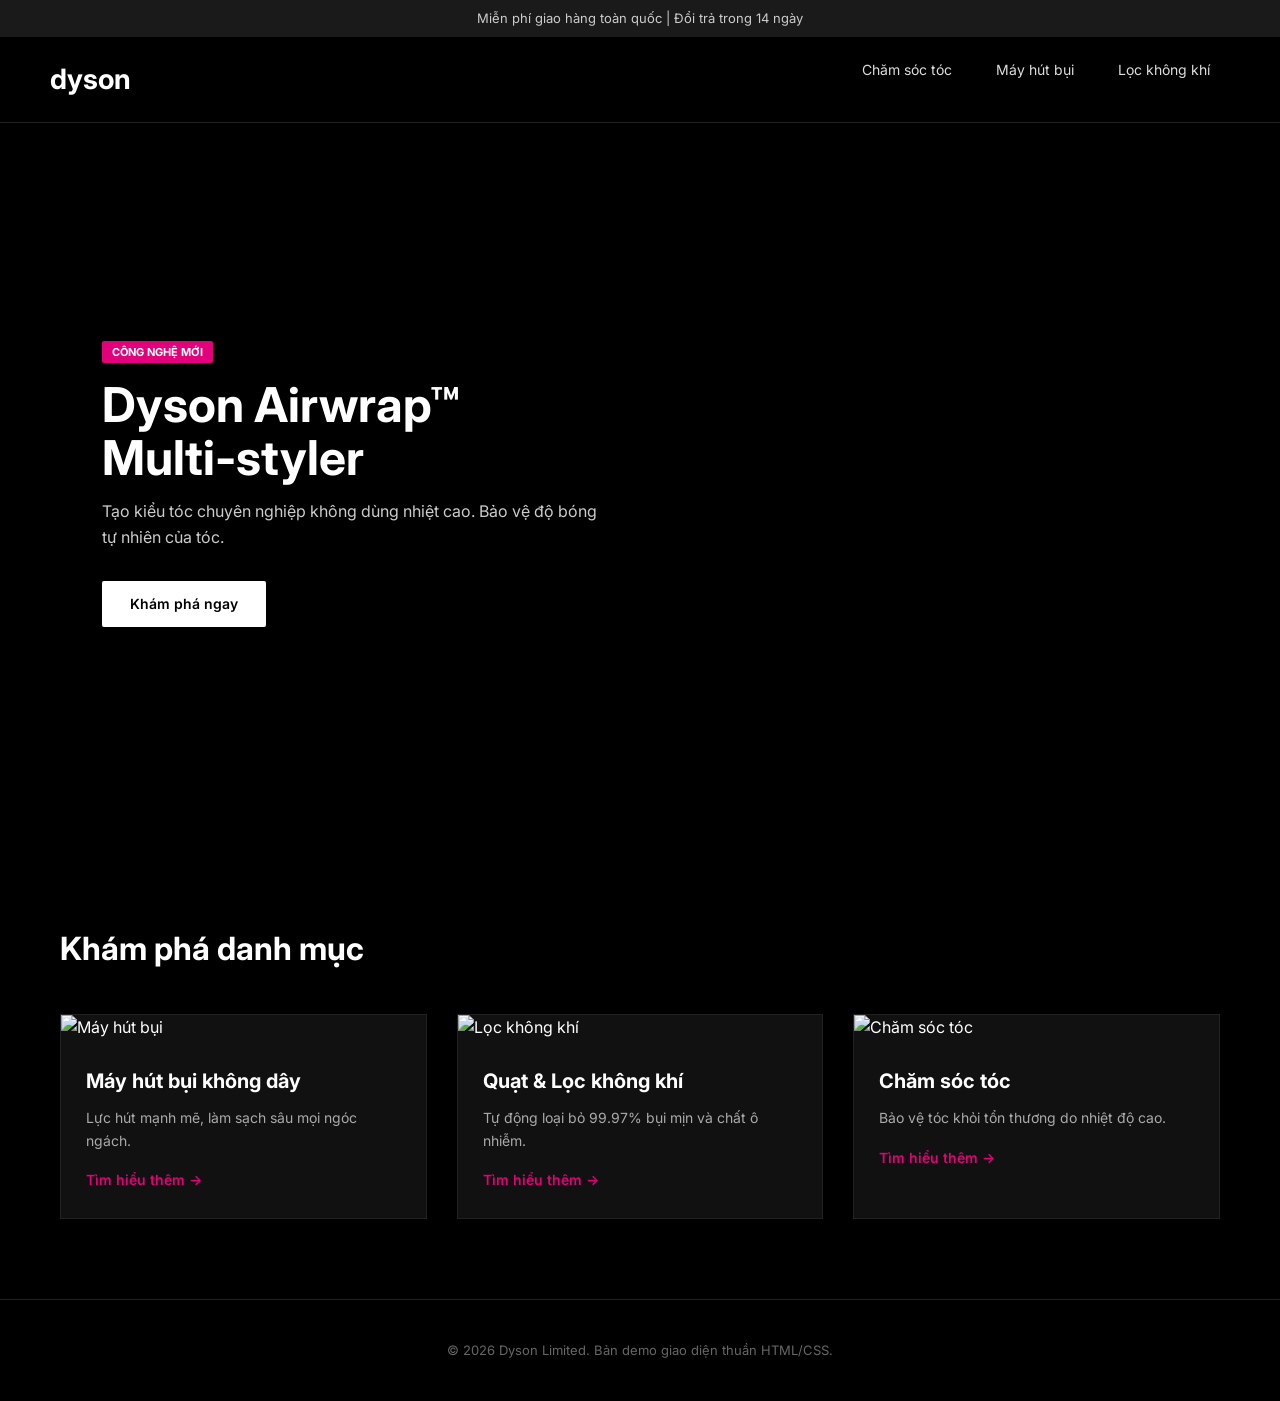
==== index.html @ 20fc4be4 "Rename gemini-code-1790301425891.html to index.html" ====
<!DOCTYPE html>
<html lang="vi">
<head>
    <meta charset="UTF-8">
    <meta name="viewport" content="width=device-width, initial-scale=1.0">
    <title>Công nghệ Dyson | Trang chủ</title>
    <link href="https://fonts.googleapis.com/css2?family=Inter:wght@300;400;600;700&display=swap" rel="stylesheet">
    
    <style>
        /* Toàn bộ mã CSS được nhúng trực tiếp vào đây để tránh lỗi */
        * { margin: 0; padding: 0; box-sizing: border-box; font-family: 'Inter', sans-serif; }
        body { background-color: #000000; color: #ffffff; line-height: 1.6; }
        
        .top-bar { background-color: #1a1a1a; color: #ccc; text-align: center; padding: 8px; font-size: 13px; }
        .navbar { display: flex; justify-content: space-between; padding: 20px 50px; background-color: #000; border-bottom: 1px solid #222; }
        .logo { font-size: 28px; font-weight: 700; color: #fff; }
        .nav-menu a { color: #ddd; text-decoration: none; margin: 0 20px; font-size: 14px; transition: 0.3s; }
        .nav-menu a:hover { color: #e3007b; }
        
        .hero { position: relative; height: 80vh; background: url('https://images.unsplash.com/photo-1522337360788-8b13dee7a37e?w=1600') center/cover; display: flex; align-items: center; padding: 0 8%; }
        .hero-overlay { position: absolute; inset: 0; background: linear-gradient(90deg, rgba(0,0,0,0.9) 0%, rgba(0,0,0,0.4) 50%, rgba(0,0,0,0) 100%); }
        .hero-content { position: relative; z-index: 2; max-width: 500px; }
        .tag { background: #e3007b; color: #fff; padding: 4px 10px; font-size: 11px; font-weight: 700; border-radius: 2px; }
        .hero h1 { font-size: 48px; margin: 15px 0; line-height: 1.1; }
        .hero p { color: #ccc; margin-bottom: 30px; }
        
        .btn { padding: 12px 28px; font-size: 14px; font-weight: 600; text-decoration: none; display: inline-block; margin-right: 15px; border-radius: 2px; }
        .btn-primary { background: #fff; color: #000; }
        .btn-primary:hover { background: #e3007b; color: #fff; }
        
        .container { max-width: 1200px; margin: 0 auto; padding: 80px 20px; }
        .grid-3 { display: grid; grid-template-columns: repeat(auto-fit, minmax(300px, 1fr)); gap: 30px; }
        .card { background: #111; border: 1px solid #222; transition: 0.3s; }
        .card:hover { transform: translateY(-5px); border-color: #444; }
        .card img { width: 100%; height: 250px; object-fit: cover; }
        .card-body { padding: 25px; }
        .card-body h3 { font-size: 20px; margin-bottom: 10px; }
        .card-body p { font-size: 14px; color: #aaa; margin-bottom: 15px; }
        .link-arrow { color: #e3007b; text-decoration: none; font-weight: 600; font-size: 14px; }
        
        footer { padding: 40px 0; text-align: center; border-top: 1px solid #222; font-size: 13px; color: #666; }
    </style>
</head>
<body>

    <div class="top-bar">Miễn phí giao hàng toàn quốc | Đổi trả trong 14 ngày</div>

    <header class="navbar">
        <div class="logo">dyson</div>
        <nav class="nav-menu">
            <a href="#">Chăm sóc tóc</a>
            <a href="#">Máy hút bụi</a>
            <a href="#">Lọc không khí</a>
        </nav>
    </header>

    <section class="hero">
        <div class="hero-overlay"></div>
        <div class="hero-content">
            <span class="tag">CÔNG NGHỆ MỚI</span>
            <h1>Dyson Airwrap™ Multi-styler</h1>
            <p>Tạo kiểu tóc chuyên nghiệp không dùng nhiệt cao. Bảo vệ độ bóng tự nhiên của tóc.</p>
            <a href="#" class="btn btn-primary">Khám phá ngay</a>
        </div>
    </section>

    <section class="container">
        <h2 style="font-size: 32px; margin-bottom: 40px;">Khám phá danh mục</h2>
        <div class="grid-3">
            <div class="card">
                <img src="https://images.unsplash.com/photo-1558317374-067fb5f30001?w=800" alt="Máy hút bụi">
                <div class="card-body">
                    <h3>Máy hút bụi không dây</h3>
                    <p>Lực hút mạnh mẽ, làm sạch sâu mọi ngóc ngách.</p>
                    <a href="#" class="link-arrow">Tìm hiểu thêm &rarr;</a>
                </div>
            </div>
            <div class="card">
                <img src="https://images.unsplash.com/photo-1616486338812-3dadae4b4ace?w=800" alt="Lọc không khí">
                <div class="card-body">
                    <h3>Quạt & Lọc không khí</h3>
                    <p>Tự động loại bỏ 99.97% bụi mịn và chất ô nhiễm.</p>
                    <a href="#" class="link-arrow">Tìm hiểu thêm &rarr;</a>
                </div>
            </div>
            <div class="card">
                <img src="https://images.unsplash.com/photo-1522337360788-8b13dee7a37e?w=800" alt="Chăm sóc tóc">
                <div class="card-body">
                    <h3>Chăm sóc tóc</h3>
                    <p>Bảo vệ tóc khỏi tổn thương do nhiệt độ cao.</p>
                    <a href="#" class="link-arrow">Tìm hiểu thêm &rarr;</a>
                </div>
            </div>
        </div>
    </section>

    <footer>
        <p>© 2026 Dyson Limited. Bản demo giao diện thuần HTML/CSS.</p>
    </footer>

</body>
</html>
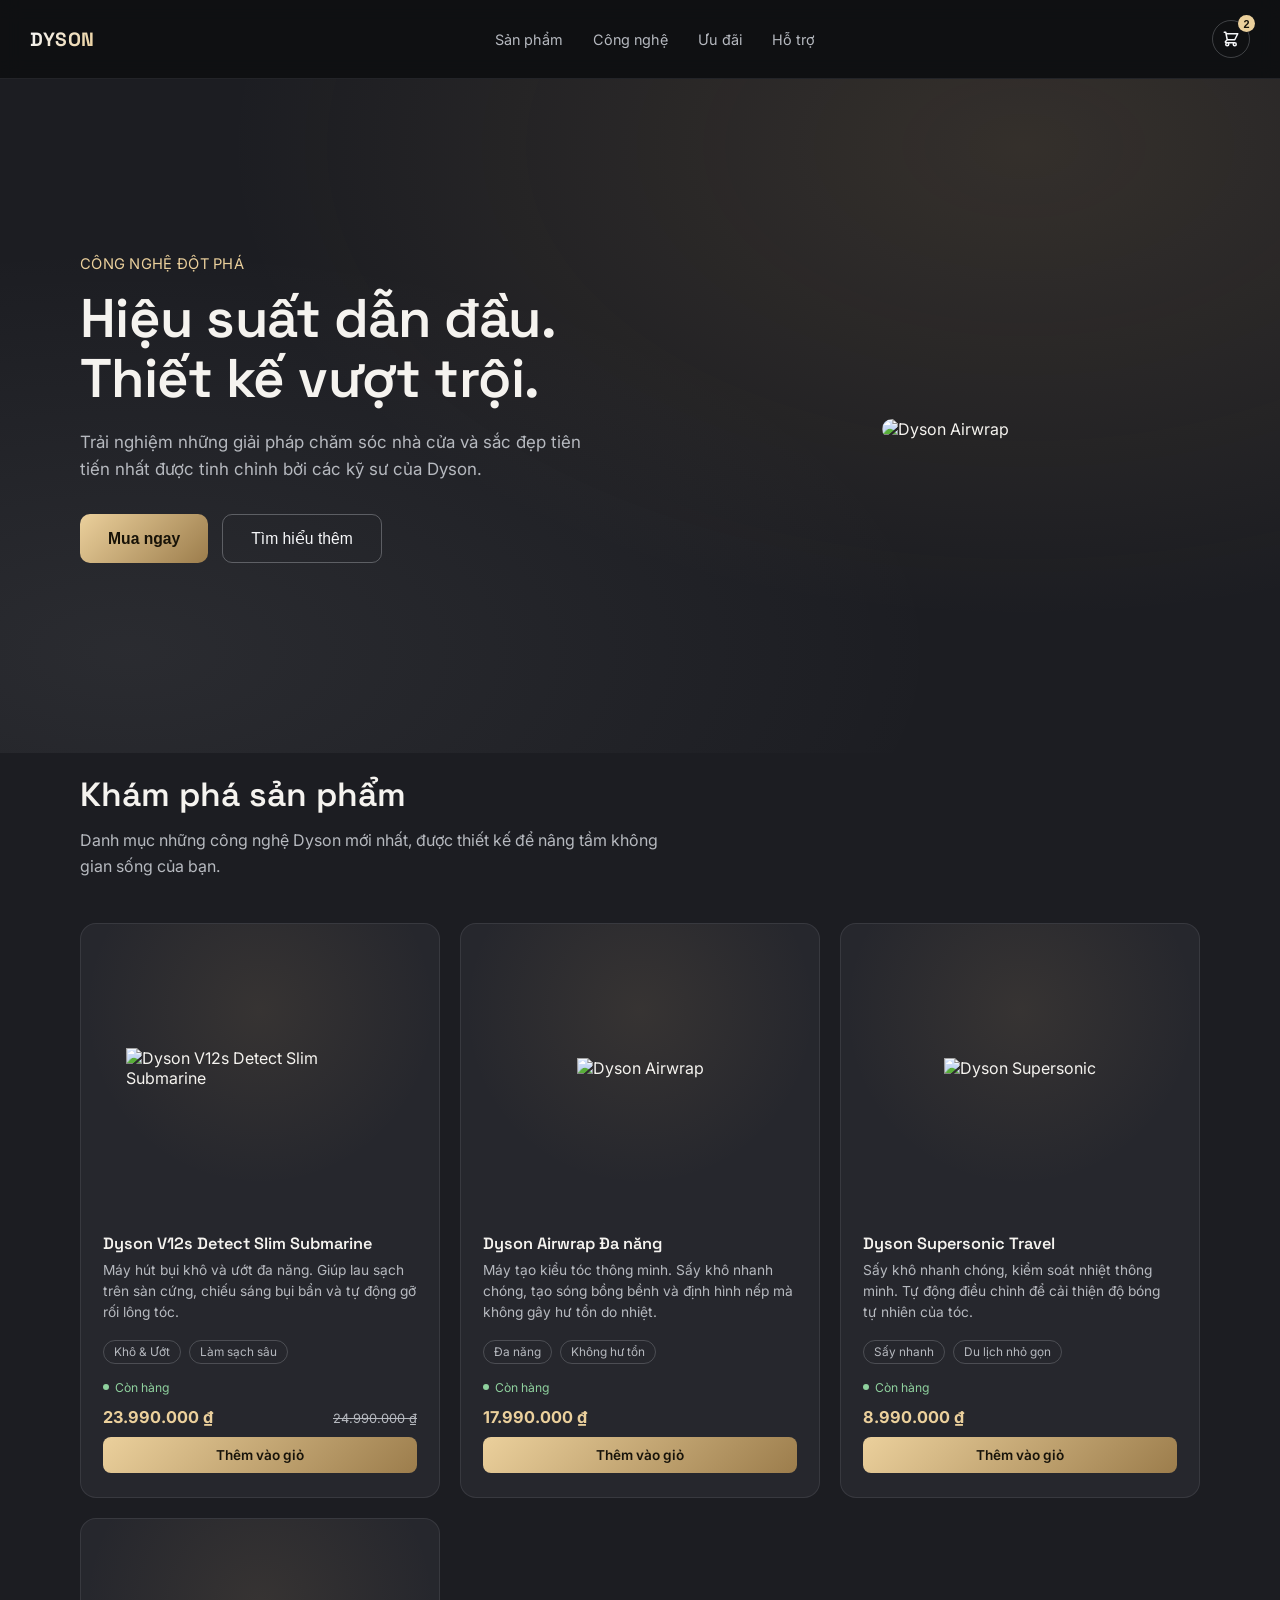
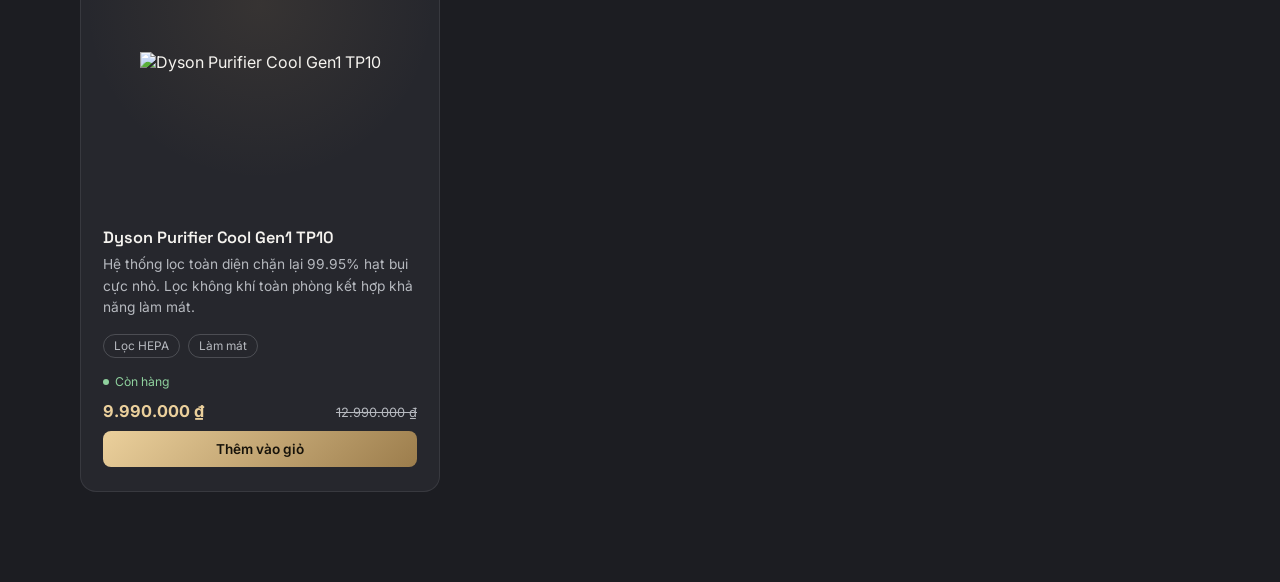
==== commit e24fd9b2: "Rename gemini-code-1790303389849.html to index.html" ====
--- a/index.html
+++ b/index.html
@@ -1,102 +1,255 @@
 <!DOCTYPE html>
 <html lang="vi">
 <head>
-    <meta charset="UTF-8">
-    <meta name="viewport" content="width=device-width, initial-scale=1.0">
-    <title>Công nghệ Dyson | Trang chủ</title>
-    <link href="https://fonts.googleapis.com/css2?family=Inter:wght@300;400;600;700&display=swap" rel="stylesheet">
-    
-    <style>
-        /* Toàn bộ mã CSS được nhúng trực tiếp vào đây để tránh lỗi */
-        * { margin: 0; padding: 0; box-sizing: border-box; font-family: 'Inter', sans-serif; }
-        body { background-color: #000000; color: #ffffff; line-height: 1.6; }
-        
-        .top-bar { background-color: #1a1a1a; color: #ccc; text-align: center; padding: 8px; font-size: 13px; }
-        .navbar { display: flex; justify-content: space-between; padding: 20px 50px; background-color: #000; border-bottom: 1px solid #222; }
-        .logo { font-size: 28px; font-weight: 700; color: #fff; }
-        .nav-menu a { color: #ddd; text-decoration: none; margin: 0 20px; font-size: 14px; transition: 0.3s; }
-        .nav-menu a:hover { color: #e3007b; }
-        
-        .hero { position: relative; height: 80vh; background: url('https://images.unsplash.com/photo-1522337360788-8b13dee7a37e?w=1600') center/cover; display: flex; align-items: center; padding: 0 8%; }
-        .hero-overlay { position: absolute; inset: 0; background: linear-gradient(90deg, rgba(0,0,0,0.9) 0%, rgba(0,0,0,0.4) 50%, rgba(0,0,0,0) 100%); }
-        .hero-content { position: relative; z-index: 2; max-width: 500px; }
-        .tag { background: #e3007b; color: #fff; padding: 4px 10px; font-size: 11px; font-weight: 700; border-radius: 2px; }
-        .hero h1 { font-size: 48px; margin: 15px 0; line-height: 1.1; }
-        .hero p { color: #ccc; margin-bottom: 30px; }
-        
-        .btn { padding: 12px 28px; font-size: 14px; font-weight: 600; text-decoration: none; display: inline-block; margin-right: 15px; border-radius: 2px; }
-        .btn-primary { background: #fff; color: #000; }
-        .btn-primary:hover { background: #e3007b; color: #fff; }
-        
-        .container { max-width: 1200px; margin: 0 auto; padding: 80px 20px; }
-        .grid-3 { display: grid; grid-template-columns: repeat(auto-fit, minmax(300px, 1fr)); gap: 30px; }
-        .card { background: #111; border: 1px solid #222; transition: 0.3s; }
-        .card:hover { transform: translateY(-5px); border-color: #444; }
-        .card img { width: 100%; height: 250px; object-fit: cover; }
-        .card-body { padding: 25px; }
-        .card-body h3 { font-size: 20px; margin-bottom: 10px; }
-        .card-body p { font-size: 14px; color: #aaa; margin-bottom: 15px; }
-        .link-arrow { color: #e3007b; text-decoration: none; font-weight: 600; font-size: 14px; }
-        
-        footer { padding: 40px 0; text-align: center; border-top: 1px solid #222; font-size: 13px; color: #666; }
-    </style>
+<meta charset="UTF-8">
+<meta name="viewport" content="width=device-width, initial-scale=1, viewport-fit=cover">
+<title>Dyson — Công nghệ tiên phong</title>
+<link rel="preconnect" href="https://fonts.googleapis.com">
+<link href="https://fonts.googleapis.com/css2?family=Space+Grotesk:wght@400;500;600;700&family=Inter:wght@400;500;600&display=swap" rel="stylesheet">
+<style>
+  :root {
+    --onyx: #1C1D22; --onyx-2: #26272D;
+    --ivory: #F1ECE1; --ivory-2: #E9E1CE;
+    --ink-on-ivory: #16150F;
+    --plat: #D9DCE1; --plat-hi: #F6F7F9; --plat-lo: #92969D;
+    --champ: #CDA872; --champ-hi: #EBD09C; --champ-lo: #9C7D4C;
+    --text: #F5F3EF; --text-dim: #B6B9BF;
+    box-sizing: border-box;
+    padding-top: env(safe-area-inset-top, 0px);
+    padding-bottom: env(safe-area-inset-bottom, 0px);
+  }
+  html { scroll-padding-top: env(safe-area-inset-top, 0px); }
+  * { box-sizing: border-box; }
+  body { margin: 0; background: var(--onyx); color: var(--text); font-family: 'Inter', sans-serif; -webkit-font-smoothing: antialiased; }
+  h1, h2, h3, .brand, .cat-name { font-family: 'Space Grotesk', sans-serif; }
+  .wrap { max-width: 1180px; margin: 0 auto; padding: 0 30px; }
+  img, svg { max-width: 100%; }
+
+  header { position: sticky; top: env(safe-area-inset-top,0px); display: flex; align-items: center; justify-content: space-between;
+    padding: 20px 30px; background: rgba(13,14,17,0.86); backdrop-filter: blur(10px);
+    border-bottom: 1px solid rgba(211,214,219,0.1); z-index: 10; }
+  .brand { font-size: 1.2rem; font-weight: 700; letter-spacing: 0.03em;
+    background: linear-gradient(120deg, var(--plat-hi), var(--champ-hi));
+    -webkit-background-clip: text; background-clip: text; color: transparent; }
+  header nav { display: flex; align-items: center; }
+  nav a { color: var(--text-dim); text-decoration: none; margin-left: 30px; font-size: 0.9rem; }
+  nav a:hover { color: var(--text); }
+  .cta-small { border: 1px solid var(--champ-lo); color: var(--champ-hi); padding: 8px 18px; border-radius: 999px; font-size: 0.86rem; }
+
+  /* HERO */
+  .hero { position: relative; padding: 96px 0 70px; overflow: hidden;
+    background: radial-gradient(ellipse at 80% 10%, rgba(200,161,101,0.14), transparent 55%),
+                radial-gradient(ellipse at 10% 85%, rgba(211,214,219,0.08), transparent 50%); }
+  .hero-grid { display: grid; grid-template-columns: 1.05fr 0.95fr; gap: 50px; align-items: center; }
+  .eyebrow-line { color: var(--champ-hi); font-size: 0.92rem; letter-spacing: 0.02em; margin-bottom: 16px; }
+  .hero h1 { font-size: clamp(2.3rem, 4.6vw, 3.4rem); line-height: 1.1; font-weight: 600; margin: 0 0 20px; letter-spacing: -0.01em; }
+  .hero p.sub { color: var(--text-dim); font-size: 1.06rem; line-height: 1.65; max-width: 46ch; margin: 0 0 30px; }
+  .hero-ctas { display: flex; gap: 14px; flex-wrap: wrap; margin-bottom: 40px; }
+  .btn-primary { background: linear-gradient(135deg, var(--champ-hi), var(--champ-lo)); color: #171207; font-weight: 600;
+    border: none; padding: 14px 28px; border-radius: 10px; font-size: 0.98rem; cursor: pointer; }
+  .btn-secondary { background: transparent; color: var(--plat-hi); border: 1px solid rgba(211,214,219,0.32);
+    padding: 14px 28px; border-radius: 10px; font-size: 0.98rem; cursor: pointer; }
+
+  .swirl-holder { position: relative; aspect-ratio: 1/1; display: flex; align-items: center; justify-content: center; }
+  .swirl-holder img { max-width: 90%; border-radius: 16px; object-fit: contain; }
+
+  /* PRODUCT GRID */
+  .products { padding: 20px 0 90px; }
+  .section-head { max-width: 58ch; margin-bottom: 44px; }
+  .section-head h2 { font-size: clamp(1.6rem, 3vw, 2.1rem); font-weight: 600; margin: 0 0 12px; }
+  .section-head p { color: var(--text-dim); margin: 0; line-height: 1.6; }
+  .product-grid { display: grid; grid-template-columns: repeat(3, 1fr); gap: 20px; }
+  .product-card { background: var(--onyx-2); border: 1px solid rgba(211,214,219,0.1); border-radius: 16px; overflow: hidden; }
+  
+  .product-visual { aspect-ratio: 5/4; display: flex; align-items: center; justify-content: center;
+    background: radial-gradient(circle at 50% 30%, rgba(200,161,101,0.10), transparent 65%); }
+  /* Tinh chỉnh cho hình ảnh sản phẩm vừa vặn với thẻ */
+  .product-visual img { max-width: 75%; max-height: 75%; object-fit: contain; }
+  
+  .product-body { padding: 22px 22px 24px; }
+  .product-body h3 { margin: 0 0 6px; font-size: 1.02rem; font-weight: 600; }
+  .product-body p { color: var(--text-dim); font-size: 0.86rem; line-height: 1.55; margin: 0 0 16px; }
+  .chip-row { display: flex; gap: 8px; flex-wrap: wrap; margin-bottom: 16px; }
+  .chip { font-size: 0.74rem; color: var(--text-dim); border: 1px solid rgba(211,214,219,0.22); border-radius: 999px; padding: 4px 10px; }
+  .stock { display: flex; align-items: center; gap: 6px; font-size: 0.76rem; color: #8FD19E; margin-bottom: 12px; }
+  .stock::before { content: ""; width: 6px; height: 6px; border-radius: 50%; background: #8FD19E; display: inline-block; }
+  .product-foot { display: flex; flex-direction: column; gap: 10px; }
+  .price-row { display: flex; justify-content: space-between; align-items: baseline; }
+  .price { color: var(--champ-hi); font-weight: 700; font-size: 1.02rem; }
+  .price-old { color: var(--text-dim); font-size: 0.8rem; text-decoration: line-through; margin-left: 8px; }
+  .btn-row { display: flex; gap: 8px; }
+  .buy-link { flex: 1; display: flex; align-items: center; justify-content: center; gap: 6px;
+    background: linear-gradient(135deg, var(--champ-hi), var(--champ-lo)); color: #17130A; font-weight: 600;
+    font-size: 0.85rem; text-decoration: none; border-radius: 8px; padding: 10px 12px; }
+
+  /* CART BUTTON IN HEADER */
+  .cart-btn { position: relative; display: flex; align-items: center; justify-content: center;
+    width: 38px; height: 38px; border-radius: 999px; border: 1px solid rgba(211,214,219,0.25);
+    background: transparent; cursor: pointer; margin-left: 26px; }
+  .cart-btn svg { width: 18px; height: 18px; color: var(--plat-hi); }
+  .cart-badge { position: absolute; top: -6px; right: -6px; background: var(--champ-hi); color: #17130A;
+    font-size: 0.68rem; font-weight: 700; min-width: 17px; height: 17px; border-radius: 999px;
+    display: flex; align-items: center; justify-content: center; padding: 0 3px; }
+
+  @media (max-width: 900px) {
+    .hero-grid { grid-template-columns: 1fr; }
+    .product-grid { grid-template-columns: 1fr 1fr; }
+    nav { display: none; }
+  }
+  @media (max-width: 560px) {
+    .product-grid { grid-template-columns: 1fr; }
+  }
+</style>
 </head>
 <body>
 
-    <div class="top-bar">Miễn phí giao hàng toàn quốc | Đổi trả trong 14 ngày</div>
-
-    <header class="navbar">
-        <div class="logo">dyson</div>
-        <nav class="nav-menu">
-            <a href="#">Chăm sóc tóc</a>
-            <a href="#">Máy hút bụi</a>
-            <a href="#">Lọc không khí</a>
-        </nav>
-    </header>
-
-    <section class="hero">
-        <div class="hero-overlay"></div>
-        <div class="hero-content">
-            <span class="tag">CÔNG NGHỆ MỚI</span>
-            <h1>Dyson Airwrap™ Multi-styler</h1>
-            <p>Tạo kiểu tóc chuyên nghiệp không dùng nhiệt cao. Bảo vệ độ bóng tự nhiên của tóc.</p>
-            <a href="#" class="btn btn-primary">Khám phá ngay</a>
-        </div>
-    </section>
-
-    <section class="container">
-        <h2 style="font-size: 32px; margin-bottom: 40px;">Khám phá danh mục</h2>
-        <div class="grid-3">
-            <div class="card">
-                <img src="https://images.unsplash.com/photo-1558317374-067fb5f30001?w=800" alt="Máy hút bụi">
-                <div class="card-body">
-                    <h3>Máy hút bụi không dây</h3>
-                    <p>Lực hút mạnh mẽ, làm sạch sâu mọi ngóc ngách.</p>
-                    <a href="#" class="link-arrow">Tìm hiểu thêm &rarr;</a>
-                </div>
-            </div>
-            <div class="card">
-                <img src="https://images.unsplash.com/photo-1616486338812-3dadae4b4ace?w=800" alt="Lọc không khí">
-                <div class="card-body">
-                    <h3>Quạt & Lọc không khí</h3>
-                    <p>Tự động loại bỏ 99.97% bụi mịn và chất ô nhiễm.</p>
-                    <a href="#" class="link-arrow">Tìm hiểu thêm &rarr;</a>
-                </div>
-            </div>
-            <div class="card">
-                <img src="https://images.unsplash.com/photo-1522337360788-8b13dee7a37e?w=800" alt="Chăm sóc tóc">
-                <div class="card-body">
-                    <h3>Chăm sóc tóc</h3>
-                    <p>Bảo vệ tóc khỏi tổn thương do nhiệt độ cao.</p>
-                    <a href="#" class="link-arrow">Tìm hiểu thêm &rarr;</a>
-                </div>
-            </div>
-        </div>
-    </section>
-
-    <footer>
-        <p>© 2026 Dyson Limited. Bản demo giao diện thuần HTML/CSS.</p>
-    </footer>
+<header>
+  <div class="brand">DYSON</div>
+  <nav>
+    <a href="#">Sản phẩm</a>
+    <a href="#">Công nghệ</a>
+    <a href="#">Ưu đãi</a>
+    <a href="#">Hỗ trợ</a>
+  </nav>
+  <button class="cart-btn" aria-label="Giỏ hàng">
+    <svg fill="none" stroke="currentColor" viewBox="0 0 24 24" xmlns="http://www.w3.org/2000/svg">
+      <path stroke-linecap="round" stroke-linejoin="round" stroke-width="2" d="M3 3h2l.4 2M7 13h10l4-8H5.4M7 13L5.4 5M7 13l-2.293 2.293c-.63.63-.184 1.707.707 1.707H17m0 0a2 2 0 100 4 2 2 0 000-4zm-8 2a2 2 0 11-4 0 2 2 0 014 0z"></path>
+    </svg>
+    <span class="cart-badge">2</span>
+  </button>
+</header>
+
+<main>
+  <!-- HERO SECTION -->
+  <section class="hero">
+    <div class="wrap hero-grid">
+      <div>
+        <div class="eyebrow-line">CÔNG NGHỆ ĐỘT PHÁ</div>
+        <h1>Hiệu suất dẫn đầu. Thiết kế vượt trội.</h1>
+        <p class="sub">Trải nghiệm những giải pháp chăm sóc nhà cửa và sắc đẹp tiên tiến nhất được tinh chỉnh bởi các kỹ sư của Dyson.</p>
+        <div class="hero-ctas">
+          <button class="btn-primary">Mua ngay</button>
+          <button class="btn-secondary">Tìm hiểu thêm</button>
+        </div>
+      </div>
+      <div class="swirl-holder">
+        <!-- Ảnh Hero Dyson Airwrap -->
+        <img src="https://encrypted-tbn3.gstatic.com/licensed-image?q=tbn:ANd9GcRyMGdHKJrbpp9yYdkRLKJi4FSrdKJnuwOhfGs-iwNlUW6bHsd4cxGhTRvFzuMp0IWp3F1pKkxDbMhXANo" alt="Dyson Airwrap">
+      </div>
+    </div>
+  </section>
+
+  <!-- PRODUCTS SECTION -->
+  <section class="products">
+    <div class="wrap">
+      <div class="section-head">
+        <h2>Khám phá sản phẩm</h2>
+        <p>Danh mục những công nghệ Dyson mới nhất, được thiết kế để nâng tầm không gian sống của bạn.</p>
+      </div>
+      <div class="product-grid">
+        
+        <!-- Sản phẩm 1: Máy hút bụi V12s -->
+        <div class="product-card">
+          <div class="product-visual">
+            <img src="https://dyson-h.assetsadobe2.com/is/image/content/dam/dyson/leap-petite-global/markets/vietnam/fc/V12sNickel-HEPA-PDP.png" alt="Dyson V12s Detect Slim Submarine">
+          </div>
+          <div class="product-body">
+            <h3>Dyson V12s Detect Slim Submarine</h3>
+            <p>Máy hút bụi khô và ướt đa năng. Giúp lau sạch trên sàn cứng, chiếu sáng bụi bẩn và tự động gỡ rối lông tóc.</p>
+            <div class="chip-row">
+              <span class="chip">Khô & Ướt</span>
+              <span class="chip">Làm sạch sâu</span>
+            </div>
+            <div class="stock">Còn hàng</div>
+            <div class="product-foot">
+              <div class="price-row">
+                <span class="price">23.990.000 ₫</span>
+                <span class="price-old">24.990.000 ₫</span>
+              </div>
+              <div class="btn-row">
+                <a href="#" class="buy-link">Thêm vào giỏ</a>
+              </div>
+            </div>
+          </div>
+        </div>
+
+        <!-- Sản phẩm 2: Máy tạo kiểu tóc Airwrap -->
+        <div class="product-card">
+          <div class="product-visual">
+            <img src="https://encrypted-tbn3.gstatic.com/licensed-image?q=tbn:ANd9GcRyMGdHKJrbpp9yYdkRLKJi4FSrdKJnuwOhfGs-iwNlUW6bHsd4cxGhTRvFzuMp0IWp3F1pKkxDbMhXANo" alt="Dyson Airwrap">
+          </div>
+          <div class="product-body">
+            <h3>Dyson Airwrap Đa năng</h3>
+            <p>Máy tạo kiểu tóc thông minh. Sấy khô nhanh chóng, tạo sóng bồng bềnh và định hình nếp mà không gây hư tổn do nhiệt.</p>
+            <div class="chip-row">
+              <span class="chip">Đa năng</span>
+              <span class="chip">Không hư tổn</span>
+            </div>
+            <div class="stock">Còn hàng</div>
+            <div class="product-foot">
+              <div class="price-row">
+                <span class="price">17.990.000 ₫</span>
+              </div>
+              <div class="btn-row">
+                <a href="#" class="buy-link">Thêm vào giỏ</a>
+              </div>
+            </div>
+          </div>
+        </div>
+
+        <!-- Sản phẩm 3: Máy sấy tóc Supersonic -->
+        <div class="product-card">
+          <div class="product-visual">
+            <img src="https://encrypted-tbn1.gstatic.com/licensed-image?q=tbn:ANd9GcQNQYGdne7Oj0gRAme8qRpM6i8D69DDrEYVwfXQGSpdmdShXUmH-HbTWpmUf0wd7rjnCELGgvLonlL4B9A" alt="Dyson Supersonic">
+          </div>
+          <div class="product-body">
+            <h3>Dyson Supersonic Travel</h3>
+            <p>Sấy khô nhanh chóng, kiểm soát nhiệt thông minh. Tự động điều chỉnh để cải thiện độ bóng tự nhiên của tóc.</p>
+            <div class="chip-row">
+              <span class="chip">Sấy nhanh</span>
+              <span class="chip">Du lịch nhỏ gọn</span>
+            </div>
+            <div class="stock">Còn hàng</div>
+            <div class="product-foot">
+              <div class="price-row">
+                <span class="price">8.990.000 ₫</span>
+              </div>
+              <div class="btn-row">
+                <a href="#" class="buy-link">Thêm vào giỏ</a>
+              </div>
+            </div>
+          </div>
+        </div>
+
+        <!-- Sản phẩm 4: Máy lọc không khí Purifier -->
+        <div class="product-card">
+          <div class="product-visual">
+            <img src="https://dyson-h.assetsadobe2.com/is/image/content/dam/dyson/leap-petite-global/dynamic-media/ec/438l/primary/TP_10_PDP.png?scl=1&fmt=png-alpha" alt="Dyson Purifier Cool Gen1 TP10">
+          </div>
+          <div class="product-body">
+            <h3>Dyson Purifier Cool Gen1 TP10</h3>
+            <p>Hệ thống lọc toàn diện chặn lại 99.95% hạt bụi cực nhỏ. Lọc không khí toàn phòng kết hợp khả năng làm mát.</p>
+            <div class="chip-row">
+              <span class="chip">Lọc HEPA</span>
+              <span class="chip">Làm mát</span>
+            </div>
+            <div class="stock">Còn hàng</div>
+            <div class="product-foot">
+              <div class="price-row">
+                <span class="price">9.990.000 ₫</span>
+                <span class="price-old">12.990.000 ₫</span>
+              </div>
+              <div class="btn-row">
+                <a href="#" class="buy-link">Thêm vào giỏ</a>
+              </div>
+            </div>
+          </div>
+        </div>
+
+      </div>
+    </div>
+  </section>
+</main>
 
 </body>
 </html>
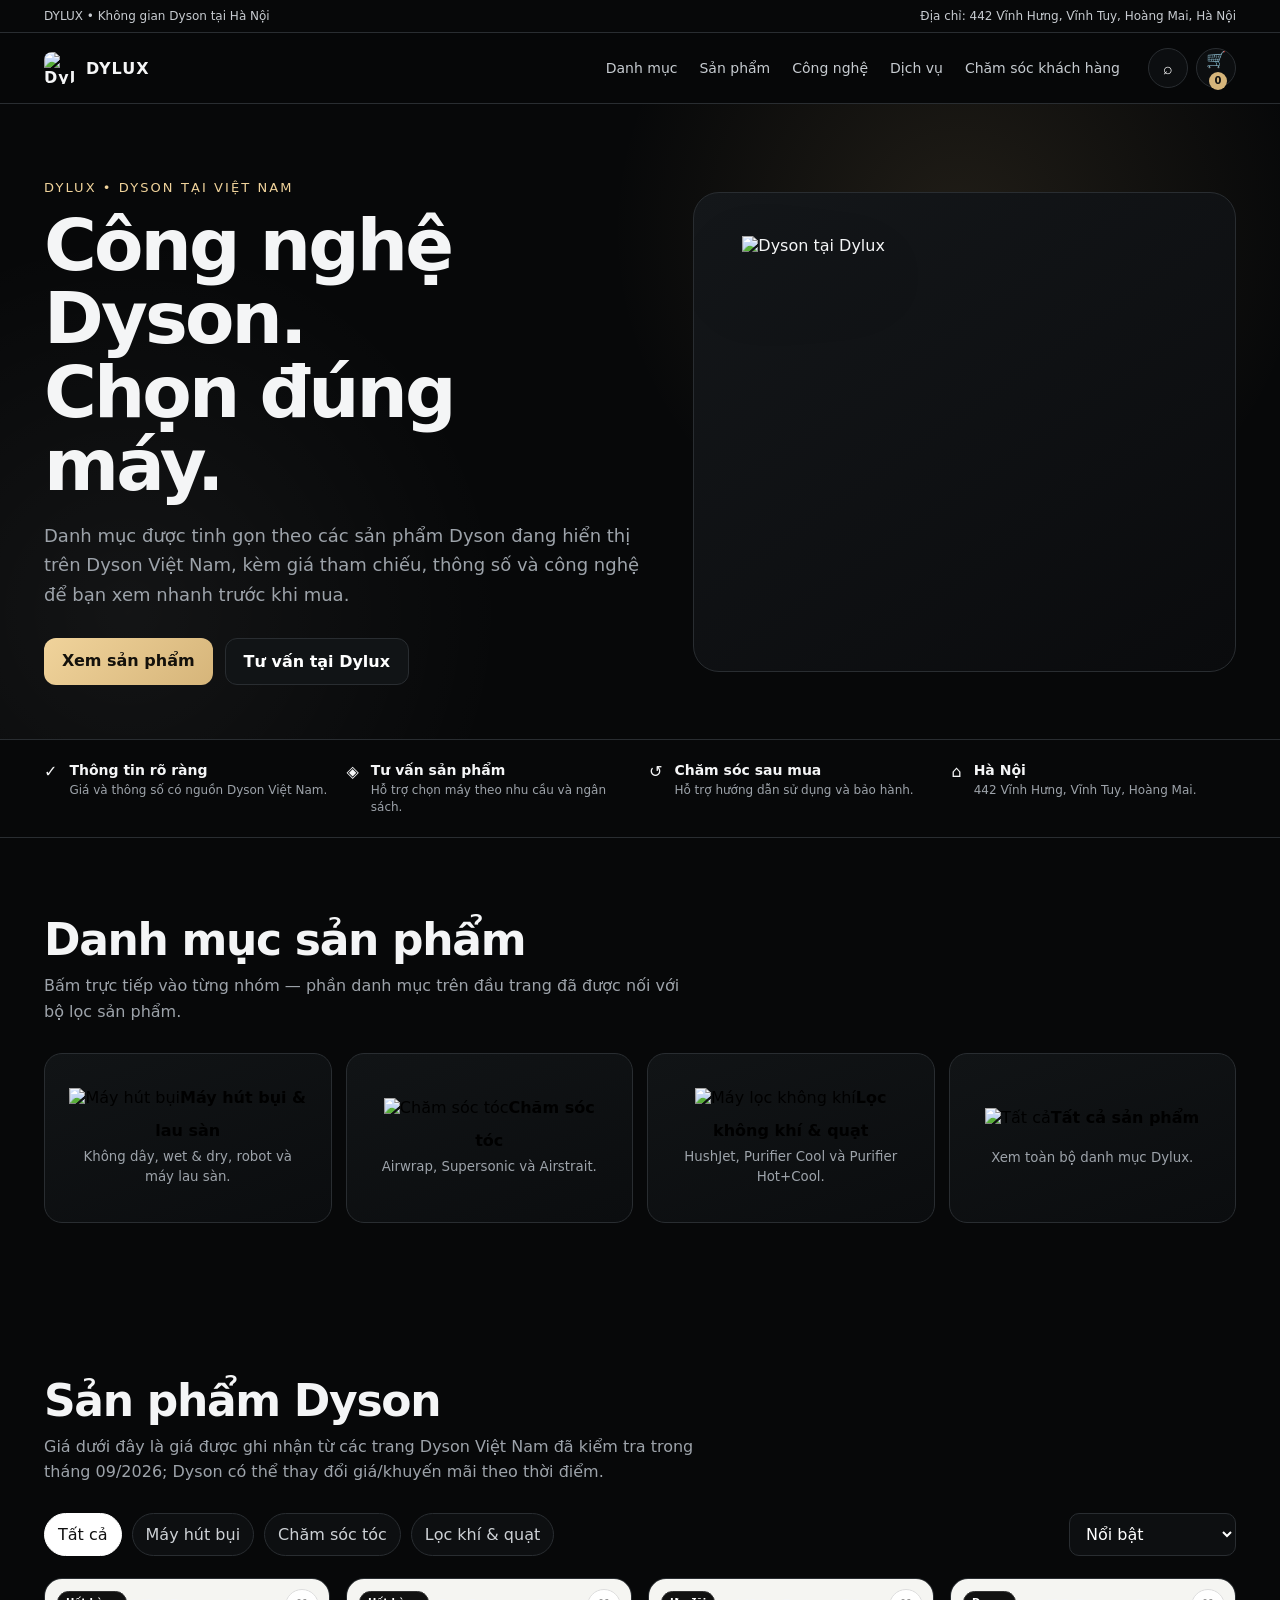
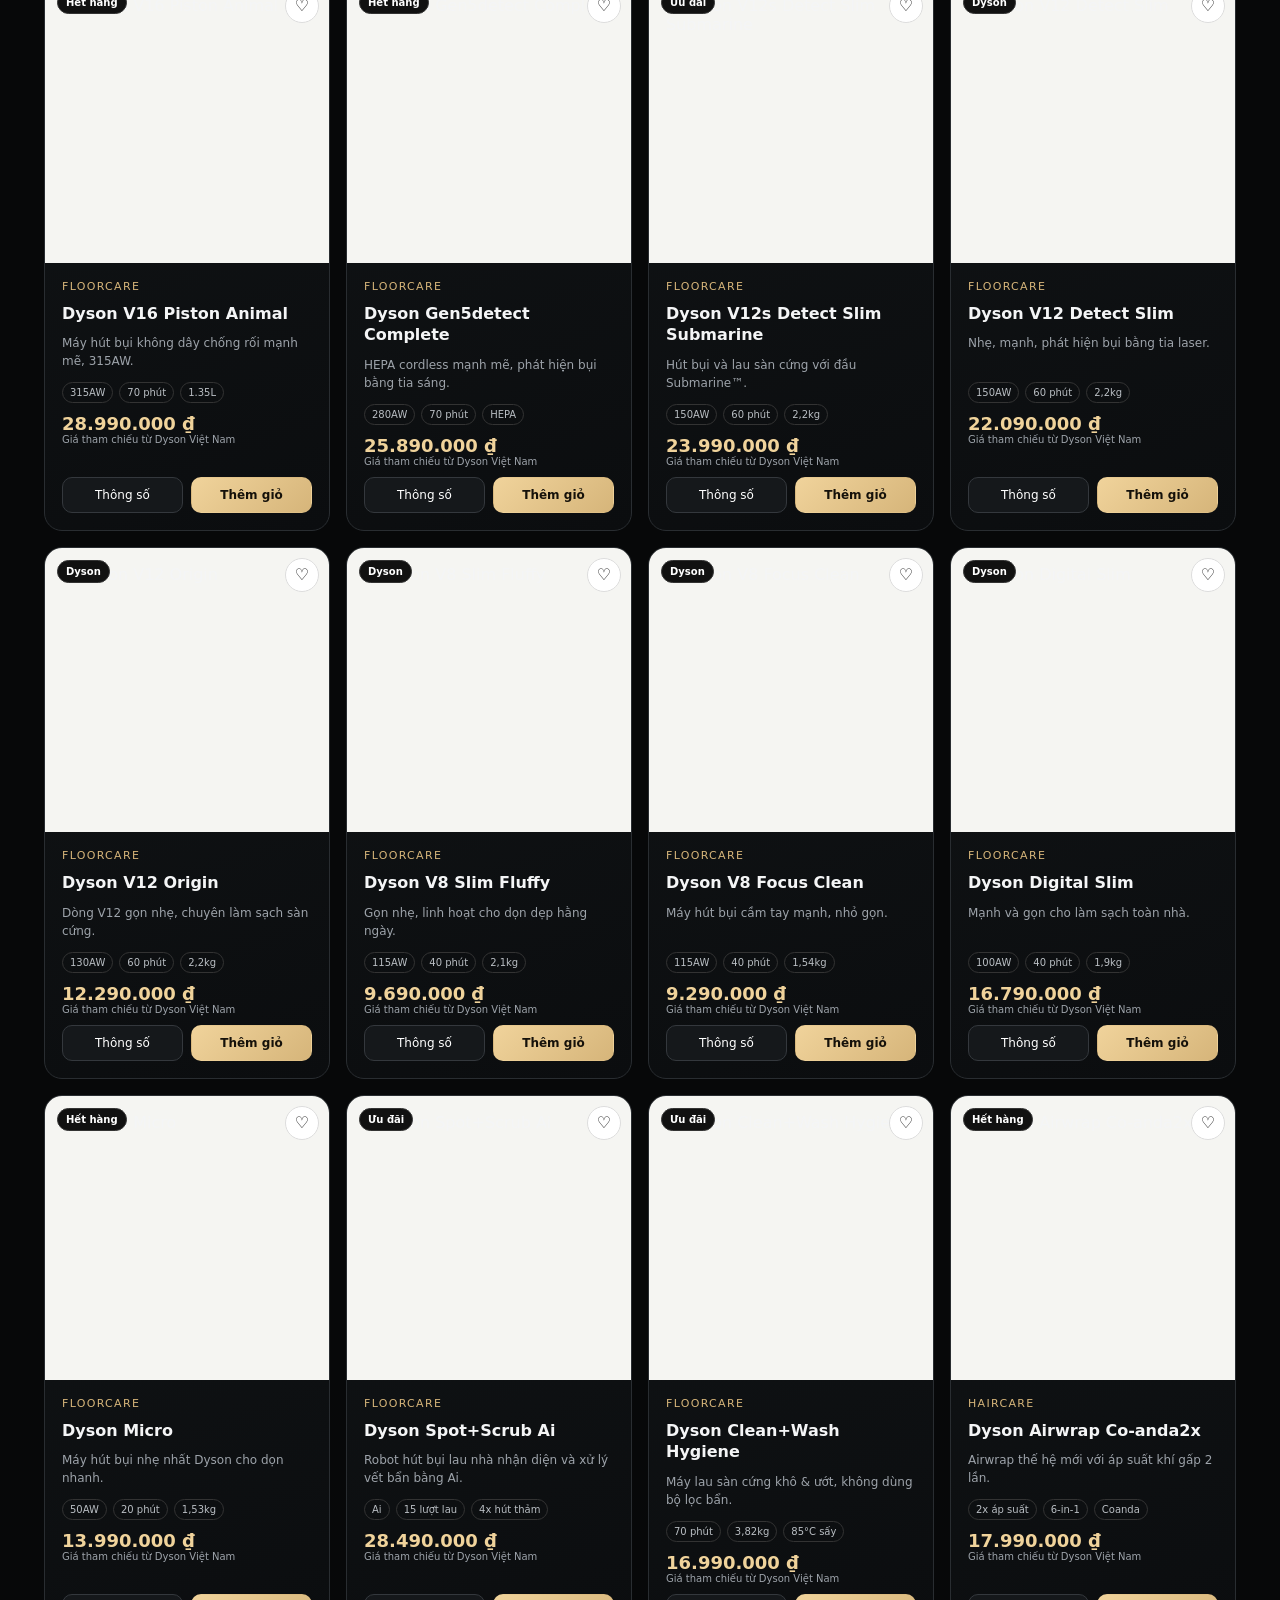
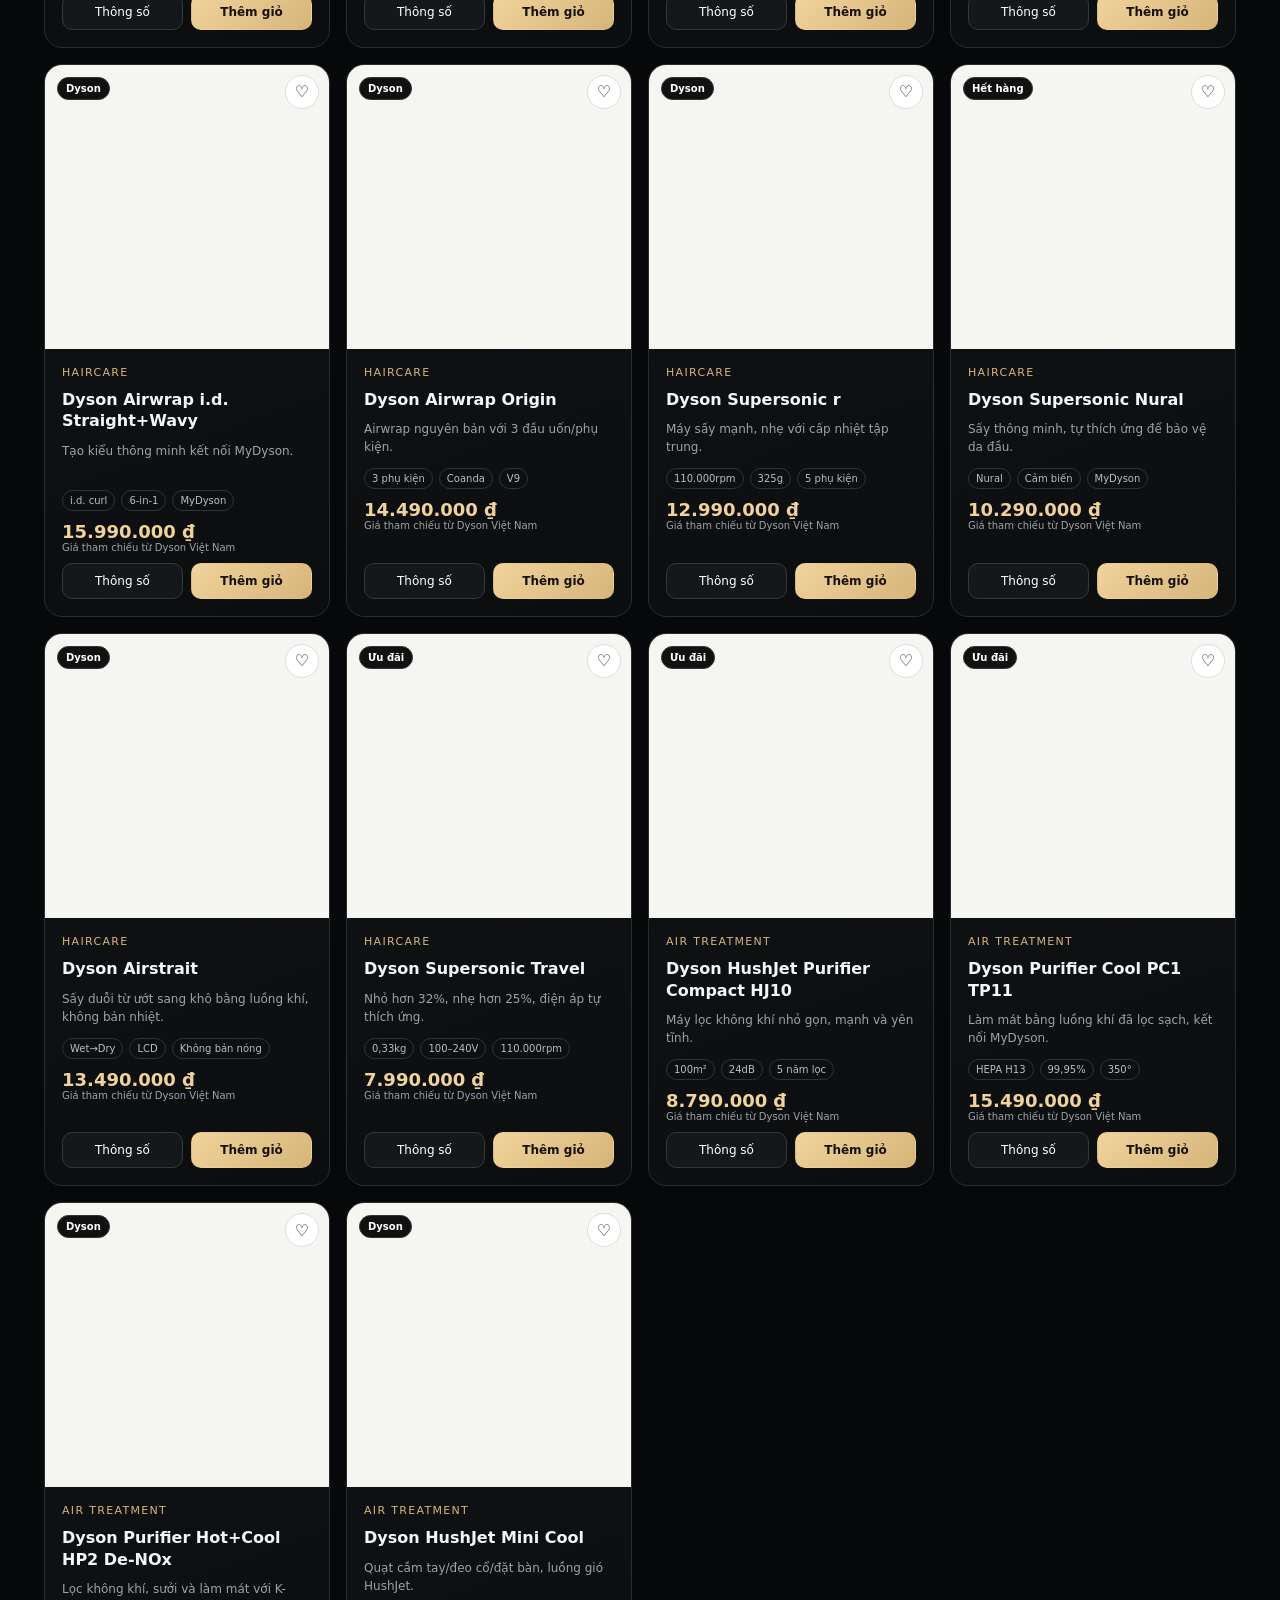
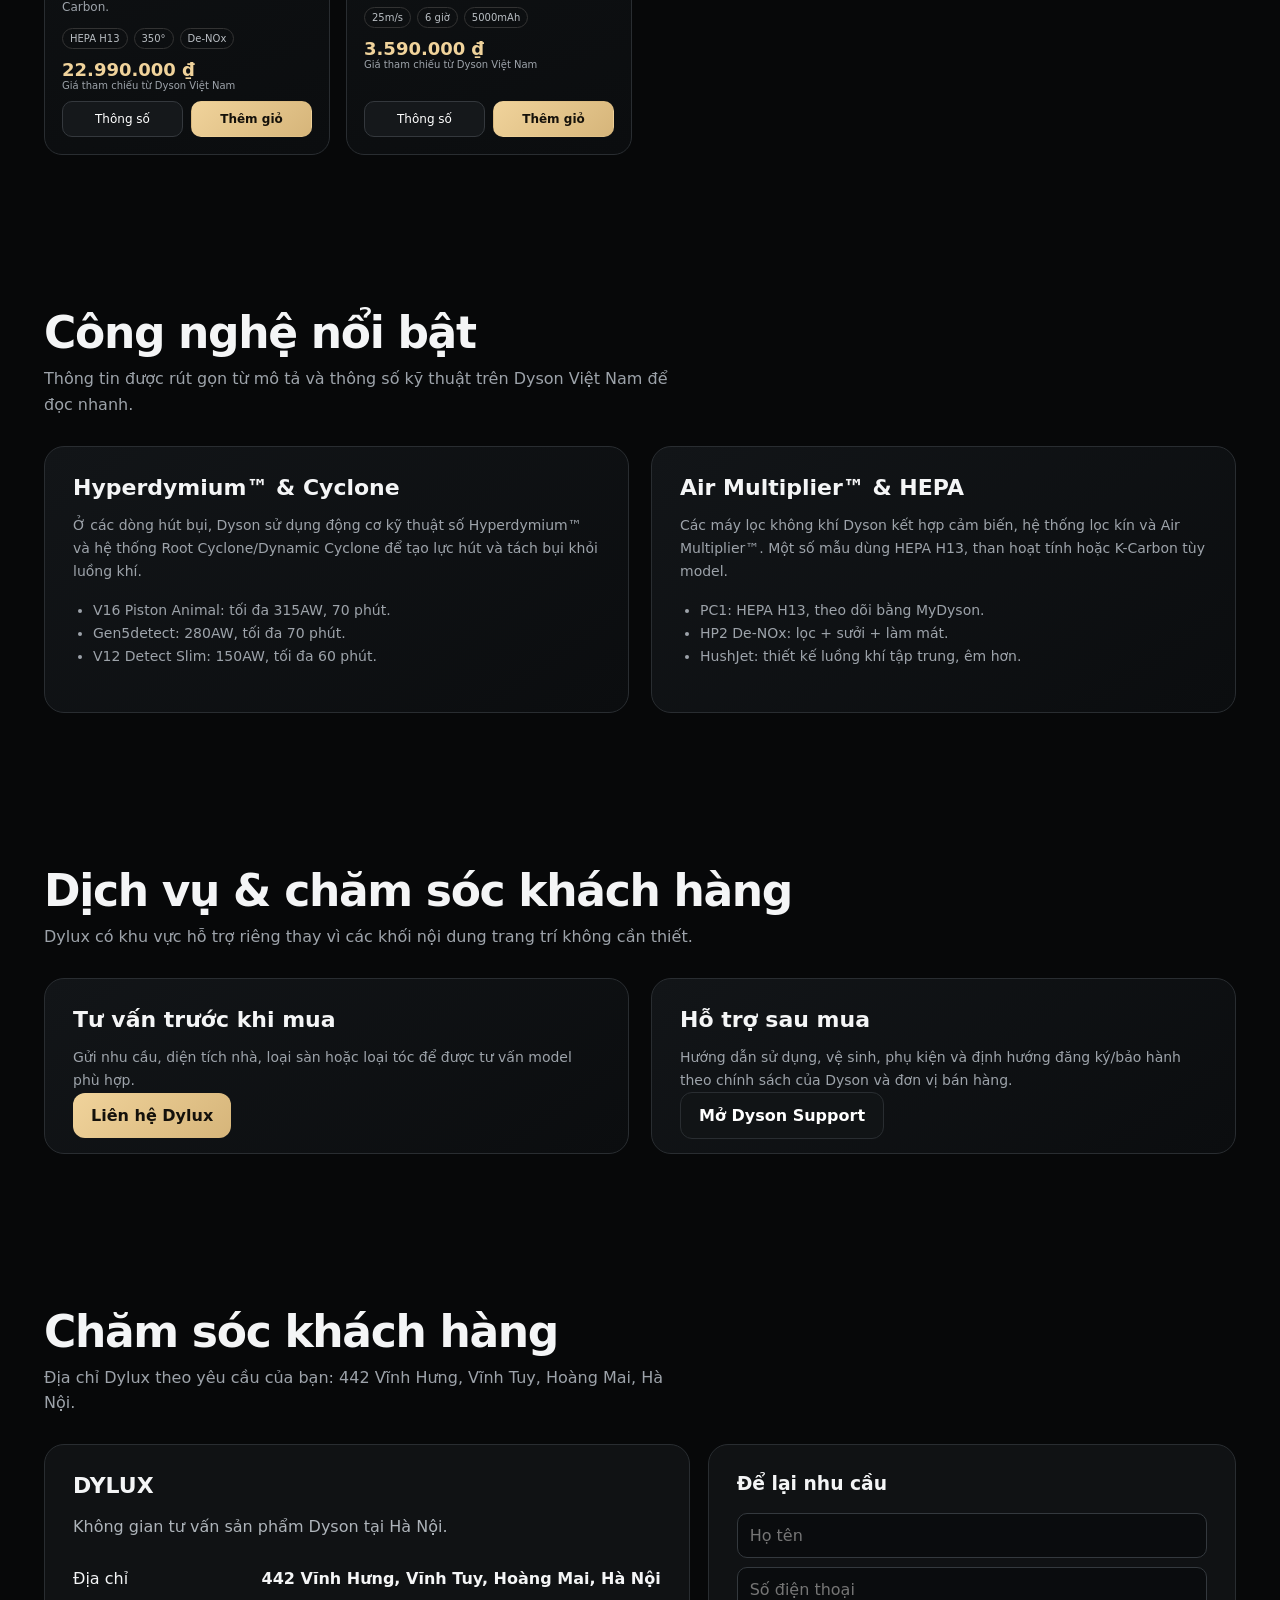
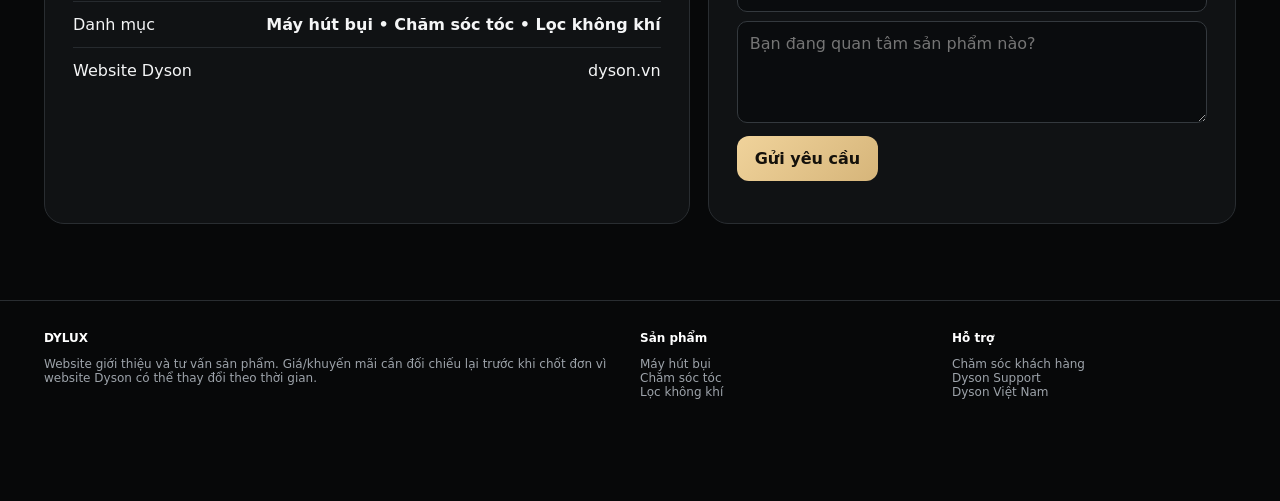
==== commit b0220325: "Add files via upload" ====
--- a/index.html
+++ b/index.html
@@ -1,255 +1,84 @@
-<!DOCTYPE html>
+<!doctype html>
 <html lang="vi">
 <head>
-<meta charset="UTF-8">
-<meta name="viewport" content="width=device-width, initial-scale=1, viewport-fit=cover">
-<title>Dyson — Công nghệ tiên phong</title>
-<link rel="preconnect" href="https://fonts.googleapis.com">
-<link href="https://fonts.googleapis.com/css2?family=Space+Grotesk:wght@400;500;600;700&family=Inter:wght@400;500;600&display=swap" rel="stylesheet">
+<meta charset="utf-8">
+<meta name="viewport" content="width=device-width,initial-scale=1">
+<title>DYLUX — Dyson tại Việt Nam</title>
+<meta name="description" content="DYLUX — không gian sản phẩm Dyson: máy hút bụi, chăm sóc tóc, máy lọc không khí và dịch vụ khách hàng tại Hà Nội.">
+<link rel="icon" href="assets/prompt/dylux-logo.png">
 <style>
-  :root {
-    --onyx: #1C1D22; --onyx-2: #26272D;
-    --ivory: #F1ECE1; --ivory-2: #E9E1CE;
-    --ink-on-ivory: #16150F;
-    --plat: #D9DCE1; --plat-hi: #F6F7F9; --plat-lo: #92969D;
-    --champ: #CDA872; --champ-hi: #EBD09C; --champ-lo: #9C7D4C;
-    --text: #F5F3EF; --text-dim: #B6B9BF;
-    box-sizing: border-box;
-    padding-top: env(safe-area-inset-top, 0px);
-    padding-bottom: env(safe-area-inset-bottom, 0px);
-  }
-  html { scroll-padding-top: env(safe-area-inset-top, 0px); }
-  * { box-sizing: border-box; }
-  body { margin: 0; background: var(--onyx); color: var(--text); font-family: 'Inter', sans-serif; -webkit-font-smoothing: antialiased; }
-  h1, h2, h3, .brand, .cat-name { font-family: 'Space Grotesk', sans-serif; }
-  .wrap { max-width: 1180px; margin: 0 auto; padding: 0 30px; }
-  img, svg { max-width: 100%; }
-
-  header { position: sticky; top: env(safe-area-inset-top,0px); display: flex; align-items: center; justify-content: space-between;
-    padding: 20px 30px; background: rgba(13,14,17,0.86); backdrop-filter: blur(10px);
-    border-bottom: 1px solid rgba(211,214,219,0.1); z-index: 10; }
-  .brand { font-size: 1.2rem; font-weight: 700; letter-spacing: 0.03em;
-    background: linear-gradient(120deg, var(--plat-hi), var(--champ-hi));
-    -webkit-background-clip: text; background-clip: text; color: transparent; }
-  header nav { display: flex; align-items: center; }
-  nav a { color: var(--text-dim); text-decoration: none; margin-left: 30px; font-size: 0.9rem; }
-  nav a:hover { color: var(--text); }
-  .cta-small { border: 1px solid var(--champ-lo); color: var(--champ-hi); padding: 8px 18px; border-radius: 999px; font-size: 0.86rem; }
-
-  /* HERO */
-  .hero { position: relative; padding: 96px 0 70px; overflow: hidden;
-    background: radial-gradient(ellipse at 80% 10%, rgba(200,161,101,0.14), transparent 55%),
-                radial-gradient(ellipse at 10% 85%, rgba(211,214,219,0.08), transparent 50%); }
-  .hero-grid { display: grid; grid-template-columns: 1.05fr 0.95fr; gap: 50px; align-items: center; }
-  .eyebrow-line { color: var(--champ-hi); font-size: 0.92rem; letter-spacing: 0.02em; margin-bottom: 16px; }
-  .hero h1 { font-size: clamp(2.3rem, 4.6vw, 3.4rem); line-height: 1.1; font-weight: 600; margin: 0 0 20px; letter-spacing: -0.01em; }
-  .hero p.sub { color: var(--text-dim); font-size: 1.06rem; line-height: 1.65; max-width: 46ch; margin: 0 0 30px; }
-  .hero-ctas { display: flex; gap: 14px; flex-wrap: wrap; margin-bottom: 40px; }
-  .btn-primary { background: linear-gradient(135deg, var(--champ-hi), var(--champ-lo)); color: #171207; font-weight: 600;
-    border: none; padding: 14px 28px; border-radius: 10px; font-size: 0.98rem; cursor: pointer; }
-  .btn-secondary { background: transparent; color: var(--plat-hi); border: 1px solid rgba(211,214,219,0.32);
-    padding: 14px 28px; border-radius: 10px; font-size: 0.98rem; cursor: pointer; }
-
-  .swirl-holder { position: relative; aspect-ratio: 1/1; display: flex; align-items: center; justify-content: center; }
-  .swirl-holder img { max-width: 90%; border-radius: 16px; object-fit: contain; }
-
-  /* PRODUCT GRID */
-  .products { padding: 20px 0 90px; }
-  .section-head { max-width: 58ch; margin-bottom: 44px; }
-  .section-head h2 { font-size: clamp(1.6rem, 3vw, 2.1rem); font-weight: 600; margin: 0 0 12px; }
-  .section-head p { color: var(--text-dim); margin: 0; line-height: 1.6; }
-  .product-grid { display: grid; grid-template-columns: repeat(3, 1fr); gap: 20px; }
-  .product-card { background: var(--onyx-2); border: 1px solid rgba(211,214,219,0.1); border-radius: 16px; overflow: hidden; }
-  
-  .product-visual { aspect-ratio: 5/4; display: flex; align-items: center; justify-content: center;
-    background: radial-gradient(circle at 50% 30%, rgba(200,161,101,0.10), transparent 65%); }
-  /* Tinh chỉnh cho hình ảnh sản phẩm vừa vặn với thẻ */
-  .product-visual img { max-width: 75%; max-height: 75%; object-fit: contain; }
-  
-  .product-body { padding: 22px 22px 24px; }
-  .product-body h3 { margin: 0 0 6px; font-size: 1.02rem; font-weight: 600; }
-  .product-body p { color: var(--text-dim); font-size: 0.86rem; line-height: 1.55; margin: 0 0 16px; }
-  .chip-row { display: flex; gap: 8px; flex-wrap: wrap; margin-bottom: 16px; }
-  .chip { font-size: 0.74rem; color: var(--text-dim); border: 1px solid rgba(211,214,219,0.22); border-radius: 999px; padding: 4px 10px; }
-  .stock { display: flex; align-items: center; gap: 6px; font-size: 0.76rem; color: #8FD19E; margin-bottom: 12px; }
-  .stock::before { content: ""; width: 6px; height: 6px; border-radius: 50%; background: #8FD19E; display: inline-block; }
-  .product-foot { display: flex; flex-direction: column; gap: 10px; }
-  .price-row { display: flex; justify-content: space-between; align-items: baseline; }
-  .price { color: var(--champ-hi); font-weight: 700; font-size: 1.02rem; }
-  .price-old { color: var(--text-dim); font-size: 0.8rem; text-decoration: line-through; margin-left: 8px; }
-  .btn-row { display: flex; gap: 8px; }
-  .buy-link { flex: 1; display: flex; align-items: center; justify-content: center; gap: 6px;
-    background: linear-gradient(135deg, var(--champ-hi), var(--champ-lo)); color: #17130A; font-weight: 600;
-    font-size: 0.85rem; text-decoration: none; border-radius: 8px; padding: 10px 12px; }
-
-  /* CART BUTTON IN HEADER */
-  .cart-btn { position: relative; display: flex; align-items: center; justify-content: center;
-    width: 38px; height: 38px; border-radius: 999px; border: 1px solid rgba(211,214,219,0.25);
-    background: transparent; cursor: pointer; margin-left: 26px; }
-  .cart-btn svg { width: 18px; height: 18px; color: var(--plat-hi); }
-  .cart-badge { position: absolute; top: -6px; right: -6px; background: var(--champ-hi); color: #17130A;
-    font-size: 0.68rem; font-weight: 700; min-width: 17px; height: 17px; border-radius: 999px;
-    display: flex; align-items: center; justify-content: center; padding: 0 3px; }
-
-  @media (max-width: 900px) {
-    .hero-grid { grid-template-columns: 1fr; }
-    .product-grid { grid-template-columns: 1fr 1fr; }
-    nav { display: none; }
-  }
-  @media (max-width: 560px) {
-    .product-grid { grid-template-columns: 1fr; }
-  }
+:root{--bg:#070809;--panel:#101214;--panel2:#15181b;--line:#292d31;--text:#f4f5f6;--muted:#9da3aa;--accent:#d6b57a;--accent2:#f0d39b;--ok:#74d99b;--max:1240px}
+*{box-sizing:border-box}html{scroll-behavior:smooth;scroll-padding-top:86px}body{margin:0;background:var(--bg);color:var(--text);font-family:Inter,system-ui,-apple-system,BlinkMacSystemFont,"Segoe UI",sans-serif;-webkit-font-smoothing:antialiased}a{color:inherit;text-decoration:none}button,input,select,textarea{font:inherit}button{cursor:pointer}.wrap{max-width:var(--max);margin:auto;padding:0 24px}.top{font-size:12px;color:#c7cbd0;border-bottom:1px solid var(--line);padding:9px 0}.top .wrap{display:flex;justify-content:space-between;gap:12px}.header{position:sticky;top:0;z-index:30;background:rgba(7,8,9,.92);backdrop-filter:blur(16px);border-bottom:1px solid var(--line)}.nav{height:70px;display:flex;align-items:center;gap:28px}.brand{display:flex;align-items:center;gap:10px;font-weight:800;letter-spacing:.06em}.brand img{width:32px;height:32px;object-fit:contain;border-radius:8px}.menu{display:flex;gap:22px;align-items:center;margin-left:auto}.menu a{font-size:14px;color:#c6cbd0}.menu a:hover{color:#fff}.nav-actions{display:flex;gap:8px}.icon-btn{width:40px;height:40px;border:1px solid var(--line);border-radius:50%;background:#0c0e10;color:#fff}.cart-count{display:inline-grid;place-items:center;min-width:18px;height:18px;padding:0 5px;border-radius:999px;background:var(--accent);color:#111;font-size:10px;font-weight:800;margin-left:4px}.hero{padding:76px 0 54px;background:radial-gradient(circle at 75% 20%,rgba(214,181,122,.12),transparent 32%),radial-gradient(circle at 10% 80%,rgba(255,255,255,.05),transparent 30%)}.hero-grid{display:grid;grid-template-columns:1.05fr .95fr;gap:48px;align-items:center}.eyebrow{color:var(--accent2);font-size:13px;text-transform:uppercase;letter-spacing:.16em}.hero h1{font-size:clamp(40px,6vw,72px);line-height:1.02;margin:14px 0 18px;letter-spacing:-.04em}.hero p{max-width:650px;color:var(--muted);font-size:18px;line-height:1.65;margin:0 0 28px}.hero-actions{display:flex;gap:12px;flex-wrap:wrap}.btn{border:0;border-radius:12px;padding:13px 18px;font-weight:700}.primary{background:linear-gradient(135deg,var(--accent2),var(--accent));color:#14110b}.secondary{background:#111416;border:1px solid var(--line);color:#fff}.hero-img{min-height:480px;border:1px solid var(--line);border-radius:26px;background:linear-gradient(145deg,#14171a,#0a0b0d);display:grid;place-items:center;overflow:hidden}.hero-img img{width:82%;height:82%;object-fit:contain;filter:drop-shadow(0 30px 35px rgba(0,0,0,.45))}.trust{border-block:1px solid var(--line);padding:22px 0}.trust-grid{display:grid;grid-template-columns:repeat(4,1fr);gap:18px}.trust-item{display:flex;gap:12px;align-items:flex-start}.trust-item b{display:block;font-size:14px}.trust-item span{display:block;color:var(--muted);font-size:12px;margin-top:4px;line-height:1.4}.section{padding:76px 0}.section-head{display:flex;justify-content:space-between;gap:24px;align-items:end;margin-bottom:28px}.section h2{font-size:clamp(30px,4vw,44px);margin:0 0 8px;letter-spacing:-.03em}.section-head p{margin:0;color:var(--muted);max-width:650px;line-height:1.6}.cats{display:grid;grid-template-columns:repeat(4,1fr);gap:14px}.cat{border:1px solid var(--line);background:linear-gradient(160deg,#111416,#0b0d0f);border-radius:18px;padding:22px;min-height:170px;transition:.2s}.cat:hover{transform:translateY(-3px);border-color:#41464b}.cat img{height:68px;width:100%;object-fit:contain;margin-bottom:14px}.cat strong{font-size:16px}.cat small{display:block;color:var(--muted);line-height:1.5;margin-top:7px}.catalog-toolbar{display:flex;gap:10px;flex-wrap:wrap;margin-bottom:22px}.filter{border:1px solid var(--line);background:#0d0f11;color:#cdd1d5;padding:9px 13px;border-radius:999px}.filter.active,.filter:hover{background:#fff;color:#111;border-color:#fff}.select{border:1px solid var(--line);background:#0d0f11;color:#fff;border-radius:10px;padding:10px 12px;margin-left:auto}.product-grid{display:grid;grid-template-columns:repeat(4,1fr);gap:16px}.card{background:linear-gradient(160deg,#111416,#0b0d0f);border:1px solid var(--line);border-radius:18px;overflow:hidden;transition:.2s;display:flex;flex-direction:column}.card:hover{transform:translateY(-3px);border-color:#454a50}.card-media{position:relative;aspect-ratio:1/1;background:#f5f5f2;display:grid;place-items:center;overflow:hidden}.card-media img{width:88%;height:88%;object-fit:contain;transition:.25s}.card:hover .card-media img{transform:scale(1.035)}.badge{position:absolute;left:12px;top:12px;background:#111;color:#fff;border:1px solid #333;padding:5px 8px;border-radius:999px;font-size:10px;font-weight:700}.fav{position:absolute;right:10px;top:10px;border:1px solid #ddd;background:#fff;color:#111;width:34px;height:34px;border-radius:50%}.body{padding:17px;display:flex;flex-direction:column;gap:10px;flex:1}.catline{color:var(--accent);font-size:11px;text-transform:uppercase;letter-spacing:.12em}.card h3{font-size:16px;line-height:1.35;margin:0}.desc{font-size:12px;color:var(--muted);line-height:1.5;min-height:38px}.chips{display:flex;flex-wrap:wrap;gap:6px}.chip{font-size:10px;border:1px solid #333;color:#b9bec3;border-radius:999px;padding:4px 7px}.price{font-size:18px;font-weight:800;color:var(--accent2)}.price-note{font-size:10px;color:var(--muted)}.card-actions{display:grid;grid-template-columns:1fr 1fr;gap:8px;margin-top:auto}.card-actions button,.card-actions a{padding:10px 8px;border-radius:10px;border:1px solid #34383d;background:#15181b;color:#fff;font-size:12px;text-align:center}.card-actions .buy{background:linear-gradient(135deg,var(--accent2),var(--accent));color:#15110a;border-color:transparent;font-weight:800}.feature{display:grid;grid-template-columns:1fr 1fr;gap:22px}.feature-box{border:1px solid var(--line);border-radius:20px;background:linear-gradient(145deg,#121518,#0b0d0f);padding:28px}.feature-box h3{font-size:22px;margin:0 0 10px}.feature-box p,.feature-box li{color:var(--muted);line-height:1.65;font-size:14px}.feature-box ul{padding-left:20px}.address{display:grid;grid-template-columns:1.1fr .9fr;gap:18px}.contact-card{border:1px solid var(--line);border-radius:20px;padding:28px;background:#101214}.contact-card .big{font-size:22px;font-weight:800}.contact-row{display:flex;justify-content:space-between;gap:20px;padding:13px 0;border-bottom:1px solid #262a2e}.contact-row:last-child{border-bottom:0}.footer{border-top:1px solid var(--line);padding:30px 0 90px;color:var(--muted);font-size:12px}.footer-grid{display:grid;grid-template-columns:2fr 1fr 1fr;gap:28px}.footer strong{color:#fff}.mobilebar{display:none}.modal{position:fixed;inset:0;background:rgba(0,0,0,.72);z-index:100;display:none;align-items:center;justify-content:center;padding:20px}.modal.open{display:flex}.modal-box{width:min(980px,100%);max-height:90vh;overflow:auto;background:#101214;border:1px solid #363b40;border-radius:20px;box-shadow:0 30px 80px rgba(0,0,0,.55)}.modal-head{display:flex;justify-content:space-between;align-items:center;padding:18px 20px;border-bottom:1px solid var(--line);position:sticky;top:0;background:#101214;z-index:2}.close{border:1px solid #363b40;background:#15181b;color:#fff;border-radius:50%;width:34px;height:34px}.detail{display:grid;grid-template-columns:.9fr 1.1fr;gap:24px;padding:24px}.detail-img{background:#f5f5f2;border-radius:16px;display:grid;place-items:center;min-height:420px}.detail-img img{width:90%;height:90%;object-fit:contain}.detail h2{font-size:32px;margin:0 0 10px}.detail .lead{color:#b8bdc3;line-height:1.6}.specs{display:grid;grid-template-columns:1fr 1fr;gap:10px;margin:18px 0}.spec{border:1px solid #30353a;border-radius:12px;padding:12px}.spec b{display:block;font-size:11px;color:#8f969d;text-transform:uppercase}.spec span{display:block;margin-top:4px;font-size:14px}.tech{border-top:1px solid var(--line);padding-top:18px}.tech h4{margin:0 0 8px}.tech p{color:#b8bdc3;line-height:1.6;font-size:13px}.search-box{padding:18px 20px;border-bottom:1px solid var(--line)}.search-box input{width:100%;background:#0a0c0e;border:1px solid #34393e;color:#fff;border-radius:12px;padding:13px}.search-results{padding:18px 20px;display:grid;gap:8px}.search-result{display:flex;align-items:center;gap:12px;padding:10px;border:1px solid #292e33;border-radius:12px}.search-result img{width:54px;height:54px;object-fit:contain;background:#f5f5f2;border-radius:8px}.cart{position:fixed;right:0;top:0;height:100%;width:min(420px,100%);background:#101214;border-left:1px solid #383d42;z-index:90;transform:translateX(105%);transition:.25s;display:flex;flex-direction:column}.cart.open{transform:none}.cart-head,.cart-foot{padding:18px;border-bottom:1px solid var(--line)}.cart-foot{border-top:1px solid var(--line);border-bottom:0;margin-top:auto}.cart-items{padding:14px;overflow:auto}.cart-item{display:grid;grid-template-columns:70px 1fr auto;gap:10px;padding:12px 0;border-bottom:1px solid #25292d}.cart-item img{width:70px;height:70px;background:#f5f5f2;border-radius:10px;object-fit:contain}.qty{display:flex;align-items:center;gap:8px;margin-top:7px}.qty button{width:24px;height:24px;border:1px solid #333;background:#16191c;color:#fff;border-radius:6px}.empty{color:var(--muted);padding:30px 10px;text-align:center}.notice{font-size:11px;color:#858c93;line-height:1.5;margin-top:14px}.hide{display:none!important}@media(max-width:1000px){.menu{gap:12px}.menu a:nth-child(n+4){display:none}.product-grid{grid-template-columns:repeat(3,1fr)}.cats{grid-template-columns:repeat(2,1fr)}.trust-grid{grid-template-columns:repeat(2,1fr)}.hero-grid,.feature,.address{grid-template-columns:1fr}.hero-img{min-height:360px}}@media(max-width:700px){.wrap{padding:0 16px}.top .wrap{display:block}.top .wrap span:last-child{display:none}.nav{height:62px}.menu{display:none}.nav-actions{margin-left:auto}.hero{padding:45px 0}.hero h1{font-size:42px}.hero p{font-size:16px}.product-grid{grid-template-columns:1fr 1fr;gap:12px}.card-body{}.card-media{aspect-ratio:1/1}.card h3{font-size:14px}.desc{min-height:auto}.card-actions{grid-template-columns:1fr}.select{margin-left:0}.section{padding:54px 0}.section-head{display:block}.section-head p{margin-top:8px}.detail{grid-template-columns:1fr;padding:16px}.detail-img{min-height:280px}.detail h2{font-size:25px}.footer-grid{grid-template-columns:1fr}.mobilebar{display:flex;position:fixed;bottom:0;left:0;right:0;height:64px;background:rgba(10,11,12,.96);border-top:1px solid #30343a;z-index:40;justify-content:space-around;align-items:center}.mobilebar a,.mobilebar button{background:none;border:0;color:#c7ccd1;font-size:11px}.mobilebar span{display:block;font-size:18px;margin-bottom:2px}.cart{width:100%}}@media(max-width:460px){.product-grid{grid-template-columns:1fr}.cats{grid-template-columns:1fr}.trust-grid{grid-template-columns:1fr}.hero-img{min-height:280px}}
 </style>
 </head>
 <body>
-
-<header>
-  <div class="brand">DYSON</div>
-  <nav>
-    <a href="#">Sản phẩm</a>
-    <a href="#">Công nghệ</a>
-    <a href="#">Ưu đãi</a>
-    <a href="#">Hỗ trợ</a>
-  </nav>
-  <button class="cart-btn" aria-label="Giỏ hàng">
-    <svg fill="none" stroke="currentColor" viewBox="0 0 24 24" xmlns="http://www.w3.org/2000/svg">
-      <path stroke-linecap="round" stroke-linejoin="round" stroke-width="2" d="M3 3h2l.4 2M7 13h10l4-8H5.4M7 13L5.4 5M7 13l-2.293 2.293c-.63.63-.184 1.707.707 1.707H17m0 0a2 2 0 100 4 2 2 0 000-4zm-8 2a2 2 0 11-4 0 2 2 0 014 0z"></path>
-    </svg>
-    <span class="cart-badge">2</span>
-  </button>
-</header>
-
-<main>
-  <!-- HERO SECTION -->
-  <section class="hero">
-    <div class="wrap hero-grid">
-      <div>
-        <div class="eyebrow-line">CÔNG NGHỆ ĐỘT PHÁ</div>
-        <h1>Hiệu suất dẫn đầu. Thiết kế vượt trội.</h1>
-        <p class="sub">Trải nghiệm những giải pháp chăm sóc nhà cửa và sắc đẹp tiên tiến nhất được tinh chỉnh bởi các kỹ sư của Dyson.</p>
-        <div class="hero-ctas">
-          <button class="btn-primary">Mua ngay</button>
-          <button class="btn-secondary">Tìm hiểu thêm</button>
-        </div>
-      </div>
-      <div class="swirl-holder">
-        <!-- Ảnh Hero Dyson Airwrap -->
-        <img src="https://encrypted-tbn3.gstatic.com/licensed-image?q=tbn:ANd9GcRyMGdHKJrbpp9yYdkRLKJi4FSrdKJnuwOhfGs-iwNlUW6bHsd4cxGhTRvFzuMp0IWp3F1pKkxDbMhXANo" alt="Dyson Airwrap">
-      </div>
-    </div>
-  </section>
-
-  <!-- PRODUCTS SECTION -->
-  <section class="products">
-    <div class="wrap">
-      <div class="section-head">
-        <h2>Khám phá sản phẩm</h2>
-        <p>Danh mục những công nghệ Dyson mới nhất, được thiết kế để nâng tầm không gian sống của bạn.</p>
-      </div>
-      <div class="product-grid">
-        
-        <!-- Sản phẩm 1: Máy hút bụi V12s -->
-        <div class="product-card">
-          <div class="product-visual">
-            <img src="https://dyson-h.assetsadobe2.com/is/image/content/dam/dyson/leap-petite-global/markets/vietnam/fc/V12sNickel-HEPA-PDP.png" alt="Dyson V12s Detect Slim Submarine">
-          </div>
-          <div class="product-body">
-            <h3>Dyson V12s Detect Slim Submarine</h3>
-            <p>Máy hút bụi khô và ướt đa năng. Giúp lau sạch trên sàn cứng, chiếu sáng bụi bẩn và tự động gỡ rối lông tóc.</p>
-            <div class="chip-row">
-              <span class="chip">Khô & Ướt</span>
-              <span class="chip">Làm sạch sâu</span>
-            </div>
-            <div class="stock">Còn hàng</div>
-            <div class="product-foot">
-              <div class="price-row">
-                <span class="price">23.990.000 ₫</span>
-                <span class="price-old">24.990.000 ₫</span>
-              </div>
-              <div class="btn-row">
-                <a href="#" class="buy-link">Thêm vào giỏ</a>
-              </div>
-            </div>
-          </div>
-        </div>
-
-        <!-- Sản phẩm 2: Máy tạo kiểu tóc Airwrap -->
-        <div class="product-card">
-          <div class="product-visual">
-            <img src="https://encrypted-tbn3.gstatic.com/licensed-image?q=tbn:ANd9GcRyMGdHKJrbpp9yYdkRLKJi4FSrdKJnuwOhfGs-iwNlUW6bHsd4cxGhTRvFzuMp0IWp3F1pKkxDbMhXANo" alt="Dyson Airwrap">
-          </div>
-          <div class="product-body">
-            <h3>Dyson Airwrap Đa năng</h3>
-            <p>Máy tạo kiểu tóc thông minh. Sấy khô nhanh chóng, tạo sóng bồng bềnh và định hình nếp mà không gây hư tổn do nhiệt.</p>
-            <div class="chip-row">
-              <span class="chip">Đa năng</span>
-              <span class="chip">Không hư tổn</span>
-            </div>
-            <div class="stock">Còn hàng</div>
-            <div class="product-foot">
-              <div class="price-row">
-                <span class="price">17.990.000 ₫</span>
-              </div>
-              <div class="btn-row">
-                <a href="#" class="buy-link">Thêm vào giỏ</a>
-              </div>
-            </div>
-          </div>
-        </div>
-
-        <!-- Sản phẩm 3: Máy sấy tóc Supersonic -->
-        <div class="product-card">
-          <div class="product-visual">
-            <img src="https://encrypted-tbn1.gstatic.com/licensed-image?q=tbn:ANd9GcQNQYGdne7Oj0gRAme8qRpM6i8D69DDrEYVwfXQGSpdmdShXUmH-HbTWpmUf0wd7rjnCELGgvLonlL4B9A" alt="Dyson Supersonic">
-          </div>
-          <div class="product-body">
-            <h3>Dyson Supersonic Travel</h3>
-            <p>Sấy khô nhanh chóng, kiểm soát nhiệt thông minh. Tự động điều chỉnh để cải thiện độ bóng tự nhiên của tóc.</p>
-            <div class="chip-row">
-              <span class="chip">Sấy nhanh</span>
-              <span class="chip">Du lịch nhỏ gọn</span>
-            </div>
-            <div class="stock">Còn hàng</div>
-            <div class="product-foot">
-              <div class="price-row">
-                <span class="price">8.990.000 ₫</span>
-              </div>
-              <div class="btn-row">
-                <a href="#" class="buy-link">Thêm vào giỏ</a>
-              </div>
-            </div>
-          </div>
-        </div>
-
-        <!-- Sản phẩm 4: Máy lọc không khí Purifier -->
-        <div class="product-card">
-          <div class="product-visual">
-            <img src="https://dyson-h.assetsadobe2.com/is/image/content/dam/dyson/leap-petite-global/dynamic-media/ec/438l/primary/TP_10_PDP.png?scl=1&fmt=png-alpha" alt="Dyson Purifier Cool Gen1 TP10">
-          </div>
-          <div class="product-body">
-            <h3>Dyson Purifier Cool Gen1 TP10</h3>
-            <p>Hệ thống lọc toàn diện chặn lại 99.95% hạt bụi cực nhỏ. Lọc không khí toàn phòng kết hợp khả năng làm mát.</p>
-            <div class="chip-row">
-              <span class="chip">Lọc HEPA</span>
-              <span class="chip">Làm mát</span>
-            </div>
-            <div class="stock">Còn hàng</div>
-            <div class="product-foot">
-              <div class="price-row">
-                <span class="price">9.990.000 ₫</span>
-                <span class="price-old">12.990.000 ₫</span>
-              </div>
-              <div class="btn-row">
-                <a href="#" class="buy-link">Thêm vào giỏ</a>
-              </div>
-            </div>
-          </div>
-        </div>
-
-      </div>
-    </div>
-  </section>
+<div class="top"><div class="wrap"><span>DYLUX • Không gian Dyson tại Hà Nội</span><span>Địa chỉ: 442 Vĩnh Hưng, Vĩnh Tuy, Hoàng Mai, Hà Nội</span></div></div>
+<header class="header"><div class="wrap nav"><a class="brand" href="#top"><img src="assets/prompt/dylux-logo.png" alt="Dylux">DYLUX</a><nav class="menu"><a href="#danh-muc">Danh mục</a><a href="#san-pham">Sản phẩm</a><a href="#cong-nghe">Công nghệ</a><a href="#dich-vu">Dịch vụ</a><a href="#lien-he">Chăm sóc khách hàng</a></nav><div class="nav-actions"><button class="icon-btn" id="searchBtn" aria-label="Tìm kiếm">⌕</button><button class="icon-btn" id="cartBtn" aria-label="Giỏ hàng">🛒<span class="cart-count" id="cartCount">0</span></button></div></div></header>
+<main id="top">
+<section class="hero"><div class="wrap hero-grid"><div><div class="eyebrow">DYLUX • Dyson tại Việt Nam</div><h1>Công nghệ Dyson.<br>Chọn đúng máy.</h1><p>Danh mục được tinh gọn theo các sản phẩm Dyson đang hiển thị trên Dyson Việt Nam, kèm giá tham chiếu, thông số và công nghệ để bạn xem nhanh trước khi mua.</p><div class="hero-actions"><a class="btn primary" href="#san-pham">Xem sản phẩm</a><a class="btn secondary" href="#lien-he">Tư vấn tại Dylux</a></div></div><div class="hero-img"><img src="assets/prompt/dylux-vacuum.jpg" alt="Dyson tại Dylux"></div></div></section>
+<section class="trust"><div class="wrap trust-grid"><div class="trust-item"><div>✓</div><div><b>Thông tin rõ ràng</b><span>Giá và thông số có nguồn Dyson Việt Nam.</span></div></div><div class="trust-item"><div>◈</div><div><b>Tư vấn sản phẩm</b><span>Hỗ trợ chọn máy theo nhu cầu và ngân sách.</span></div></div><div class="trust-item"><div>↺</div><div><b>Chăm sóc sau mua</b><span>Hỗ trợ hướng dẫn sử dụng và bảo hành.</span></div></div><div class="trust-item"><div>⌂</div><div><b>Hà Nội</b><span>442 Vĩnh Hưng, Vĩnh Tuy, Hoàng Mai.</span></div></div></div></section>
+<section class="section" id="danh-muc"><div class="wrap"><div class="section-head"><div><h2>Danh mục sản phẩm</h2><p>Bấm trực tiếp vào từng nhóm — phần danh mục trên đầu trang đã được nối với bộ lọc sản phẩm.</p></div></div><div class="cats"><button class="cat" data-filter="vacuum"><img src="assets/prompt/dylux-vacuum.jpg" alt="Máy hút bụi"><strong>Máy hút bụi & lau sàn</strong><small>Không dây, wet & dry, robot và máy lau sàn.</small></button><button class="cat" data-filter="hair"><img src="assets/prompt/dylux-multistyler.jpg" alt="Chăm sóc tóc"><strong>Chăm sóc tóc</strong><small>Airwrap, Supersonic và Airstrait.</small></button><button class="cat" data-filter="air"><img src="assets/prompt/dylux-air-purifier.jpg" alt="Máy lọc không khí"><strong>Lọc không khí & quạt</strong><small>HushJet, Purifier Cool và Purifier Hot+Cool.</small></button><button class="cat" data-filter="all"><img src="assets/prompt/dylux-logo.png" alt="Tất cả"><strong>Tất cả sản phẩm</strong><small>Xem toàn bộ danh mục Dylux.</small></button></div></div></section>
+<section class="section" id="san-pham"><div class="wrap"><div class="section-head"><div><h2>Sản phẩm Dyson</h2><p>Giá dưới đây là giá được ghi nhận từ các trang Dyson Việt Nam đã kiểm tra trong tháng 09/2026; Dyson có thể thay đổi giá/khuyến mãi theo thời điểm.</p></div></div><div class="catalog-toolbar"><button class="filter active" data-filter="all">Tất cả</button><button class="filter" data-filter="vacuum">Máy hút bụi</button><button class="filter" data-filter="hair">Chăm sóc tóc</button><button class="filter" data-filter="air">Lọc khí & quạt</button><select class="select" id="sort"><option value="featured">Nổi bật</option><option value="priceAsc">Giá thấp → cao</option><option value="priceDesc">Giá cao → thấp</option><option value="name">Tên A–Z</option></select></div><div class="product-grid" id="productGrid"></div></div></section>
+<section class="section" id="cong-nghe"><div class="wrap"><div class="section-head"><div><h2>Công nghệ nổi bật</h2><p>Thông tin được rút gọn từ mô tả và thông số kỹ thuật trên Dyson Việt Nam để đọc nhanh.</p></div></div><div class="feature"><article class="feature-box"><h3>Hyperdymium™ & Cyclone</h3><p>Ở các dòng hút bụi, Dyson sử dụng động cơ kỹ thuật số Hyperdymium™ và hệ thống Root Cyclone/Dynamic Cyclone để tạo lực hút và tách bụi khỏi luồng khí.</p><ul><li>V16 Piston Animal: tối đa 315AW, 70 phút.</li><li>Gen5detect: 280AW, tối đa 70 phút.</li><li>V12 Detect Slim: 150AW, tối đa 60 phút.</li></ul></article><article class="feature-box"><h3>Air Multiplier™ & HEPA</h3><p>Các máy lọc không khí Dyson kết hợp cảm biến, hệ thống lọc kín và Air Multiplier™. Một số mẫu dùng HEPA H13, than hoạt tính hoặc K-Carbon tùy model.</p><ul><li>PC1: HEPA H13, theo dõi bằng MyDyson.</li><li>HP2 De-NOx: lọc + sưởi + làm mát.</li><li>HushJet: thiết kế luồng khí tập trung, êm hơn.</li></ul></article></div></div></section>
+<section class="section" id="dich-vu"><div class="wrap"><div class="section-head"><div><h2>Dịch vụ & chăm sóc khách hàng</h2><p>Dylux có khu vực hỗ trợ riêng thay vì các khối nội dung trang trí không cần thiết.</p></div></div><div class="feature"><div class="feature-box"><h3>Tư vấn trước khi mua</h3><p>Gửi nhu cầu, diện tích nhà, loại sàn hoặc loại tóc để được tư vấn model phù hợp.</p><a class="btn primary" href="#lien-he">Liên hệ Dylux</a></div><div class="feature-box"><h3>Hỗ trợ sau mua</h3><p>Hướng dẫn sử dụng, vệ sinh, phụ kiện và định hướng đăng ký/bảo hành theo chính sách của Dyson và đơn vị bán hàng.</p><a class="btn secondary" href="https://www.dyson.vn/vi-VN/support" target="_blank" rel="noopener">Mở Dyson Support</a></div></div></div></section>
+<section class="section" id="lien-he"><div class="wrap"><div class="section-head"><div><h2>Chăm sóc khách hàng</h2><p>Địa chỉ Dylux theo yêu cầu của bạn: 442 Vĩnh Hưng, Vĩnh Tuy, Hoàng Mai, Hà Nội.</p></div></div><div class="address"><div class="contact-card"><div class="big">DYLUX</div><p style="color:#aeb4ba;line-height:1.6">Không gian tư vấn sản phẩm Dyson tại Hà Nội.</p><div class="contact-row"><span>Địa chỉ</span><strong>442 Vĩnh Hưng, Vĩnh Tuy, Hoàng Mai, Hà Nội</strong></div><div class="contact-row"><span>Danh mục</span><strong>Máy hút bụi • Chăm sóc tóc • Lọc không khí</strong></div><div class="contact-row"><span>Website Dyson</span><a href="https://www.dyson.vn/vi-VN/" target="_blank" rel="noopener">dyson.vn</a></div></div><div class="contact-card"><h3 style="margin-top:0">Để lại nhu cầu</h3><form id="contactForm"><input required name="name" placeholder="Họ tên" style="width:100%;margin-bottom:9px;background:#0a0c0e;border:1px solid #34393e;color:#fff;padding:12px;border-radius:10px"><input required name="phone" placeholder="Số điện thoại" style="width:100%;margin-bottom:9px;background:#0a0c0e;border:1px solid #34393e;color:#fff;padding:12px;border-radius:10px"><textarea required name="note" placeholder="Bạn đang quan tâm sản phẩm nào?" rows="4" style="width:100%;margin-bottom:9px;background:#0a0c0e;border:1px solid #34393e;color:#fff;padding:12px;border-radius:10px"></textarea><button class="btn primary" type="submit">Gửi yêu cầu</button><div id="contactMsg" class="notice"></div></form></div></div></div></section>
 </main>
-
+<footer class="footer"><div class="wrap footer-grid"><div><strong>DYLUX</strong><p>Website giới thiệu và tư vấn sản phẩm. Giá/khuyến mãi cần đối chiếu lại trước khi chốt đơn vì website Dyson có thể thay đổi theo thời gian.</p></div><div><strong>Sản phẩm</strong><p><a href="#san-pham">Máy hút bụi</a><br><a href="#san-pham">Chăm sóc tóc</a><br><a href="#san-pham">Lọc không khí</a></p></div><div><strong>Hỗ trợ</strong><p><a href="#lien-he">Chăm sóc khách hàng</a><br><a href="https://www.dyson.vn/vi-VN/support" target="_blank" rel="noopener">Dyson Support</a><br><a href="https://www.dyson.vn/vi-VN/" target="_blank" rel="noopener">Dyson Việt Nam</a></p></div></div></footer>
+<div class="mobilebar"><a href="#danh-muc"><span>⌂</span>Danh mục</a><a href="#san-pham"><span>▦</span>Sản phẩm</a><button id="mobileSearch"><span>⌕</span>Tìm kiếm</button><button id="mobileCart"><span>🛒</span>Giỏ hàng</button></div>
+<div class="modal" id="detailModal"><div class="modal-box"><div class="modal-head"><b>Chi tiết sản phẩm</b><button class="close" data-close="detailModal">×</button></div><div id="detailContent"></div></div></div>
+<div class="modal" id="searchModal"><div class="modal-box"><div class="modal-head"><b>Tìm kiếm sản phẩm</b><button class="close" data-close="searchModal">×</button></div><div class="search-box"><input id="searchInput" placeholder="Ví dụ: V12, Airwrap, HushJet..."></div><div class="search-results" id="searchResults"></div></div></div>
+<aside class="cart" id="cart"><div class="cart-head"><div style="display:flex;justify-content:space-between;align-items:center"><b>Giỏ hàng</b><button class="close" id="cartClose">×</button></div></div><div class="cart-items" id="cartItems"></div><div class="cart-foot"><div style="display:flex;justify-content:space-between;font-weight:800;margin-bottom:12px"><span>Tạm tính</span><span id="cartTotal">0 ₫</span></div><button class="btn primary" style="width:100%" id="checkout">Gửi yêu cầu mua hàng</button><div class="notice">Đây là giỏ hàng demo front-end. Khi triển khai bán hàng thật cần kết nối backend, tồn kho, thanh toán và vận chuyển.</div></div></aside>
+<script>
+const products=[
+{id:'v16',cat:'vacuum',name:'Dyson V16 Piston Animal',price:28990000,status:'Hết hàng',img:'assets/prompt/dylux-vacuum.jpg',url:'https://www.dyson.vn/vi-VN/v16-piston-animal-cordless-vacuum-matte-black-copper',desc:'Máy hút bụi không dây chống rối mạnh mẽ, 315AW.',chips:['315AW','70 phút','1.35L'],specs:[['Lực hút','315AW'],['Pin','70 phút'],['Hộp bụi','1.35L'],['Lọc','99,99% đến 0,1 micron'],['Trọng lượng','3,38kg']],tech:'Hyperdymium™ 900W, Dynamic Cyclone, All Floor Cones™ Sense, CleanCompaktor™ và cảm biến bụi.'},
+{id:'gen5',cat:'vacuum',name:'Dyson Gen5detect Complete',price:25890000,status:'Hết hàng',img:'https://dyson-h.assetsadobe2.com/is/image/content/dam/dyson/leap-petite-global/apac-dd/product-comparison/418-CompareTool-NickelPurple.jpg?fmt=png-alpha&scl=1',url:'https://www.dyson.vn/en-VN/products/vacuum-cleaners/dyson-gen5detect/overview',desc:'HEPA cordless mạnh mẽ, phát hiện bụi bằng tia sáng.',chips:['280AW','70 phút','HEPA'],specs:[['Lực hút','280AW'],['Pin','70 phút'],['Khối lượng','3,5kg'],['Hộp bụi','0,77L'],['Lọc','99,97% HEPA đến 0,1 micron']],tech:'Hyperdymium™, Fluffy Optic™, Digital Motorbar™, HEPA kín toàn máy, cảm biến bụi và màn hình LCD.'},
+{id:'v12s',cat:'vacuum',name:'Dyson V12s Detect Slim Submarine',price:23990000,status:'Có hàng/khuyến mãi',img:'https://dyson-h.assetsadobe2.com/is/image/content/dam/dyson/leap-petite-global/apac-dd/product-comparison/620H-comparison-tool.jpg?fmt=png-alpha&scl=1',url:'https://www.dyson.vn/en-VN/products/vacuum-cleaners/dyson-v12s-detect-slim-submarine/overview',desc:'Hút bụi và lau sàn cứng với đầu Submarine™.',chips:['150AW','60 phút','2,2kg'],specs:[['Lực hút','150AW'],['Pin','60 phút'],['Khối lượng','2,2kg'],['Hộp bụi','0,35L'],['Lọc','99,99% đến 0,1 micron']],tech:'Submarine™ wet roller, Fluffy Optic™, chống rối, Hyperdymium™ và lọc HEPA toàn máy.'},
+{id:'v12',cat:'vacuum',name:'Dyson V12 Detect Slim',price:22090000,status:'Có hàng',img:'https://dyson-h.assetsadobe2.com/is/image/content/dam/dyson/leap-petite-global/apac-dd/product-comparison/V12-Detect2.png?fmt=png-alpha&scl=1',url:'https://www.dyson.vn/en-VN/products/vacuum-cleaners/dyson-v12-detect-slim/overview',desc:'Nhẹ, mạnh, phát hiện bụi bằng tia laser.',chips:['150AW','60 phút','2,2kg'],specs:[['Lực hút','150AW'],['Pin','60 phút'],['Khối lượng','2,2kg'],['Hộp bụi','0,35L'],['Lọc','99,99% đến 0,1 micron']],tech:'Laser dust detection, Auto mode, chống rối, LCD countdown và Root Cyclone™.'},
+{id:'v12origin',cat:'vacuum',name:'Dyson V12 Origin',price:12290000,status:'Có hàng',img:'https://dyson-h.assetsadobe2.com/is/image/content/dam/dyson/leap-petite-global/apac-dd/product-comparison/V12-Detect2.png?fmt=png-alpha&scl=1',url:'https://www.dyson.vn/en-VN/v12-origin',desc:'Dòng V12 gọn nhẹ, chuyên làm sạch sàn cứng.',chips:['130AW','60 phút','2,2kg'],specs:[['Lực hút','130AW'],['Pin','60 phút'],['Khối lượng','2,2kg'],['Hộp bụi','0,35L'],['Cyclone','11 luồng xoáy']],tech:'Hyperdymium™, Root Cyclone™, Slim Fluffy™, Hair screw tool, LCD và pin Click-in.'},
+{id:'v8slim',cat:'vacuum',name:'Dyson V8 Slim Fluffy',price:9690000,status:'Có hàng',img:'https://dyson-h.assetsadobe2.com/is/image/content/dam/dyson/images/products/product-selector/photographs/v8-slim.png?fmt=png-alpha&scl=1',url:'https://www.dyson.vn/en-VN/products/vacuum-cleaners/dyson-v8-slim/overview',desc:'Gọn nhẹ, linh hoạt cho dọn dẹp hằng ngày.',chips:['115AW','40 phút','2,1kg'],specs:[['Lực hút','115AW'],['Pin','40 phút'],['Khối lượng','2,1kg'],['Hộp bụi','0,54L'],['Lọc','99,97% đến 0,3 micron']],tech:'Slim Fluffy™ và hệ thống lọc giữ bụi mịn.'},
+{id:'v8focus',cat:'vacuum',name:'Dyson V8 Focus Clean',price:9290000,status:'Có hàng',img:'https://dyson-h.assetsadobe2.com/is/image/content/dam/dyson/leap-petite-global/dynamic-media/vacuums/handheld/v8-focus/primary/285L_HH_Primary_800x1200_M2.png?fmt=png-alpha&scl=1',url:'https://www.dyson.vn/en-VN/products/vacuum-cleaners/dyson-v8-focus-clean/overview',desc:'Máy hút bụi cầm tay mạnh, nhỏ gọn.',chips:['115AW','40 phút','1,54kg'],specs:[['Lực hút','115AW'],['Pin','40 phút'],['Khối lượng','1,54kg'],['Hộp bụi','0,54L'],['Lọc','99,99% đến 0,3 micron']],tech:'Định dạng handheld, công nghệ chống rối và lọc nhiều tầng.'},
+{id:'digital',cat:'vacuum',name:'Dyson Digital Slim',price:16790000,status:'Có hàng',img:'https://dyson-h.assetsadobe2.com/is/image/content/dam/dyson/leap-petite-global/apac-dd/product-comparison/FC-DigitalSlim-Purple.jpg?fmt=png-alpha&scl=1',url:'https://www.dyson.vn/en-VN/products/vacuum-cleaners/dyson-digital-slim-vacuum/overview',desc:'Mạnh và gọn cho làm sạch toàn nhà.',chips:['100AW','40 phút','1,9kg'],specs:[['Lực hút','100AW'],['Pin','40 phút'],['Khối lượng','1,9kg'],['Hộp bụi','0,3L'],['Lọc','5 lớp kín toàn máy']],tech:'Motor kỹ thuật số, LCD countdown, cảnh báo bảo dưỡng và lọc 5 lớp kín.'},
+{id:'micro',cat:'vacuum',name:'Dyson Micro',price:13990000,status:'Hết hàng',img:'https://dyson-h.assetsadobe2.com/is/image/content/dam/dyson/leap-petite-global/apac-dd/product-comparison/FC-547B_Micro-Nickel.jpg?fmt=png-alpha&scl=1',url:'https://www.dyson.vn/en-VN/products/vacuum-cleaners/dyson-micro/overview',desc:'Máy hút bụi nhẹ nhất Dyson cho dọn nhanh.',chips:['50AW','20 phút','1,53kg'],specs:[['Lực hút','50AW'],['Pin','20 phút'],['Khối lượng','1,53kg'],['Hộp bụi','0,2L'],['Lọc','99,99% đến 0,3 micron']],tech:'Fluffy Optic™, nút nguồn liên tục, 3-in-1 và lọc giữ 99,99% hạt tới 0,3 micron.'},
+{id:'spot',cat:'vacuum',name:'Dyson Spot+Scrub Ai',price:28490000,status:'Có hàng/khuyến mãi',img:'assets/prompt/dylux-vacuum.jpg',url:'https://www.dyson.vn/en-VN/products/vacuum-cleaners',desc:'Robot hút bụi lau nhà nhận diện và xử lý vết bẩn bằng Ai.',chips:['Ai','15 lượt lau','4x hút thảm'],specs:[['Công nghệ','Ai phát hiện vết bẩn'],['Lau','Tối đa 15 lượt'],['Thảm','Tăng hút tới 4x'],['Dock','Tự đổ/tự làm sạch']],tech:'Ai nhận diện vết bẩn, wet roller tự làm sạch, dock cyclonic tự đổ rác và tự nạp nước.'},
+{id:'cleanwash',cat:'vacuum',name:'Dyson Clean+Wash Hygiene',price:16990000,status:'Có hàng/khuyến mãi',img:'assets/prompt/dylux-vacuum.jpg',url:'https://www.dyson.vn/vi-VN/clean-wash-hygiene-wet-cleaner-copper-prussian-blue',desc:'Máy lau sàn cứng khô & ướt, không dùng bộ lọc bẩn.',chips:['70 phút','3,82kg','85°C sấy'],specs:[['Hộp chứa','0,75L'],['Pin','70 phút'],['Khối lượng','3,82kg'],['Sạc','4,5 giờ'],['Sấy','85°C']],tech:'Hệ thống xử lý rác tại đầu hút, tách rác khô/ướt, con lăn 84.000 vi sợi, tự làm sạch và sấy khí nóng.'},
+{id:'airwrap2x',cat:'hair',name:'Dyson Airwrap Co-anda2x',price:17990000,status:'Hết hàng',img:'https://dyson-h.assetsadobe2.com/is/image/content/dam/dyson/leap-petite-global/dynamic-media/personal-care/590/primary/590_web_primary_hero_straight_wavy.png',url:'https://www.dyson.vn/vi-VN/products/hair-care/hair-stylers/airwrap-co-anda2x-multi-styler-amber-silk',desc:'Airwrap thế hệ mới với áp suất khí gấp 2 lần.',chips:['2x áp suất','6-in-1','Coanda'],specs:[['Áp suất','2x so với Airwrap i.d.'],['Chức năng','Dry/Curl/Wave/Shape/Straighten/Volumise'],['Kết nối','MyDyson']],tech:'Coanda tăng cường, i.d. curl™, AirSmooth2x™ và đầu sấy thông minh.'},
+{id:'airwrapid',cat:'hair',name:'Dyson Airwrap i.d. Straight+Wavy',price:15990000,status:'Có hàng',img:'https://dyson-h.assetsadobe2.com/is/image/content/dam/dyson/leap-petite-global/dynamic-media/personal-care/590/primary/590_web_primary_hero_straight_wavy.png',url:'https://www.dyson.vn/en-VN/airwrap-id-multi-styler-dryer-straight-wavy-ceramic-pink',desc:'Tạo kiểu thông minh kết nối MyDyson.',chips:['i.d. curl','6-in-1','MyDyson'],specs:[['Kết nối','MyDyson'],['Chức năng','Dry/Curl/Shape/Smooth/Volumise'],['Nhiệt','Kiểm soát thông minh']],tech:'i.d. curl™ tạo quy trình cá nhân hóa; luồng khí Coanda và kiểm soát nhiệt thông minh.'},
+{id:'airwraporigin',cat:'hair',name:'Dyson Airwrap Origin',price:14490000,status:'Khuyến mãi',img:'https://dyson-h.assetsadobe2.com/is/image/content/dam/dyson/leap-petite-global/dynamic-media/personal-care/590/primary/590_web_primary_hero_straight_wavy.png',url:'https://www.dyson.vn/vi-VN/airwrap-origin-nickel-copper',desc:'Airwrap nguyên bản với 3 đầu uốn/phụ kiện.',chips:['3 phụ kiện','Coanda','V9'],specs:[['Động cơ','Dyson V9, 110.000rpm'],['Khối lượng','0,59kg'],['Nhiệt','Dưới 150°C']],tech:'Hiệu ứng Coanda, động cơ V9 và kiểm soát nhiệt đo hơn 40 lần/giây.'},
+{id:'supersonicr',cat:'hair',name:'Dyson Supersonic r',price:12990000,status:'Có hàng',img:'https://dyson-h.assetsadobe2.com/is/image/content/dam/dyson/leap-petite-global/dynamic-media/personal-care/505d/primary/WEB_505_PDP_DYNAMIC_T1_T2_Primary.png',url:'https://www.dyson.vn/vi-VN/supersonic-r-hair-dryer-ceramic-pink',desc:'Máy sấy mạnh, nhẹ với cấp nhiệt tập trung.',chips:['110.000rpm','325g','5 phụ kiện'],specs:[['Động cơ','Hyperdymium™, 110.000rpm'],['Khối lượng','325g'],['Phụ kiện','5 đầu thông minh']],tech:'Hyperdymium™, bộ cấp nhiệt siêu nhạy 10 lá kim loại và điều hướng luồng khí chính xác.'},
+{id:'nural',cat:'hair',name:'Dyson Supersonic Nural',price:10290000,status:'Hết hàng',img:'https://dyson-h.assetsadobe2.com/is/image/content/dam/dyson/leap-petite-global/dynamic-media/personal-care/605m/primary/605G-Primary-PPIDRODPL_Attachment-Case.png',url:'https://www.dyson.vn/en-VN/products/hair-care/hair-dryers/shop-all/supersonic-nural-hair-dryer-ceramic-pink-rose-gold-with-case',desc:'Sấy thông minh, tự thích ứng để bảo vệ da đầu.',chips:['Nural','Cảm biến','MyDyson'],specs:[['Cảm biến','Khoảng cách da đầu'],['Chế độ','Tự thích ứng'],['Phụ kiện','Thông minh']],tech:'Cảm biến khoảng cách, tự điều chỉnh nhiệt và phụ kiện thông minh cho nhiều loại tóc.'},
+{id:'airstrait',cat:'hair',name:'Dyson Airstrait',price:13490000,status:'Có hàng',img:'https://dyson-h.assetsadobe2.com/is/image/content/dam/dyson/leap-petite-global/dynamic-media/personal-care/q1-gifting/2024/as/primary/H1_Mothers_Day_AS_Primary.png?scl=1',url:'https://www.dyson.vn/en-VN/airstrait-hair-straightener-blue-copper',desc:'Sấy duỗi từ ướt sang khô bằng luồng khí, không bản nhiệt.',chips:['Wet→Dry','LCD','Không bản nóng'],specs:[['Công nghệ','Luồng khí định hướng'],['Thời gian','Giảm trung bình 25%'],['Chế độ','Wet/Dry/Cool']],tech:'Luồng khí thông minh, LCD, chế độ ướt/khô và tự động dừng.'},
+{id:'travel',cat:'hair',name:'Dyson Supersonic Travel',price:7990000,status:'Có hàng/khuyến mãi',img:'https://dyson-h.assetsadobe2.com/is/image/content/dam/dyson/products/home/personal-care/supersonic-travel/fallback/Web_940_Home-Page_Banner-Animated_FallBack.jpg?%24responsive%24=&cropPathE=desktop&fit=stretch%2C1&wid=1920',url:'https://www.dyson.vn/vi-VN/supersonic-travel-ceramic-pink',desc:'Nhỏ hơn 32%, nhẹ hơn 25%, điện áp tự thích ứng.',chips:['0,33kg','100–240V','110.000rpm'],specs:[['Khối lượng','0,33kg'],['Điện áp','Tự thích ứng 100–240V'],['Động cơ','110.000rpm']],tech:'Air Multiplier™, kiểm soát nhiệt thông minh và điện áp toàn cầu.'},
+{id:'hushjet',cat:'air',name:'Dyson HushJet Purifier Compact HJ10',price:8790000,status:'Có hàng/khuyến mãi',img:'assets/prompt/dylux-air-purifier.jpg',url:'https://www.dyson.vn/hushjet-purifier-compact-black-teal',desc:'Máy lọc không khí nhỏ gọn, mạnh và yên tĩnh.',chips:['100m²','24dB','5 năm lọc'],specs:[['Phạm vi','Tới 100m²'],['Độ ồn','24dB Sleep'],['Lọc','99,97% đến 0,3 micron'],['Tuổi thọ lọc','5 năm']],tech:'HushJet™ air projection, lọc tĩnh điện 360°, than hoạt tính 360°, cảm biến tự động và MyDyson.'},
+{id:'pc1',cat:'air',name:'Dyson Purifier Cool PC1 TP11',price:15490000,status:'Có hàng/khuyến mãi',img:'assets/prompt/dylux-air-purifier.jpg',url:'https://www.dyson.vn/vi-VN/purifier-cool-pc1-black-nickel',desc:'Làm mát bằng luồng khí đã lọc sạch, kết nối MyDyson.',chips:['HEPA H13','99,95%','350°'],specs:[['Lọc','HEPA H13'],['Hiệu quả','99,95% hạt tới 0,1 micron'],['Dao động','350°'],['Kết nối','MyDyson']],tech:'HEPA H13 + than hoạt tính 360°, cảm biến tự động, Air Multiplier™ và MyDyson.'},
+{id:'hp2',cat:'air',name:'Dyson Purifier Hot+Cool HP2 De-NOx',price:22990000,status:'Có hàng',img:'assets/prompt/dylux-air-purifier.jpg',url:'https://www.dyson.vn/vi-VN/purifier-hot-cool-hp2-de-nox-white-gold',desc:'Lọc không khí, sưởi và làm mát với K-Carbon.',chips:['HEPA H13','350°','De-NOx'],specs:[['Phạm vi','81m³ theo POLAR'],['Dao động','350°'],['Độ ồn','Tối đa 63dB'],['Lọc','HEPA + K-Carbon']],tech:'Lọc 3 bước kín, K-Carbon hấp phụ thêm NO₂, xúc tác formaldehyde, Air Multiplier™ và MyDyson.'},
+{id:'hushmini',cat:'air',name:'Dyson HushJet Mini Cool',price:3590000,status:'Có hàng',img:'assets/prompt/dylux-air-purifier.jpg',url:'https://www.dyson.vn/vi-VN/hushjet-mini-cool-stone-blush',desc:'Quạt cầm tay/đeo cổ/đặt bàn, luồng gió HushJet.',chips:['25m/s','6 giờ','5000mAh'],specs:[['Boost','25m/s'],['Pin','Tối đa 6 giờ'],['Sạc','USB-C, 3 giờ'],['Động cơ','65.000rpm']],tech:'HushJet™ air projection, thiết kế không cánh, chống rung và giảm nhiễu động.'}
+];
+const fallback={vacuum:'assets/prompt/dylux-vacuum.jpg',hair:'assets/prompt/dylux-multistyler.jpg',air:'assets/prompt/dylux-air-purifier.jpg'};
+let filter='all', sort='featured', cart=JSON.parse(localStorage.getItem('dylux_cart')||'[]');
+const money=n=>new Intl.NumberFormat('vi-VN').format(n)+' ₫';
+const grid=document.getElementById('productGrid');
+function imgTag(p,cls=''){return `<img class="${cls}" src="${p.img}" alt="${p.name}" loading="lazy" onerror="this.onerror=null;this.src='${fallback[p.cat]}'">`}
+function render(){let arr=products.filter(p=>filter==='all'||p.cat===filter);if(sort==='priceAsc')arr.sort((a,b)=>a.price-b.price);if(sort==='priceDesc')arr.sort((a,b)=>b.price-a.price);if(sort==='name')arr.sort((a,b)=>a.name.localeCompare(b.name,'vi'));grid.innerHTML=arr.map(p=>`<article class="card"><div class="card-media">${imgTag(p)}<span class="badge">${p.status.includes('Hết')?'Hết hàng':p.status.includes('khuyến')?'Ưu đãi':'Dyson'}</span><button class="fav" onclick="toggleFav('${p.id}')">♡</button></div><div class="body"><div class="catline">${p.cat==='vacuum'?'Floorcare':p.cat==='hair'?'Haircare':'Air treatment'}</div><h3>${p.name}</h3><div class="desc">${p.desc}</div><div class="chips">${p.chips.map(x=>`<span class="chip">${x}</span>`).join('')}</div><div><div class="price">${money(p.price)}</div><div class="price-note">Giá tham chiếu từ Dyson Việt Nam</div></div><div class="card-actions"><button onclick="openDetail('${p.id}')">Thông số</button><button class="buy" onclick="addCart('${p.id}')">Thêm giỏ</button></div></div></article>`).join('');document.querySelectorAll('.filter').forEach(b=>b.classList.toggle('active',b.dataset.filter===filter));}
+function setFilter(f){filter=f;render();document.getElementById('san-pham').scrollIntoView({behavior:'smooth'});}
+document.querySelectorAll('[data-filter]').forEach(b=>b.addEventListener('click',()=>setFilter(b.dataset.filter)));
+document.getElementById('sort').addEventListener('change',e=>{sort=e.target.value;render()});
+function openDetail(id){const p=products.find(x=>x.id===id);document.getElementById('detailContent').innerHTML=`<div class="detail"><div class="detail-img">${imgTag(p)}</div><div><div class="catline">${p.status}</div><h2>${p.name}</h2><p class="lead">${p.desc}</p><div class="price" style="font-size:26px">${money(p.price)}</div><div class="specs">${p.specs.map(s=>`<div class="spec"><b>${s[0]}</b><span>${s[1]}</span></div>`).join('')}</div><div class="tech"><h4>Công nghệ</h4><p>${p.tech}</p></div><div style="display:flex;gap:9px;margin-top:18px"><button class="btn primary" onclick="addCart('${p.id}');closeModal('detailModal')">Thêm vào giỏ</button><a class="btn secondary" href="${p.url}" target="_blank" rel="noopener">Xem Dyson</a></div></div></div>`;document.getElementById('detailModal').classList.add('open')}
+function closeModal(id){document.getElementById(id).classList.remove('open')}
+document.querySelectorAll('[data-close]').forEach(b=>b.addEventListener('click',()=>closeModal(b.dataset.close)));
+document.querySelectorAll('.modal').forEach(m=>m.addEventListener('click',e=>{if(e.target===m)m.classList.remove('open')}));
+function addCart(id){const p=products.find(x=>x.id===id);const hit=cart.find(x=>x.id===id);if(hit)hit.qty++;else cart.push({id,qty:1});saveCart();openCart()}
+function saveCart(){localStorage.setItem('dylux_cart',JSON.stringify(cart));updateCart()}
+function updateCart(){document.getElementById('cartCount').textContent=cart.reduce((s,x)=>s+x.qty,0);const box=document.getElementById('cartItems');if(!cart.length){box.innerHTML='<div class="empty">Giỏ hàng đang trống.</div>';document.getElementById('cartTotal').textContent='0 ₫';return}let total=0;box.innerHTML=cart.map(x=>{const p=products.find(y=>y.id===x.id);total+=p.price*x.qty;return `<div class="cart-item"><img src="${p.img}" onerror="this.onerror=null;this.src='${fallback[p.cat]}'"><div><b style="font-size:12px">${p.name}</b><div class="qty"><button onclick="changeQty('${p.id}',-1)">−</button><span>${x.qty}</span><button onclick="changeQty('${p.id}',1)">+</button></div></div><strong style="font-size:12px">${money(p.price*x.qty)}</strong></div>`}).join('');document.getElementById('cartTotal').textContent=money(total)}
+function changeQty(id,d){const x=cart.find(y=>y.id===id);if(!x)return;x.qty+=d;if(x.qty<=0)cart=cart.filter(y=>y.id!==id);saveCart()}
+function openCart(){document.getElementById('cart').classList.add('open');updateCart()}
+document.getElementById('cartBtn').onclick=openCart;document.getElementById('mobileCart').onclick=openCart;document.getElementById('cartClose').onclick=()=>document.getElementById('cart').classList.remove('open');
+function openSearch(){document.getElementById('searchModal').classList.add('open');document.getElementById('searchInput').focus();renderSearch('')}
+document.getElementById('searchBtn').onclick=openSearch;document.getElementById('mobileSearch').onclick=openSearch;document.getElementById('searchInput').addEventListener('input',e=>renderSearch(e.target.value));
+function renderSearch(q){const a=products.filter(p=>(p.name+' '+p.desc).toLowerCase().includes(q.toLowerCase())).slice(0,12);document.getElementById('searchResults').innerHTML=a.map(p=>`<button class="search-result" onclick="closeModal('searchModal');openDetail('${p.id}')">${imgTag(p)}<span style="text-align:left"><b>${p.name}</b><small style="display:block;color:#8f969d;margin-top:4px">${money(p.price)}</small></span></button>`).join('')||'<div class="empty">Không tìm thấy sản phẩm.</div>'}
+function toggleFav(id){const k='dylux_favs';const a=JSON.parse(localStorage.getItem(k)||'[]');const i=a.indexOf(id);i>=0?a.splice(i,1):a.push(id);localStorage.setItem(k,JSON.stringify(a));alert(i>=0?'Đã bỏ khỏi yêu thích.':'Đã thêm vào yêu thích.')}
+document.getElementById('checkout').onclick=()=>{if(!cart.length){alert('Giỏ hàng đang trống.');return}document.getElementById('cart').classList.remove('open');document.getElementById('contactForm').scrollIntoView({behavior:'smooth'});document.querySelector('#contactForm textarea').value='Tôi muốn mua: '+cart.map(x=>{const p=products.find(y=>y.id===x.id);return p.name+' x'+x.qty}).join(', ')};
+document.getElementById('contactForm').addEventListener('submit',e=>{e.preventDefault();const d=new FormData(e.currentTarget);localStorage.setItem('dylux_lead',JSON.stringify(Object.fromEntries(d)));document.getElementById('contactMsg').textContent='Đã lưu yêu cầu trên trình duyệt. Khi triển khai thật, hãy nối form này với CRM/email/backend của Dylux.';e.currentTarget.reset()});
+render();updateCart();
+</script>
 </body>
 </html>
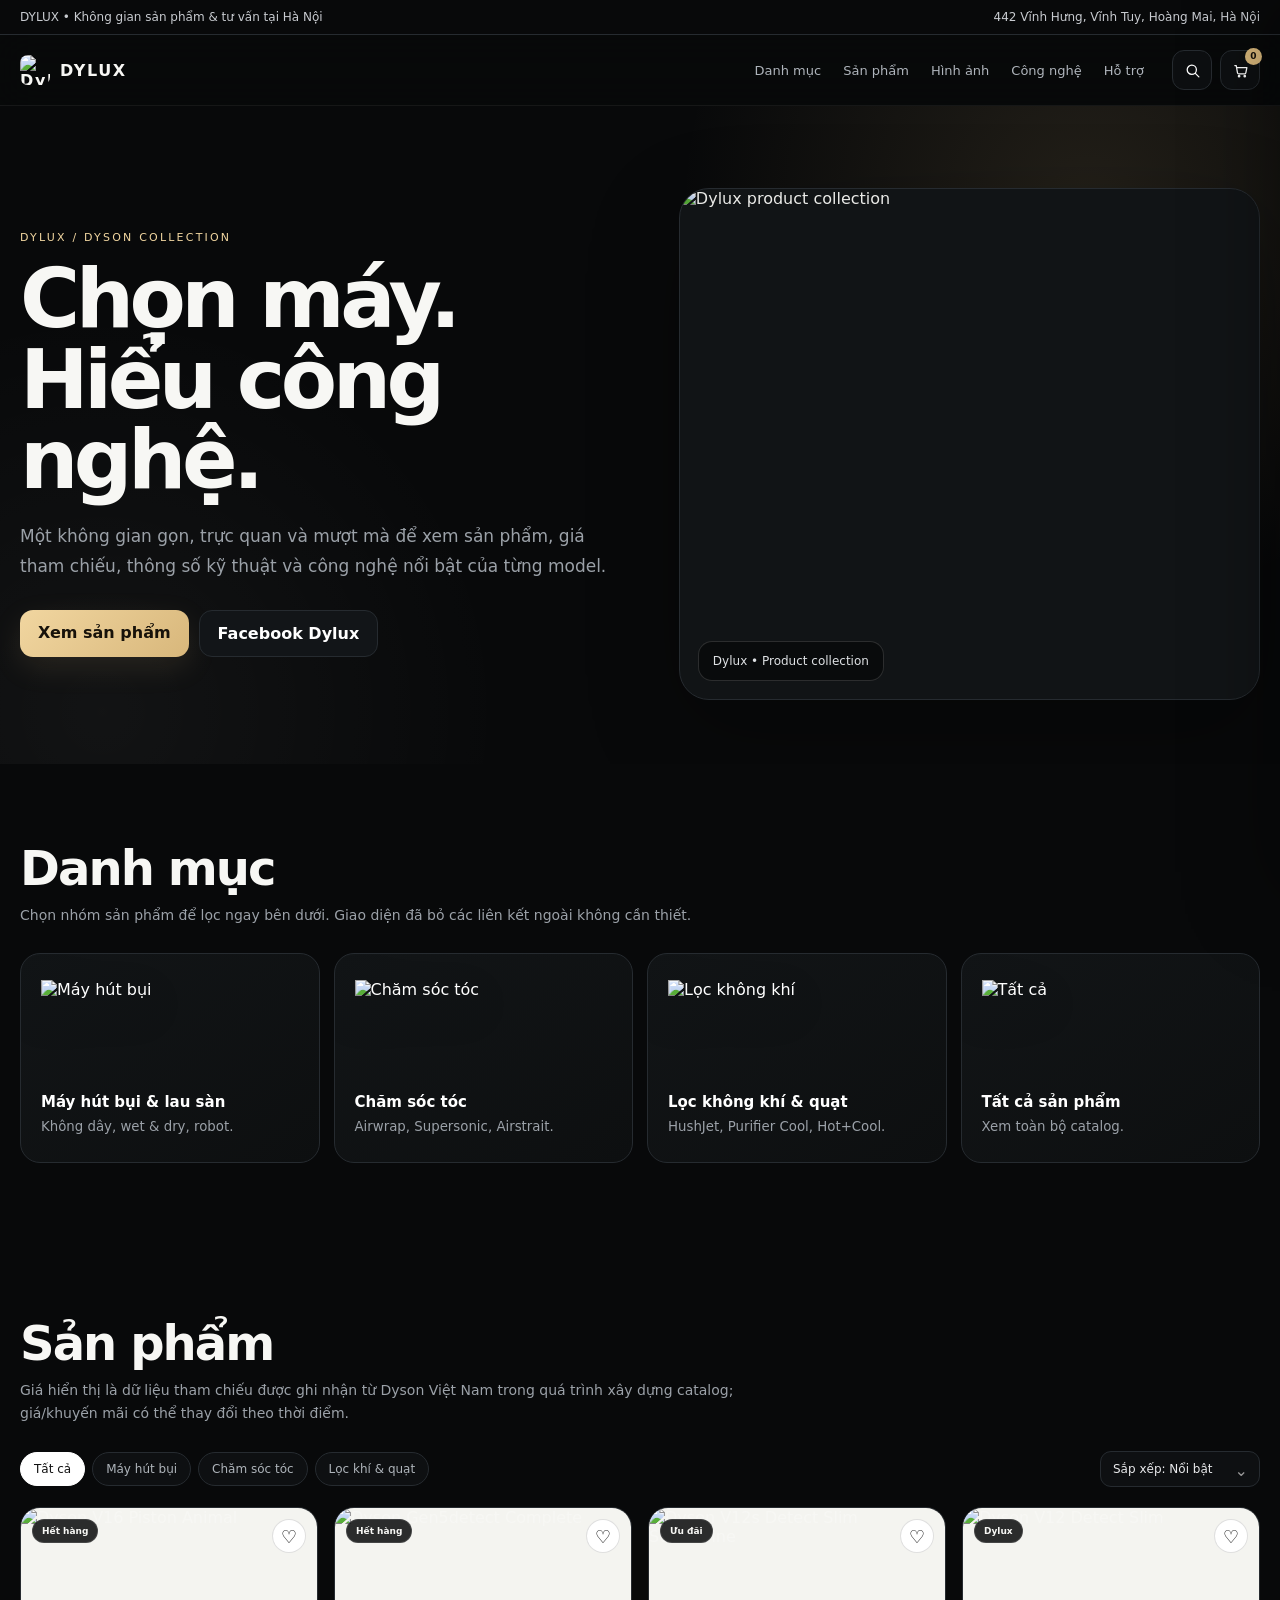
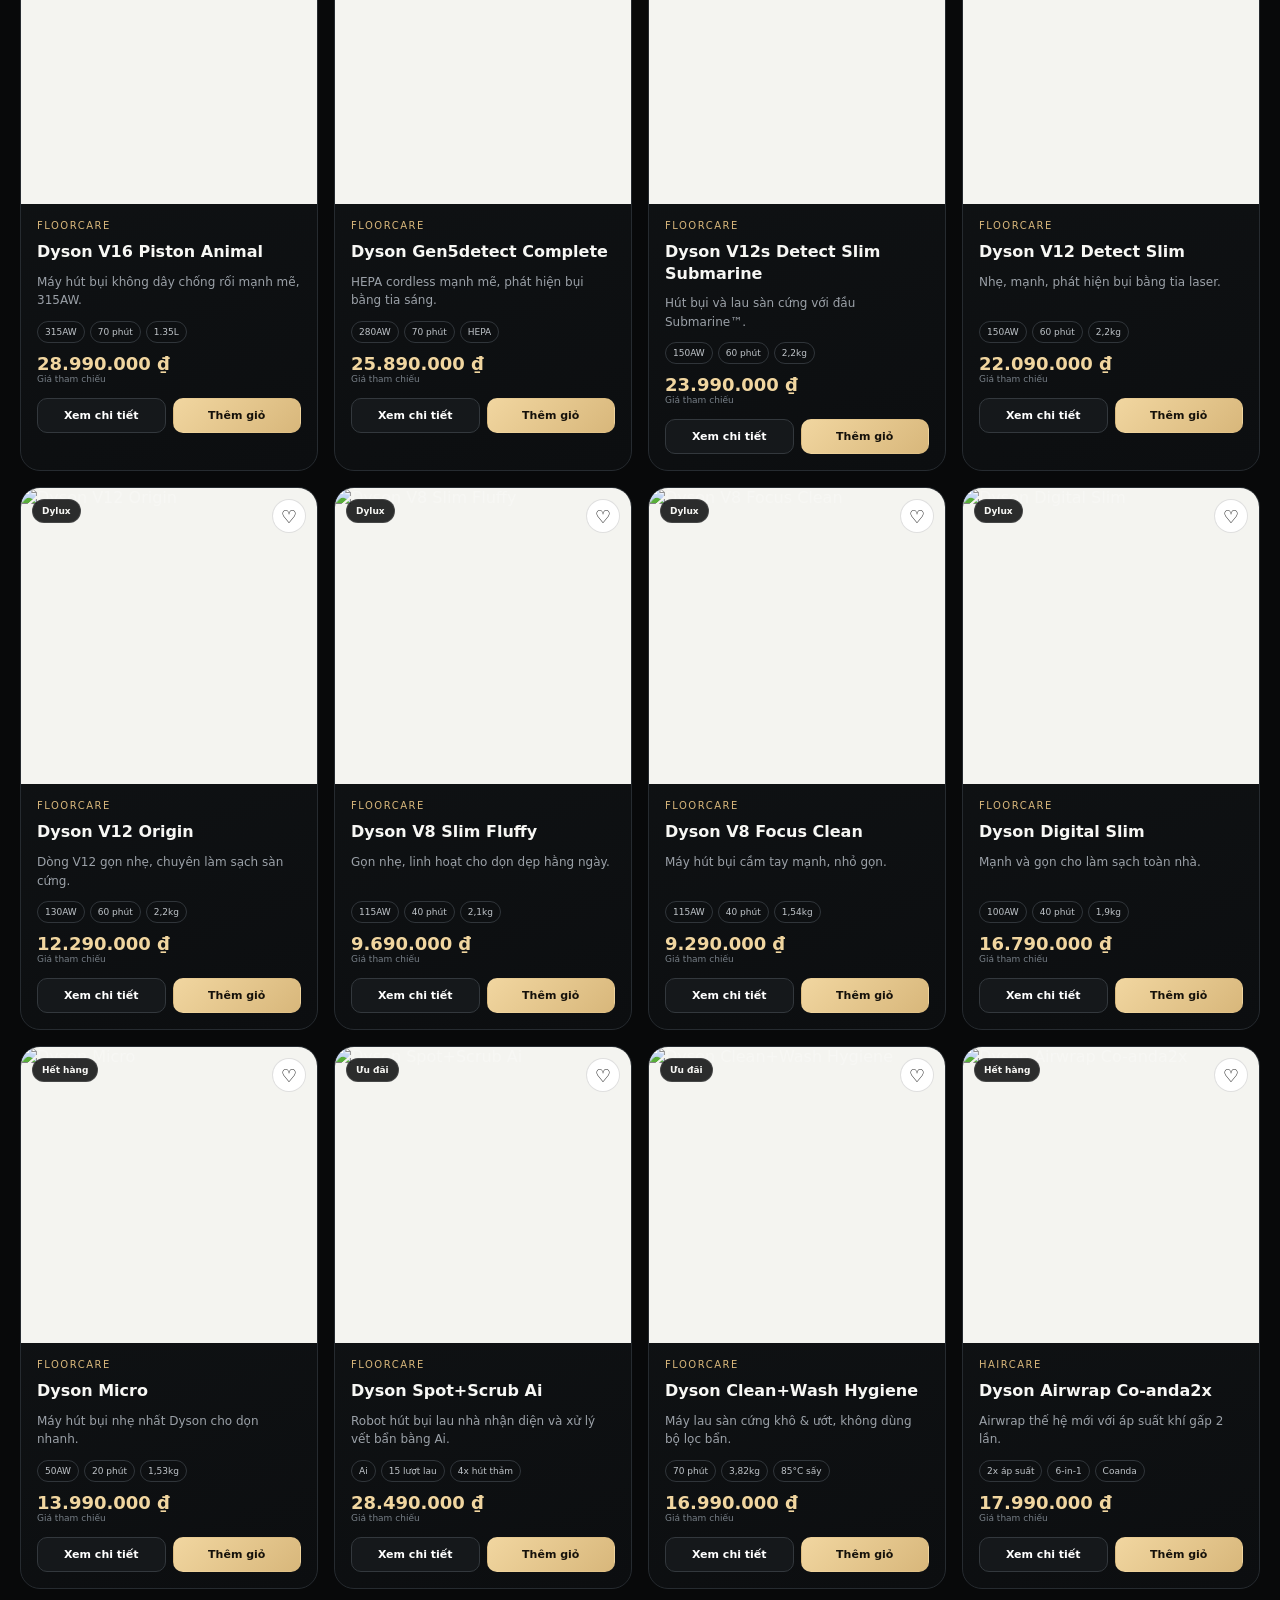
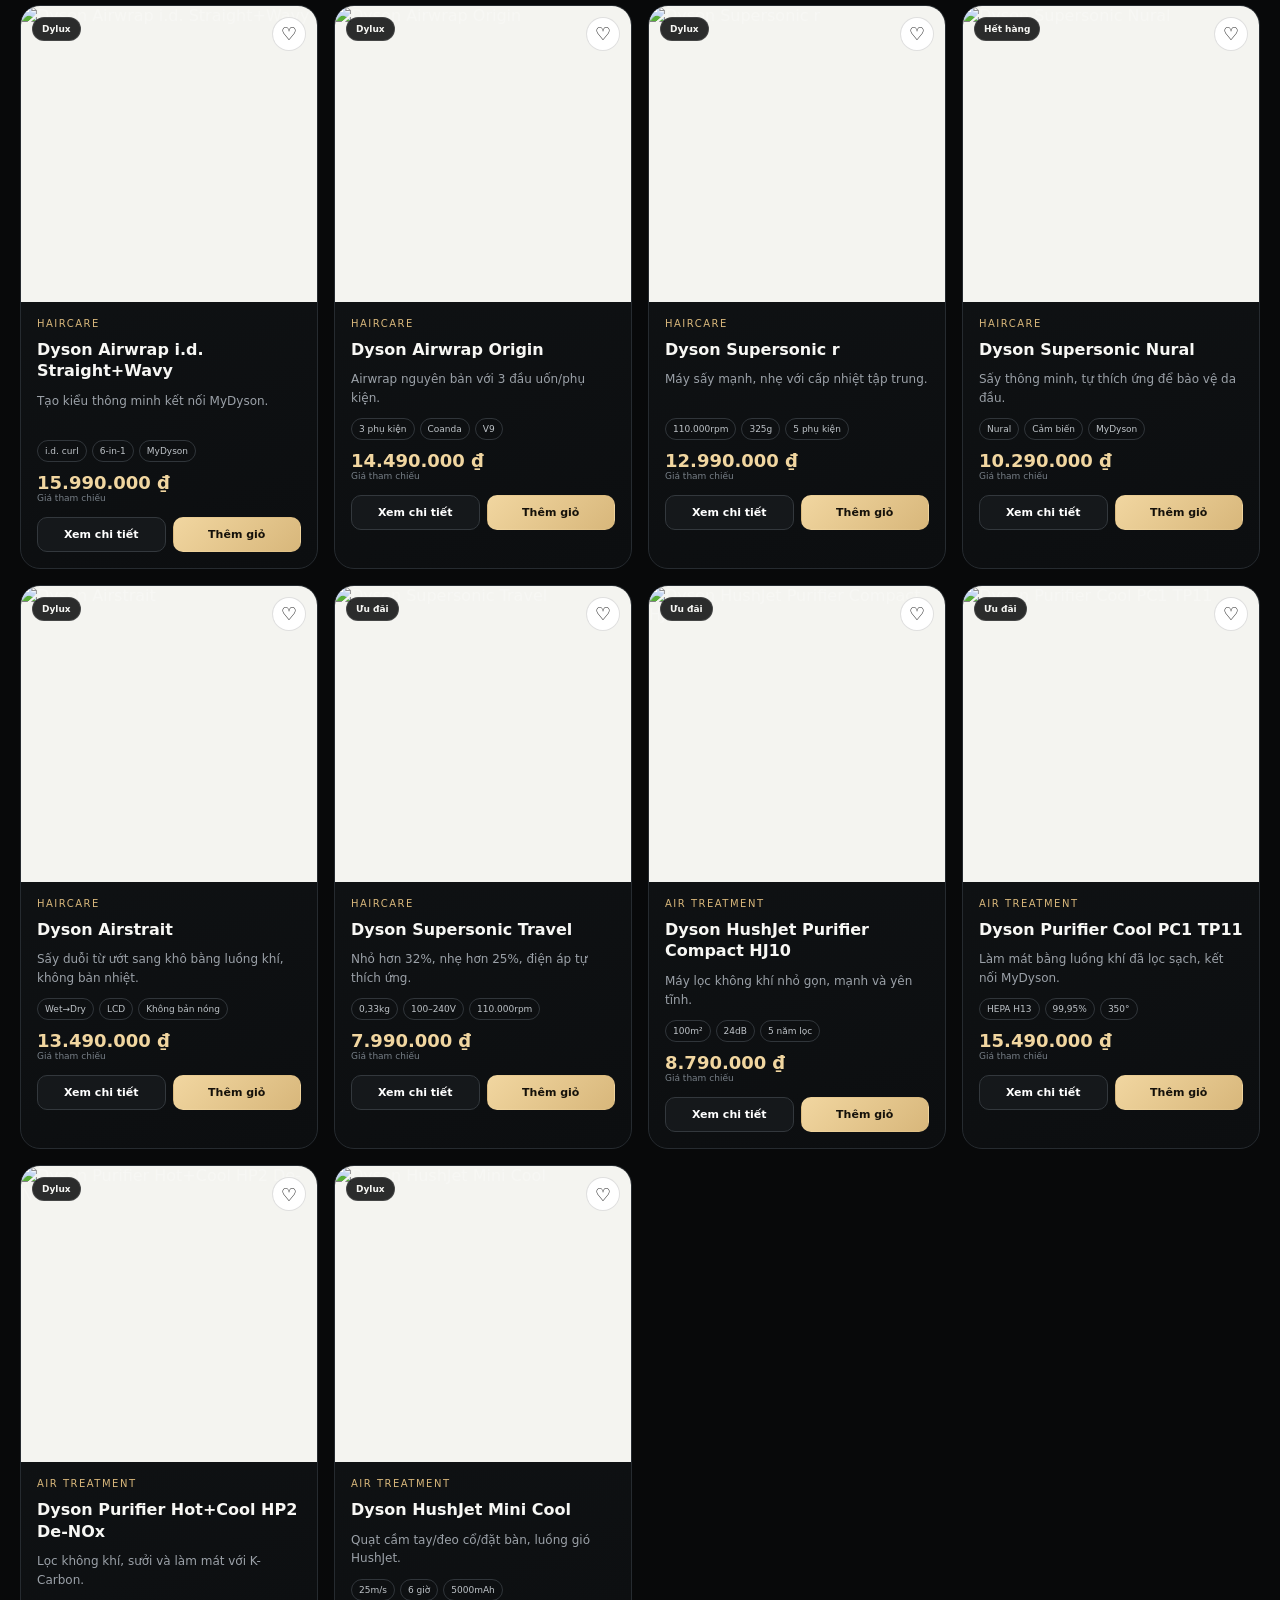
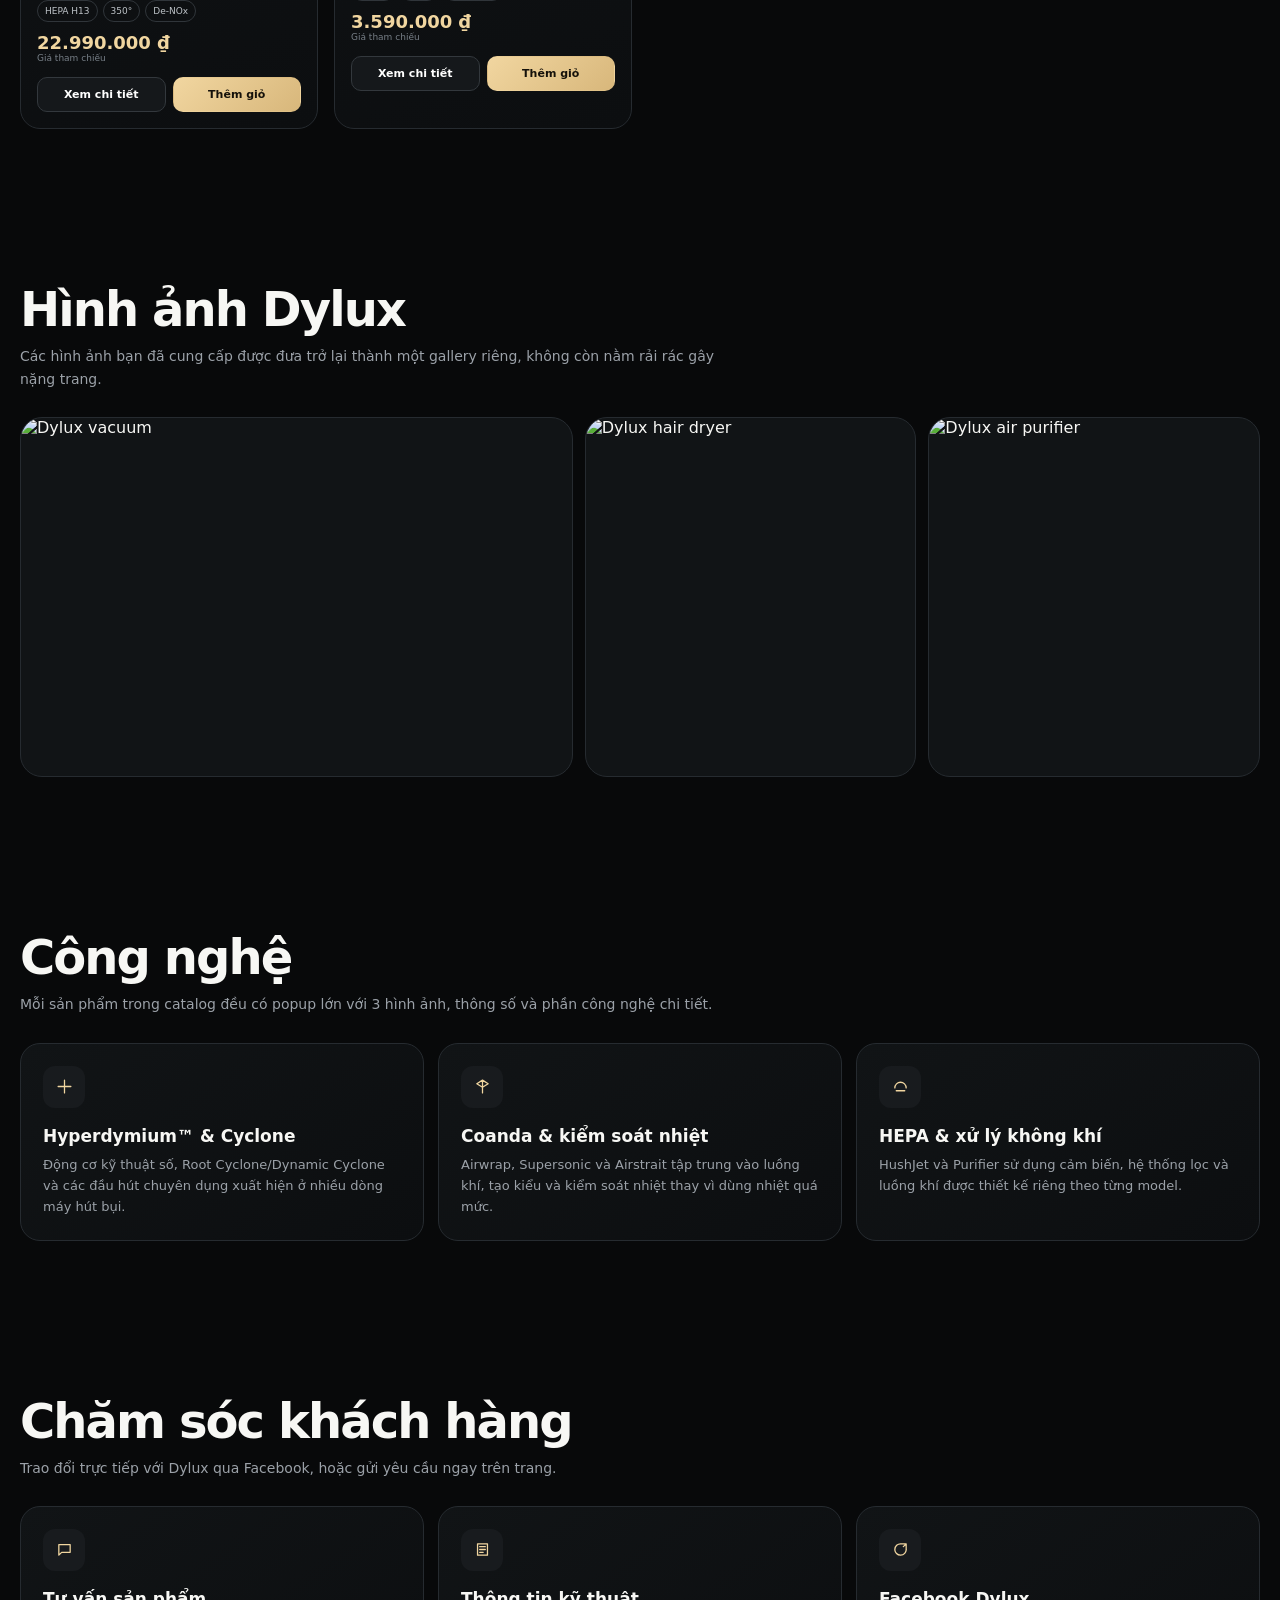
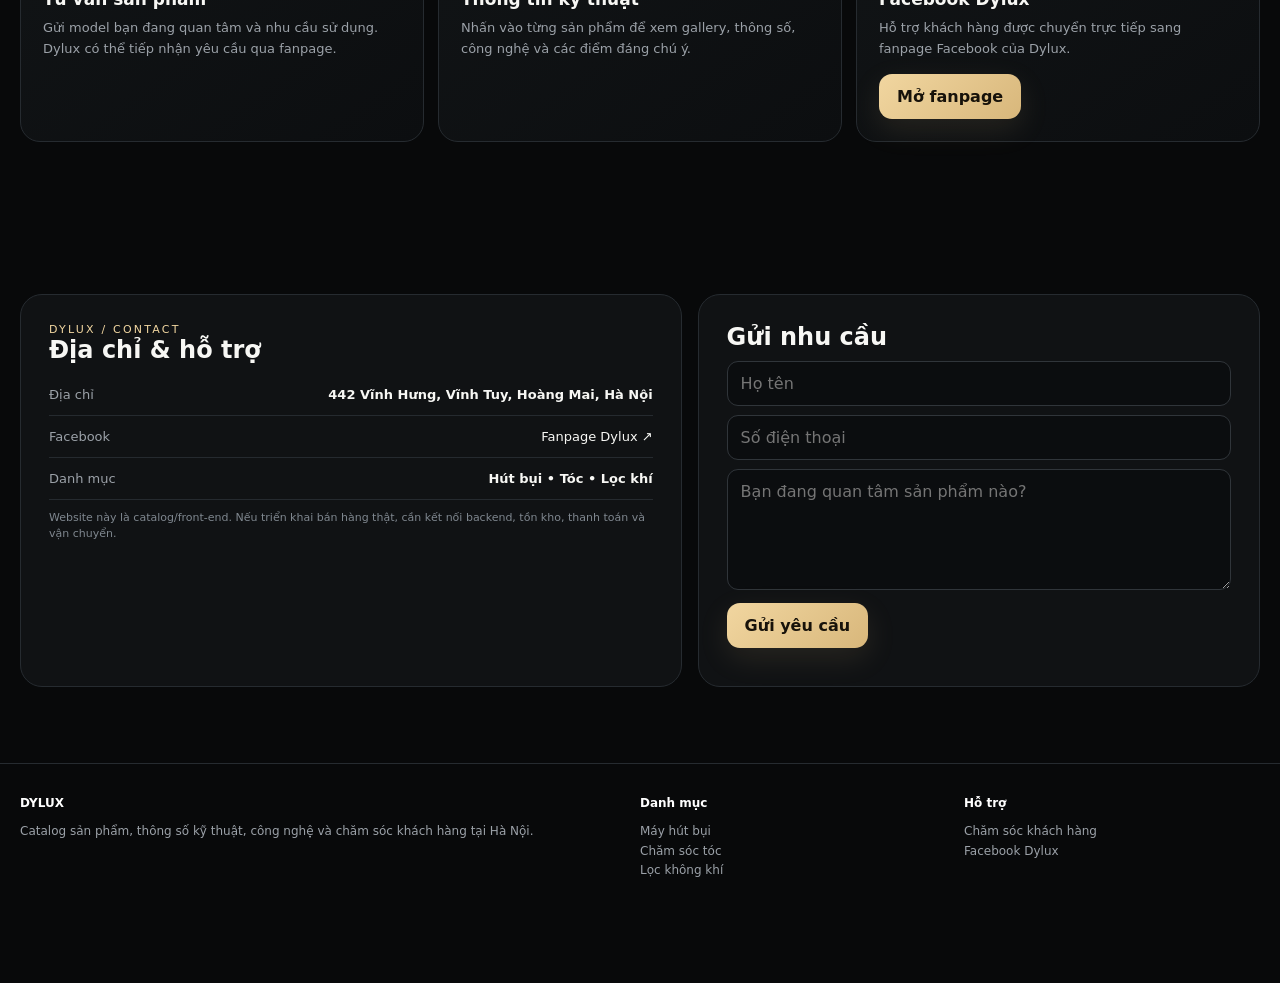
==== commit 1a4da34a: "Add files via upload" ====
--- a/index.html
+++ b/index.html
@@ -1,84 +1,83 @@
 <!doctype html>
 <html lang="vi">
 <head>
-<meta charset="utf-8">
-<meta name="viewport" content="width=device-width,initial-scale=1">
-<title>DYLUX — Dyson tại Việt Nam</title>
-<meta name="description" content="DYLUX — không gian sản phẩm Dyson: máy hút bụi, chăm sóc tóc, máy lọc không khí và dịch vụ khách hàng tại Hà Nội.">
+<meta charset="utf-8"><meta name="viewport" content="width=device-width,initial-scale=1">
+<title>DYLUX — Dyson tại Hà Nội</title>
+<meta name="description" content="DYLUX — danh mục sản phẩm Dyson, thông số kỹ thuật, công nghệ và chăm sóc khách hàng tại Hà Nội.">
 <link rel="icon" href="assets/prompt/dylux-logo.png">
 <style>
-:root{--bg:#070809;--panel:#101214;--panel2:#15181b;--line:#292d31;--text:#f4f5f6;--muted:#9da3aa;--accent:#d6b57a;--accent2:#f0d39b;--ok:#74d99b;--max:1240px}
-*{box-sizing:border-box}html{scroll-behavior:smooth;scroll-padding-top:86px}body{margin:0;background:var(--bg);color:var(--text);font-family:Inter,system-ui,-apple-system,BlinkMacSystemFont,"Segoe UI",sans-serif;-webkit-font-smoothing:antialiased}a{color:inherit;text-decoration:none}button,input,select,textarea{font:inherit}button{cursor:pointer}.wrap{max-width:var(--max);margin:auto;padding:0 24px}.top{font-size:12px;color:#c7cbd0;border-bottom:1px solid var(--line);padding:9px 0}.top .wrap{display:flex;justify-content:space-between;gap:12px}.header{position:sticky;top:0;z-index:30;background:rgba(7,8,9,.92);backdrop-filter:blur(16px);border-bottom:1px solid var(--line)}.nav{height:70px;display:flex;align-items:center;gap:28px}.brand{display:flex;align-items:center;gap:10px;font-weight:800;letter-spacing:.06em}.brand img{width:32px;height:32px;object-fit:contain;border-radius:8px}.menu{display:flex;gap:22px;align-items:center;margin-left:auto}.menu a{font-size:14px;color:#c6cbd0}.menu a:hover{color:#fff}.nav-actions{display:flex;gap:8px}.icon-btn{width:40px;height:40px;border:1px solid var(--line);border-radius:50%;background:#0c0e10;color:#fff}.cart-count{display:inline-grid;place-items:center;min-width:18px;height:18px;padding:0 5px;border-radius:999px;background:var(--accent);color:#111;font-size:10px;font-weight:800;margin-left:4px}.hero{padding:76px 0 54px;background:radial-gradient(circle at 75% 20%,rgba(214,181,122,.12),transparent 32%),radial-gradient(circle at 10% 80%,rgba(255,255,255,.05),transparent 30%)}.hero-grid{display:grid;grid-template-columns:1.05fr .95fr;gap:48px;align-items:center}.eyebrow{color:var(--accent2);font-size:13px;text-transform:uppercase;letter-spacing:.16em}.hero h1{font-size:clamp(40px,6vw,72px);line-height:1.02;margin:14px 0 18px;letter-spacing:-.04em}.hero p{max-width:650px;color:var(--muted);font-size:18px;line-height:1.65;margin:0 0 28px}.hero-actions{display:flex;gap:12px;flex-wrap:wrap}.btn{border:0;border-radius:12px;padding:13px 18px;font-weight:700}.primary{background:linear-gradient(135deg,var(--accent2),var(--accent));color:#14110b}.secondary{background:#111416;border:1px solid var(--line);color:#fff}.hero-img{min-height:480px;border:1px solid var(--line);border-radius:26px;background:linear-gradient(145deg,#14171a,#0a0b0d);display:grid;place-items:center;overflow:hidden}.hero-img img{width:82%;height:82%;object-fit:contain;filter:drop-shadow(0 30px 35px rgba(0,0,0,.45))}.trust{border-block:1px solid var(--line);padding:22px 0}.trust-grid{display:grid;grid-template-columns:repeat(4,1fr);gap:18px}.trust-item{display:flex;gap:12px;align-items:flex-start}.trust-item b{display:block;font-size:14px}.trust-item span{display:block;color:var(--muted);font-size:12px;margin-top:4px;line-height:1.4}.section{padding:76px 0}.section-head{display:flex;justify-content:space-between;gap:24px;align-items:end;margin-bottom:28px}.section h2{font-size:clamp(30px,4vw,44px);margin:0 0 8px;letter-spacing:-.03em}.section-head p{margin:0;color:var(--muted);max-width:650px;line-height:1.6}.cats{display:grid;grid-template-columns:repeat(4,1fr);gap:14px}.cat{border:1px solid var(--line);background:linear-gradient(160deg,#111416,#0b0d0f);border-radius:18px;padding:22px;min-height:170px;transition:.2s}.cat:hover{transform:translateY(-3px);border-color:#41464b}.cat img{height:68px;width:100%;object-fit:contain;margin-bottom:14px}.cat strong{font-size:16px}.cat small{display:block;color:var(--muted);line-height:1.5;margin-top:7px}.catalog-toolbar{display:flex;gap:10px;flex-wrap:wrap;margin-bottom:22px}.filter{border:1px solid var(--line);background:#0d0f11;color:#cdd1d5;padding:9px 13px;border-radius:999px}.filter.active,.filter:hover{background:#fff;color:#111;border-color:#fff}.select{border:1px solid var(--line);background:#0d0f11;color:#fff;border-radius:10px;padding:10px 12px;margin-left:auto}.product-grid{display:grid;grid-template-columns:repeat(4,1fr);gap:16px}.card{background:linear-gradient(160deg,#111416,#0b0d0f);border:1px solid var(--line);border-radius:18px;overflow:hidden;transition:.2s;display:flex;flex-direction:column}.card:hover{transform:translateY(-3px);border-color:#454a50}.card-media{position:relative;aspect-ratio:1/1;background:#f5f5f2;display:grid;place-items:center;overflow:hidden}.card-media img{width:88%;height:88%;object-fit:contain;transition:.25s}.card:hover .card-media img{transform:scale(1.035)}.badge{position:absolute;left:12px;top:12px;background:#111;color:#fff;border:1px solid #333;padding:5px 8px;border-radius:999px;font-size:10px;font-weight:700}.fav{position:absolute;right:10px;top:10px;border:1px solid #ddd;background:#fff;color:#111;width:34px;height:34px;border-radius:50%}.body{padding:17px;display:flex;flex-direction:column;gap:10px;flex:1}.catline{color:var(--accent);font-size:11px;text-transform:uppercase;letter-spacing:.12em}.card h3{font-size:16px;line-height:1.35;margin:0}.desc{font-size:12px;color:var(--muted);line-height:1.5;min-height:38px}.chips{display:flex;flex-wrap:wrap;gap:6px}.chip{font-size:10px;border:1px solid #333;color:#b9bec3;border-radius:999px;padding:4px 7px}.price{font-size:18px;font-weight:800;color:var(--accent2)}.price-note{font-size:10px;color:var(--muted)}.card-actions{display:grid;grid-template-columns:1fr 1fr;gap:8px;margin-top:auto}.card-actions button,.card-actions a{padding:10px 8px;border-radius:10px;border:1px solid #34383d;background:#15181b;color:#fff;font-size:12px;text-align:center}.card-actions .buy{background:linear-gradient(135deg,var(--accent2),var(--accent));color:#15110a;border-color:transparent;font-weight:800}.feature{display:grid;grid-template-columns:1fr 1fr;gap:22px}.feature-box{border:1px solid var(--line);border-radius:20px;background:linear-gradient(145deg,#121518,#0b0d0f);padding:28px}.feature-box h3{font-size:22px;margin:0 0 10px}.feature-box p,.feature-box li{color:var(--muted);line-height:1.65;font-size:14px}.feature-box ul{padding-left:20px}.address{display:grid;grid-template-columns:1.1fr .9fr;gap:18px}.contact-card{border:1px solid var(--line);border-radius:20px;padding:28px;background:#101214}.contact-card .big{font-size:22px;font-weight:800}.contact-row{display:flex;justify-content:space-between;gap:20px;padding:13px 0;border-bottom:1px solid #262a2e}.contact-row:last-child{border-bottom:0}.footer{border-top:1px solid var(--line);padding:30px 0 90px;color:var(--muted);font-size:12px}.footer-grid{display:grid;grid-template-columns:2fr 1fr 1fr;gap:28px}.footer strong{color:#fff}.mobilebar{display:none}.modal{position:fixed;inset:0;background:rgba(0,0,0,.72);z-index:100;display:none;align-items:center;justify-content:center;padding:20px}.modal.open{display:flex}.modal-box{width:min(980px,100%);max-height:90vh;overflow:auto;background:#101214;border:1px solid #363b40;border-radius:20px;box-shadow:0 30px 80px rgba(0,0,0,.55)}.modal-head{display:flex;justify-content:space-between;align-items:center;padding:18px 20px;border-bottom:1px solid var(--line);position:sticky;top:0;background:#101214;z-index:2}.close{border:1px solid #363b40;background:#15181b;color:#fff;border-radius:50%;width:34px;height:34px}.detail{display:grid;grid-template-columns:.9fr 1.1fr;gap:24px;padding:24px}.detail-img{background:#f5f5f2;border-radius:16px;display:grid;place-items:center;min-height:420px}.detail-img img{width:90%;height:90%;object-fit:contain}.detail h2{font-size:32px;margin:0 0 10px}.detail .lead{color:#b8bdc3;line-height:1.6}.specs{display:grid;grid-template-columns:1fr 1fr;gap:10px;margin:18px 0}.spec{border:1px solid #30353a;border-radius:12px;padding:12px}.spec b{display:block;font-size:11px;color:#8f969d;text-transform:uppercase}.spec span{display:block;margin-top:4px;font-size:14px}.tech{border-top:1px solid var(--line);padding-top:18px}.tech h4{margin:0 0 8px}.tech p{color:#b8bdc3;line-height:1.6;font-size:13px}.search-box{padding:18px 20px;border-bottom:1px solid var(--line)}.search-box input{width:100%;background:#0a0c0e;border:1px solid #34393e;color:#fff;border-radius:12px;padding:13px}.search-results{padding:18px 20px;display:grid;gap:8px}.search-result{display:flex;align-items:center;gap:12px;padding:10px;border:1px solid #292e33;border-radius:12px}.search-result img{width:54px;height:54px;object-fit:contain;background:#f5f5f2;border-radius:8px}.cart{position:fixed;right:0;top:0;height:100%;width:min(420px,100%);background:#101214;border-left:1px solid #383d42;z-index:90;transform:translateX(105%);transition:.25s;display:flex;flex-direction:column}.cart.open{transform:none}.cart-head,.cart-foot{padding:18px;border-bottom:1px solid var(--line)}.cart-foot{border-top:1px solid var(--line);border-bottom:0;margin-top:auto}.cart-items{padding:14px;overflow:auto}.cart-item{display:grid;grid-template-columns:70px 1fr auto;gap:10px;padding:12px 0;border-bottom:1px solid #25292d}.cart-item img{width:70px;height:70px;background:#f5f5f2;border-radius:10px;object-fit:contain}.qty{display:flex;align-items:center;gap:8px;margin-top:7px}.qty button{width:24px;height:24px;border:1px solid #333;background:#16191c;color:#fff;border-radius:6px}.empty{color:var(--muted);padding:30px 10px;text-align:center}.notice{font-size:11px;color:#858c93;line-height:1.5;margin-top:14px}.hide{display:none!important}@media(max-width:1000px){.menu{gap:12px}.menu a:nth-child(n+4){display:none}.product-grid{grid-template-columns:repeat(3,1fr)}.cats{grid-template-columns:repeat(2,1fr)}.trust-grid{grid-template-columns:repeat(2,1fr)}.hero-grid,.feature,.address{grid-template-columns:1fr}.hero-img{min-height:360px}}@media(max-width:700px){.wrap{padding:0 16px}.top .wrap{display:block}.top .wrap span:last-child{display:none}.nav{height:62px}.menu{display:none}.nav-actions{margin-left:auto}.hero{padding:45px 0}.hero h1{font-size:42px}.hero p{font-size:16px}.product-grid{grid-template-columns:1fr 1fr;gap:12px}.card-body{}.card-media{aspect-ratio:1/1}.card h3{font-size:14px}.desc{min-height:auto}.card-actions{grid-template-columns:1fr}.select{margin-left:0}.section{padding:54px 0}.section-head{display:block}.section-head p{margin-top:8px}.detail{grid-template-columns:1fr;padding:16px}.detail-img{min-height:280px}.detail h2{font-size:25px}.footer-grid{grid-template-columns:1fr}.mobilebar{display:flex;position:fixed;bottom:0;left:0;right:0;height:64px;background:rgba(10,11,12,.96);border-top:1px solid #30343a;z-index:40;justify-content:space-around;align-items:center}.mobilebar a,.mobilebar button{background:none;border:0;color:#c7ccd1;font-size:11px}.mobilebar span{display:block;font-size:18px;margin-bottom:2px}.cart{width:100%}}@media(max-width:460px){.product-grid{grid-template-columns:1fr}.cats{grid-template-columns:1fr}.trust-grid{grid-template-columns:1fr}.hero-img{min-height:280px}}
+:root{--bg:#08090a;--panel:#101214;--panel2:#15181b;--line:#262b30;--text:#f7f7f4;--muted:#9ba1a8;--gold:#d8b77b;--gold2:#f1d6a0;--max:1260px;--ease:cubic-bezier(.2,.8,.2,1)}
+*{box-sizing:border-box}html{scroll-behavior:smooth;scroll-padding-top:86px}body{margin:0;background:var(--bg);color:var(--text);font-family:Inter,ui-sans-serif,system-ui,-apple-system,"Segoe UI",sans-serif;-webkit-font-smoothing:antialiased}body.modal-open{overflow:hidden}a{color:inherit;text-decoration:none}button,input,select,textarea{font:inherit}button{cursor:pointer}img{max-width:100%;display:block}.wrap{width:min(var(--max),calc(100% - 40px));margin:auto}.topline{border-bottom:1px solid var(--line);font-size:12px;color:#c8cbd0}.topline .wrap{height:34px;display:flex;align-items:center;justify-content:space-between;gap:16px}.header{position:sticky;top:0;z-index:50;background:rgba(8,9,10,.78);backdrop-filter:blur(18px);border-bottom:1px solid rgba(255,255,255,.06)}.nav{height:70px;display:flex;align-items:center;gap:24px}.brand{display:flex;align-items:center;gap:10px;font-weight:900;letter-spacing:.1em;min-width:max-content}.brand img{width:30px;height:30px;object-fit:contain;border-radius:8px}.menu{display:flex;gap:22px;margin-left:auto}.menu button,.menu a{border:0;background:none;color:#aeb4bb;font-size:13px;padding:7px 0;transition:.2s}.menu button:hover,.menu a:hover{color:#fff}.nav-actions{display:flex;gap:8px;margin-left:4px}.icon-btn{width:40px;height:40px;border:1px solid var(--line);background:#0d0f11;color:#fff;border-radius:12px;display:grid;place-items:center;transition:.2s}.icon-btn:hover{transform:translateY(-2px);border-color:#4b5056;background:#14171a}.icon{width:17px;height:17px;stroke:currentColor;fill:none;stroke-width:1.8;stroke-linecap:round;stroke-linejoin:round}.cart-count{position:absolute;margin: -28px 0 0 27px;min-width:17px;height:17px;padding:0 4px;border-radius:99px;background:var(--gold);color:#16120c;font-size:9px;font-weight:900;display:grid;place-items:center}.hero{padding:82px 0 64px;position:relative;overflow:hidden}.hero:before{content:"";position:absolute;inset:-20%;background:radial-gradient(circle at 75% 25%,rgba(216,183,123,.13),transparent 27%),radial-gradient(circle at 20% 80%,rgba(255,255,255,.045),transparent 25%);pointer-events:none}.hero-grid{position:relative;display:grid;grid-template-columns:1.02fr .98fr;gap:54px;align-items:center}.eyebrow{color:var(--gold2);font-size:11px;letter-spacing:.2em;text-transform:uppercase}h1{font-size:clamp(46px,6.5vw,82px);line-height:.98;letter-spacing:-.055em;margin:15px 0 22px}.hero p{color:var(--muted);font-size:17px;line-height:1.75;max-width:650px;margin:0 0 28px}.hero-actions{display:flex;gap:10px;flex-wrap:wrap}.btn{border:0;border-radius:13px;padding:13px 18px;font-weight:800;transition:transform .22s var(--ease),box-shadow .22s var(--ease),background .22s var(--ease)}.btn:hover{transform:translateY(-2px)}.primary{background:linear-gradient(135deg,var(--gold2),var(--gold));color:#17120a;box-shadow:0 10px 30px rgba(216,183,123,.12)}.secondary{background:#121518;border:1px solid var(--line);color:#fff}.hero-visual{position:relative;min-height:510px;border:1px solid var(--line);border-radius:30px;overflow:hidden;background:#111416;box-shadow:0 30px 90px rgba(0,0,0,.28)}.hero-visual img{width:100%;height:100%;min-height:510px;object-fit:cover;object-position:center;opacity:.94;transition:transform 1.2s var(--ease)}.hero-visual:hover img{transform:scale(1.035)}.hero-label{position:absolute;left:18px;bottom:18px;padding:12px 14px;border:1px solid rgba(255,255,255,.14);background:rgba(7,8,9,.66);backdrop-filter:blur(14px);border-radius:14px;font-size:12px;color:#dfe2e5}.section{padding:76px 0}.section-head{display:flex;justify-content:space-between;align-items:end;gap:20px;margin-bottom:26px}.section-head h2{font-size:clamp(30px,4vw,48px);letter-spacing:-.04em;margin:0 0 8px}.section-head p{margin:0;color:var(--muted);line-height:1.65;max-width:720px;font-size:14px}.cats{display:grid;grid-template-columns:repeat(4,1fr);gap:14px}.cat{position:relative;text-align:left;min-height:210px;padding:20px;border:1px solid var(--line);border-radius:20px;background:linear-gradient(145deg,#121517,#0d0f10);overflow:hidden;color:#fff;transition:.28s var(--ease)}.cat:hover{transform:translateY(-5px);border-color:#4a5057;box-shadow:0 20px 50px rgba(0,0,0,.22)}.cat img{height:100px;width:100%;object-fit:contain;margin-bottom:12px;filter:drop-shadow(0 14px 20px rgba(0,0,0,.3))}.cat strong{font-size:15px}.cat small{display:block;color:var(--muted);line-height:1.5;margin-top:6px}.catalog-top{display:flex;align-items:center;gap:10px;margin-bottom:20px;flex-wrap:wrap}.filters{display:flex;gap:7px;flex-wrap:wrap}.filter{border:1px solid var(--line);background:#0e1012;color:#aeb4ba;border-radius:999px;padding:9px 13px;font-size:12px;transition:.2s}.filter:hover,.filter.active{background:#fff;color:#111;border-color:#fff}.sort-wrap{margin-left:auto;position:relative}.sort{appearance:none;border:1px solid var(--line);background:#0e1012;color:#e9eaec;border-radius:11px;padding:10px 34px 10px 12px;font-size:12px;min-width:160px}.sort-arrow{position:absolute;right:12px;top:10px;pointer-events:none;color:#999}.product-grid{display:grid;grid-template-columns:repeat(4,1fr);gap:16px}.card{border:1px solid var(--line);border-radius:20px;overflow:hidden;background:linear-gradient(160deg,#111416,#0c0e10);transition:transform .3s var(--ease),border-color .3s,box-shadow .3s;animation:rise .5s var(--ease) both}.card:hover{transform:translateY(-5px);border-color:#484e55;box-shadow:0 22px 60px rgba(0,0,0,.2)}.card-media{aspect-ratio:1/1;background:#f4f4f0;position:relative;overflow:hidden;display:grid;place-items:center}.card-media img{width:100%;height:100%;object-fit:cover;transition:transform .5s var(--ease)}.card:hover .card-media img{transform:scale(1.035)}.badge{position:absolute;left:11px;top:11px;padding:6px 9px;border-radius:99px;background:rgba(10,11,12,.86);border:1px solid rgba(255,255,255,.12);font-size:9px;font-weight:800}.fav{position:absolute;right:11px;top:11px;width:34px;height:34px;border:1px solid rgba(0,0,0,.12);background:rgba(255,255,255,.94);border-radius:50%;font-size:18px;color:#111;transition:.2s}.fav:hover{transform:scale(1.08)}.card-body{padding:16px;display:flex;flex-direction:column;gap:10px}.catline{font-size:10px;letter-spacing:.15em;text-transform:uppercase;color:var(--gold)}.card h3{font-size:16px;line-height:1.35;margin:0}.desc{font-size:12px;color:var(--muted);line-height:1.55;min-height:38px}.chips{display:flex;gap:5px;flex-wrap:wrap}.chip{font-size:9px;padding:5px 7px;border:1px solid #30353a;border-radius:99px;color:#bfc4c9}.price{font-size:18px;font-weight:900;color:var(--gold2)}.price-note{font-size:9px;color:#777f87}.card-actions{display:grid;grid-template-columns:1fr 1fr;gap:7px;margin-top:4px}.card-actions button{border:1px solid #33383d;background:#15181b;color:#fff;border-radius:10px;padding:10px 7px;font-size:11px;font-weight:700;transition:.2s}.card-actions button:hover{background:#202428}.card-actions .buy{background:linear-gradient(135deg,var(--gold2),var(--gold));color:#15110a;border-color:transparent}.visual-strip{display:grid;grid-template-columns:1.25fr .75fr .75fr;gap:12px}.visual-strip figure{margin:0;border-radius:22px;overflow:hidden;border:1px solid var(--line);background:#111416;min-height:230px}.visual-strip figure:first-child{min-height:360px}.visual-strip img{width:100%;height:100%;object-fit:cover;transition:transform .7s var(--ease)}.visual-strip figure:hover img{transform:scale(1.04)}.visual-strip figcaption{position:absolute}.service-grid{display:grid;grid-template-columns:repeat(3,1fr);gap:14px}.service{border:1px solid var(--line);border-radius:20px;padding:22px;background:linear-gradient(145deg,#111416,#0c0e10);transition:.25s}.service:hover{transform:translateY(-4px);border-color:#444a50}.service-icon{width:42px;height:42px;border-radius:12px;background:#181b1e;display:grid;place-items:center;margin-bottom:18px;color:var(--gold2)}.service h3{margin:0 0 8px;font-size:17px}.service p{margin:0;color:var(--muted);font-size:13px;line-height:1.65}.contact-grid{display:grid;grid-template-columns:1fr .85fr;gap:16px}.contact-card{border:1px solid var(--line);border-radius:22px;padding:28px;background:#101214}.contact-card h3{margin:0 0 10px;font-size:24px}.contact-row{display:flex;justify-content:space-between;gap:20px;padding:13px 0;border-bottom:1px solid #252a2f;font-size:13px}.contact-row:last-child{border-bottom:0}.contact-row span{color:var(--muted)}.contact-card input,.contact-card textarea{width:100%;border:1px solid #30353a;background:#0b0d0f;color:#fff;border-radius:11px;padding:12px 13px;margin-bottom:9px;outline:none;transition:.2s}.contact-card input:focus,.contact-card textarea:focus{border-color:#656c73;box-shadow:0 0 0 3px rgba(255,255,255,.03)}.notice{color:#7f878f;font-size:11px;line-height:1.5;margin-top:10px}.footer{border-top:1px solid var(--line);padding:32px 0 90px;color:var(--muted);font-size:12px}.footer-grid{display:grid;grid-template-columns:2fr 1fr 1fr;gap:28px}.footer strong{color:#fff}.footer p{line-height:1.65}.footer a:hover{color:#fff}.modal{position:fixed;inset:0;background:rgba(0,0,0,.76);backdrop-filter:blur(10px);z-index:100;display:none;align-items:center;justify-content:center;padding:22px;opacity:0;transition:opacity .25s}.modal.open{display:flex;opacity:1}.modal-box{width:min(1120px,100%);max-height:92vh;overflow:auto;background:#101214;border:1px solid #343a40;border-radius:24px;box-shadow:0 40px 100px rgba(0,0,0,.55);transform:translateY(12px) scale(.985);transition:transform .3s var(--ease)}.modal.open .modal-box{transform:none}.modal-head{position:sticky;top:0;z-index:4;height:62px;display:flex;align-items:center;justify-content:space-between;padding:0 18px;background:rgba(16,18,20,.94);backdrop-filter:blur(16px);border-bottom:1px solid var(--line)}.close{width:36px;height:36px;border:1px solid #373d43;background:#15181b;color:#fff;border-radius:50%;font-size:20px}.detail{padding:24px;display:grid;grid-template-columns:1.05fr .95fr;gap:28px}.gallery{display:grid;grid-template-columns:82px 1fr;gap:10px;align-self:start;position:sticky;top:0}.thumbs{display:grid;gap:8px;align-content:start}.thumb{height:76px;border:1px solid #30353a;border-radius:12px;overflow:hidden;background:#f4f4f0;padding:0}.thumb.active{border-color:var(--gold)}.thumb img{width:100%;height:100%;object-fit:cover}.main-photo{border-radius:18px;overflow:hidden;background:#f4f4f0;aspect-ratio:1/1;display:grid;place-items:center}.main-photo img{width:100%;height:100%;object-fit:cover;transition:.3s}.detail h2{font-size:36px;line-height:1.05;letter-spacing:-.04em;margin:3px 0 10px}.detail .lead{color:#b9bfc5;line-height:1.65;font-size:14px;margin:0 0 15px}.detail-price{font-size:28px;font-weight:900;color:var(--gold2);margin-bottom:18px}.tabs{display:flex;gap:6px;border-bottom:1px solid #2b3035;margin:18px 0}.tab{border:0;background:none;color:#858c94;padding:10px 8px;font-size:12px;border-bottom:2px solid transparent}.tab.active{color:#fff;border-bottom-color:var(--gold)}.tab-panel{display:none}.tab-panel.active{display:block}.specs{display:grid;grid-template-columns:1fr 1fr;gap:8px}.spec{border:1px solid #2e3439;border-radius:12px;padding:11px}.spec b{display:block;color:#818990;font-size:9px;text-transform:uppercase;letter-spacing:.1em}.spec span{display:block;margin-top:5px;font-size:13px;line-height:1.4}.tech-block{border:1px solid #30353a;border-radius:14px;padding:14px;margin-top:12px}.tech-block h4{margin:0 0 7px;font-size:13px}.tech-block p{margin:0;color:#b9bfc5;line-height:1.65;font-size:13px}.search-modal{width:min(760px,100%)}.search-inner{padding:18px}.search-input{width:100%;border:1px solid #3a4046;background:#0b0d0f;color:#fff;border-radius:13px;padding:14px 15px;outline:none}.search-cats{display:flex;gap:7px;flex-wrap:wrap;margin:12px 0}.search-cats button{border:1px solid #30353a;background:#14171a;color:#bfc4c9;border-radius:999px;padding:8px 11px;font-size:11px}.search-cats button:hover{color:#fff;border-color:#555b61}.search-results{display:grid;gap:7px;max-height:55vh;overflow:auto}.search-result{display:flex;align-items:center;gap:12px;padding:10px;border:1px solid #292e33;border-radius:12px;background:#0d0f11;color:#fff;text-align:left}.search-result img{width:52px;height:52px;object-fit:cover;border-radius:9px;background:#f4f4f0}.cart{position:fixed;right:0;top:0;height:100%;width:min(430px,100%);background:#101214;border-left:1px solid #383d42;z-index:90;transform:translateX(105%);transition:transform .35s var(--ease);display:flex;flex-direction:column;box-shadow:-30px 0 80px rgba(0,0,0,.35)}.cart.open{transform:none}.cart-head,.cart-foot{padding:18px;border-bottom:1px solid var(--line)}.cart-foot{border-top:1px solid var(--line);border-bottom:0;margin-top:auto}.cart-items{padding:14px;overflow:auto}.cart-item{display:grid;grid-template-columns:66px 1fr auto;gap:10px;padding:12px 0;border-bottom:1px solid #252a2e}.cart-item img{width:66px;height:66px;object-fit:cover;border-radius:10px;background:#f4f4f0}.qty{display:flex;align-items:center;gap:7px;margin-top:7px}.qty button{width:24px;height:24px;border:1px solid #333;background:#16191c;color:#fff;border-radius:6px}.mobilebar{display:none}@keyframes rise{from{opacity:0;transform:translateY(10px)}to{opacity:1;transform:none}}@media(max-width:1040px){.menu{gap:12px}.menu a:nth-child(n+4){display:none}.product-grid{grid-template-columns:repeat(3,1fr)}.cats{grid-template-columns:repeat(2,1fr)}.hero-grid,.contact-grid{grid-template-columns:1fr}.hero-visual{min-height:420px}.hero-visual img{min-height:420px}}@media(max-width:720px){.wrap{width:min(var(--max),calc(100% - 28px))}.topline .wrap{height:38px}.topline .wrap span:last-child{display:none}.nav{height:62px}.menu{display:none}.nav-actions{margin-left:auto}.hero{padding:52px 0 44px}h1{font-size:46px}.hero p{font-size:15px}.hero-visual,.hero-visual img{min-height:330px}.cats,.service-grid{grid-template-columns:1fr}.product-grid{grid-template-columns:1fr 1fr;gap:11px}.section{padding:56px 0}.section-head{display:block}.section-head p{margin-top:8px}.sort-wrap{margin-left:0}.detail{grid-template-columns:1fr;padding:16px}.gallery{position:static;grid-template-columns:1fr}.thumbs{grid-template-columns:repeat(3,1fr);order:2}.thumb{height:70px}.detail h2{font-size:29px}.specs{grid-template-columns:1fr}.visual-strip{grid-template-columns:1fr 1fr}.visual-strip figure:first-child{grid-column:1/-1;min-height:300px}.visual-strip figure{min-height:190px}.footer-grid{grid-template-columns:1fr}.mobilebar{display:flex;position:fixed;bottom:0;left:0;right:0;height:62px;background:rgba(10,11,12,.96);backdrop-filter:blur(14px);border-top:1px solid #30343a;z-index:60;justify-content:space-around;align-items:center}.mobilebar a,.mobilebar button{border:0;background:none;color:#c7ccd1;font-size:10px;text-align:center}.mobilebar svg{display:block;margin:auto auto 3px}.cart{width:100%}}@media(max-width:460px){.product-grid{grid-template-columns:1fr}.visual-strip{grid-template-columns:1fr}.visual-strip figure:first-child{grid-column:auto}}
 </style>
 </head>
 <body>
-<div class="top"><div class="wrap"><span>DYLUX • Không gian Dyson tại Hà Nội</span><span>Địa chỉ: 442 Vĩnh Hưng, Vĩnh Tuy, Hoàng Mai, Hà Nội</span></div></div>
-<header class="header"><div class="wrap nav"><a class="brand" href="#top"><img src="assets/prompt/dylux-logo.png" alt="Dylux">DYLUX</a><nav class="menu"><a href="#danh-muc">Danh mục</a><a href="#san-pham">Sản phẩm</a><a href="#cong-nghe">Công nghệ</a><a href="#dich-vu">Dịch vụ</a><a href="#lien-he">Chăm sóc khách hàng</a></nav><div class="nav-actions"><button class="icon-btn" id="searchBtn" aria-label="Tìm kiếm">⌕</button><button class="icon-btn" id="cartBtn" aria-label="Giỏ hàng">🛒<span class="cart-count" id="cartCount">0</span></button></div></div></header>
+<div class="topline"><div class="wrap"><span>DYLUX • Không gian sản phẩm & tư vấn tại Hà Nội</span><span>442 Vĩnh Hưng, Vĩnh Tuy, Hoàng Mai, Hà Nội</span></div></div>
+<header class="header"><div class="wrap nav"><a class="brand" href="#top"><img src="assets/prompt/dylux-logo.png" alt="Dylux">DYLUX</a><nav class="menu"><a href="#danh-muc">Danh mục</a><a href="#san-pham">Sản phẩm</a><a href="#hinh-anh">Hình ảnh</a><a href="#cong-nghe">Công nghệ</a><a href="#lien-he">Hỗ trợ</a></nav><div class="nav-actions"><button class="icon-btn" id="searchBtn" aria-label="Tìm kiếm"><svg class="icon" viewBox="0 0 24 24"><circle cx="11" cy="11" r="6.5"/><path d="m16 16 5 5"/></svg></button><button class="icon-btn" id="cartBtn" aria-label="Giỏ hàng" style="position:relative"><svg class="icon" viewBox="0 0 24 24"><path d="M4 5h2l1.7 10.2a2 2 0 0 0 2 1.7h7.8a2 2 0 0 0 2-1.6L21 8H7"/><circle cx="10" cy="20" r="1"/><circle cx="18" cy="20" r="1"/></svg><span class="cart-count" id="cartCount">0</span></button></div></div></header>
 <main id="top">
-<section class="hero"><div class="wrap hero-grid"><div><div class="eyebrow">DYLUX • Dyson tại Việt Nam</div><h1>Công nghệ Dyson.<br>Chọn đúng máy.</h1><p>Danh mục được tinh gọn theo các sản phẩm Dyson đang hiển thị trên Dyson Việt Nam, kèm giá tham chiếu, thông số và công nghệ để bạn xem nhanh trước khi mua.</p><div class="hero-actions"><a class="btn primary" href="#san-pham">Xem sản phẩm</a><a class="btn secondary" href="#lien-he">Tư vấn tại Dylux</a></div></div><div class="hero-img"><img src="assets/prompt/dylux-vacuum.jpg" alt="Dyson tại Dylux"></div></div></section>
-<section class="trust"><div class="wrap trust-grid"><div class="trust-item"><div>✓</div><div><b>Thông tin rõ ràng</b><span>Giá và thông số có nguồn Dyson Việt Nam.</span></div></div><div class="trust-item"><div>◈</div><div><b>Tư vấn sản phẩm</b><span>Hỗ trợ chọn máy theo nhu cầu và ngân sách.</span></div></div><div class="trust-item"><div>↺</div><div><b>Chăm sóc sau mua</b><span>Hỗ trợ hướng dẫn sử dụng và bảo hành.</span></div></div><div class="trust-item"><div>⌂</div><div><b>Hà Nội</b><span>442 Vĩnh Hưng, Vĩnh Tuy, Hoàng Mai.</span></div></div></div></section>
-<section class="section" id="danh-muc"><div class="wrap"><div class="section-head"><div><h2>Danh mục sản phẩm</h2><p>Bấm trực tiếp vào từng nhóm — phần danh mục trên đầu trang đã được nối với bộ lọc sản phẩm.</p></div></div><div class="cats"><button class="cat" data-filter="vacuum"><img src="assets/prompt/dylux-vacuum.jpg" alt="Máy hút bụi"><strong>Máy hút bụi & lau sàn</strong><small>Không dây, wet & dry, robot và máy lau sàn.</small></button><button class="cat" data-filter="hair"><img src="assets/prompt/dylux-multistyler.jpg" alt="Chăm sóc tóc"><strong>Chăm sóc tóc</strong><small>Airwrap, Supersonic và Airstrait.</small></button><button class="cat" data-filter="air"><img src="assets/prompt/dylux-air-purifier.jpg" alt="Máy lọc không khí"><strong>Lọc không khí & quạt</strong><small>HushJet, Purifier Cool và Purifier Hot+Cool.</small></button><button class="cat" data-filter="all"><img src="assets/prompt/dylux-logo.png" alt="Tất cả"><strong>Tất cả sản phẩm</strong><small>Xem toàn bộ danh mục Dylux.</small></button></div></div></section>
-<section class="section" id="san-pham"><div class="wrap"><div class="section-head"><div><h2>Sản phẩm Dyson</h2><p>Giá dưới đây là giá được ghi nhận từ các trang Dyson Việt Nam đã kiểm tra trong tháng 09/2026; Dyson có thể thay đổi giá/khuyến mãi theo thời điểm.</p></div></div><div class="catalog-toolbar"><button class="filter active" data-filter="all">Tất cả</button><button class="filter" data-filter="vacuum">Máy hút bụi</button><button class="filter" data-filter="hair">Chăm sóc tóc</button><button class="filter" data-filter="air">Lọc khí & quạt</button><select class="select" id="sort"><option value="featured">Nổi bật</option><option value="priceAsc">Giá thấp → cao</option><option value="priceDesc">Giá cao → thấp</option><option value="name">Tên A–Z</option></select></div><div class="product-grid" id="productGrid"></div></div></section>
-<section class="section" id="cong-nghe"><div class="wrap"><div class="section-head"><div><h2>Công nghệ nổi bật</h2><p>Thông tin được rút gọn từ mô tả và thông số kỹ thuật trên Dyson Việt Nam để đọc nhanh.</p></div></div><div class="feature"><article class="feature-box"><h3>Hyperdymium™ & Cyclone</h3><p>Ở các dòng hút bụi, Dyson sử dụng động cơ kỹ thuật số Hyperdymium™ và hệ thống Root Cyclone/Dynamic Cyclone để tạo lực hút và tách bụi khỏi luồng khí.</p><ul><li>V16 Piston Animal: tối đa 315AW, 70 phút.</li><li>Gen5detect: 280AW, tối đa 70 phút.</li><li>V12 Detect Slim: 150AW, tối đa 60 phút.</li></ul></article><article class="feature-box"><h3>Air Multiplier™ & HEPA</h3><p>Các máy lọc không khí Dyson kết hợp cảm biến, hệ thống lọc kín và Air Multiplier™. Một số mẫu dùng HEPA H13, than hoạt tính hoặc K-Carbon tùy model.</p><ul><li>PC1: HEPA H13, theo dõi bằng MyDyson.</li><li>HP2 De-NOx: lọc + sưởi + làm mát.</li><li>HushJet: thiết kế luồng khí tập trung, êm hơn.</li></ul></article></div></div></section>
-<section class="section" id="dich-vu"><div class="wrap"><div class="section-head"><div><h2>Dịch vụ & chăm sóc khách hàng</h2><p>Dylux có khu vực hỗ trợ riêng thay vì các khối nội dung trang trí không cần thiết.</p></div></div><div class="feature"><div class="feature-box"><h3>Tư vấn trước khi mua</h3><p>Gửi nhu cầu, diện tích nhà, loại sàn hoặc loại tóc để được tư vấn model phù hợp.</p><a class="btn primary" href="#lien-he">Liên hệ Dylux</a></div><div class="feature-box"><h3>Hỗ trợ sau mua</h3><p>Hướng dẫn sử dụng, vệ sinh, phụ kiện và định hướng đăng ký/bảo hành theo chính sách của Dyson và đơn vị bán hàng.</p><a class="btn secondary" href="https://www.dyson.vn/vi-VN/support" target="_blank" rel="noopener">Mở Dyson Support</a></div></div></div></section>
-<section class="section" id="lien-he"><div class="wrap"><div class="section-head"><div><h2>Chăm sóc khách hàng</h2><p>Địa chỉ Dylux theo yêu cầu của bạn: 442 Vĩnh Hưng, Vĩnh Tuy, Hoàng Mai, Hà Nội.</p></div></div><div class="address"><div class="contact-card"><div class="big">DYLUX</div><p style="color:#aeb4ba;line-height:1.6">Không gian tư vấn sản phẩm Dyson tại Hà Nội.</p><div class="contact-row"><span>Địa chỉ</span><strong>442 Vĩnh Hưng, Vĩnh Tuy, Hoàng Mai, Hà Nội</strong></div><div class="contact-row"><span>Danh mục</span><strong>Máy hút bụi • Chăm sóc tóc • Lọc không khí</strong></div><div class="contact-row"><span>Website Dyson</span><a href="https://www.dyson.vn/vi-VN/" target="_blank" rel="noopener">dyson.vn</a></div></div><div class="contact-card"><h3 style="margin-top:0">Để lại nhu cầu</h3><form id="contactForm"><input required name="name" placeholder="Họ tên" style="width:100%;margin-bottom:9px;background:#0a0c0e;border:1px solid #34393e;color:#fff;padding:12px;border-radius:10px"><input required name="phone" placeholder="Số điện thoại" style="width:100%;margin-bottom:9px;background:#0a0c0e;border:1px solid #34393e;color:#fff;padding:12px;border-radius:10px"><textarea required name="note" placeholder="Bạn đang quan tâm sản phẩm nào?" rows="4" style="width:100%;margin-bottom:9px;background:#0a0c0e;border:1px solid #34393e;color:#fff;padding:12px;border-radius:10px"></textarea><button class="btn primary" type="submit">Gửi yêu cầu</button><div id="contactMsg" class="notice"></div></form></div></div></div></section>
+<section class="hero"><div class="wrap hero-grid"><div><div class="eyebrow">DYLUX / Dyson collection</div><h1>Chọn máy.<br>Hiểu công nghệ.</h1><p>Một không gian gọn, trực quan và mượt mà để xem sản phẩm, giá tham chiếu, thông số kỹ thuật và công nghệ nổi bật của từng model.</p><div class="hero-actions"><a class="btn primary" href="#san-pham">Xem sản phẩm</a><a class="btn secondary" href="https://www.facebook.com/profile.php?id=61594373324514" target="_blank" rel="noopener">Facebook Dylux</a></div></div><div class="hero-visual"><img src="assets/prompt/montage.jpg" alt="Dylux product collection"><div class="hero-label">Dylux • Product collection</div></div></div></section>
+<section class="section" id="danh-muc"><div class="wrap"><div class="section-head"><div><h2>Danh mục</h2><p>Chọn nhóm sản phẩm để lọc ngay bên dưới. Giao diện đã bỏ các liên kết ngoài không cần thiết.</p></div></div><div class="cats"><button class="cat" data-filter="vacuum"><img src="assets/prompt/dylux-vacuum.jpg" alt="Máy hút bụi"><strong>Máy hút bụi & lau sàn</strong><small>Không dây, wet & dry, robot.</small></button><button class="cat" data-filter="hair"><img src="assets/prompt/dylux-multistyler.jpg" alt="Chăm sóc tóc"><strong>Chăm sóc tóc</strong><small>Airwrap, Supersonic, Airstrait.</small></button><button class="cat" data-filter="air"><img src="assets/prompt/dylux-air-purifier.jpg" alt="Lọc không khí"><strong>Lọc không khí & quạt</strong><small>HushJet, Purifier Cool, Hot+Cool.</small></button><button class="cat" data-filter="all"><img src="assets/prompt/dylux-logo.png" alt="Tất cả"><strong>Tất cả sản phẩm</strong><small>Xem toàn bộ catalog.</small></button></div></div></section>
+<section class="section" id="san-pham"><div class="wrap"><div class="section-head"><div><h2>Sản phẩm</h2><p>Giá hiển thị là dữ liệu tham chiếu được ghi nhận từ Dyson Việt Nam trong quá trình xây dựng catalog; giá/khuyến mãi có thể thay đổi theo thời điểm.</p></div></div><div class="catalog-top"><div class="filters"><button class="filter active" data-filter="all">Tất cả</button><button class="filter" data-filter="vacuum">Máy hút bụi</button><button class="filter" data-filter="hair">Chăm sóc tóc</button><button class="filter" data-filter="air">Lọc khí & quạt</button></div><div class="sort-wrap"><select class="sort" id="sort"><option value="featured">Sắp xếp: Nổi bật</option><option value="priceAsc">Giá thấp → cao</option><option value="priceDesc">Giá cao → thấp</option><option value="name">Tên A–Z</option></select><span class="sort-arrow">⌄</span></div></div><div class="product-grid" id="productGrid"></div></div></section>
+<section class="section" id="hinh-anh"><div class="wrap"><div class="section-head"><div><h2>Hình ảnh Dylux</h2><p>Các hình ảnh bạn đã cung cấp được đưa trở lại thành một gallery riêng, không còn nằm rải rác gây nặng trang.</p></div></div><div class="visual-strip"><figure><img src="assets/prompt/dylux-vacuum.jpg" alt="Dylux vacuum"></figure><figure><img src="assets/prompt/dylux-hairdryer.jpg" alt="Dylux hair dryer"></figure><figure><img src="assets/prompt/dylux-air-purifier.jpg" alt="Dylux air purifier"></figure></div></div></section>
+<section class="section" id="cong-nghe"><div class="wrap"><div class="section-head"><div><h2>Công nghệ</h2><p>Mỗi sản phẩm trong catalog đều có popup lớn với 3 hình ảnh, thông số và phần công nghệ chi tiết.</p></div></div><div class="service-grid"><article class="service"><div class="service-icon"><svg class="icon" viewBox="0 0 24 24"><path d="M12 3v18M3 12h18"/></svg></div><h3>Hyperdymium™ & Cyclone</h3><p>Động cơ kỹ thuật số, Root Cyclone/Dynamic Cyclone và các đầu hút chuyên dụng xuất hiện ở nhiều dòng máy hút bụi.</p></article><article class="service"><div class="service-icon"><svg class="icon" viewBox="0 0 24 24"><path d="M12 3v18M4 8l8-5 8 5-8 5-8-5Z"/></svg></div><h3>Coanda & kiểm soát nhiệt</h3><p>Airwrap, Supersonic và Airstrait tập trung vào luồng khí, tạo kiểu và kiểm soát nhiệt thay vì dùng nhiệt quá mức.</p></article><article class="service"><div class="service-icon"><svg class="icon" viewBox="0 0 24 24"><path d="M4 14a8 8 0 1 1 16 0M6 18h12"/></svg></div><h3>HEPA & xử lý không khí</h3><p>HushJet và Purifier sử dụng cảm biến, hệ thống lọc và luồng khí được thiết kế riêng theo từng model.</p></article></div></div></section>
+<section class="section" id="dich-vu"><div class="wrap"><div class="section-head"><div><h2>Chăm sóc khách hàng</h2><p>Trao đổi trực tiếp với Dylux qua Facebook, hoặc gửi yêu cầu ngay trên trang.</p></div></div><div class="service-grid"><article class="service"><div class="service-icon"><svg class="icon" viewBox="0 0 24 24"><path d="M4 5h16v11H8l-4 4V5Z"/></svg></div><h3>Tư vấn sản phẩm</h3><p>Gửi model bạn đang quan tâm và nhu cầu sử dụng. Dylux có thể tiếp nhận yêu cầu qua fanpage.</p></article><article class="service"><div class="service-icon"><svg class="icon" viewBox="0 0 24 24"><path d="M5 4h14v16H5zM8 8h8M8 12h8M8 16h5"/></svg></div><h3>Thông tin kỹ thuật</h3><p>Nhấn vào từng sản phẩm để xem gallery, thông số, công nghệ và các điểm đáng chú ý.</p></article><article class="service"><div class="service-icon"><svg class="icon" viewBox="0 0 24 24"><path d="M20 11.5A8 8 0 1 1 12.5 4L20 4v7.5ZM20 4l-4 4"/></svg></div><h3>Facebook Dylux</h3><p>Hỗ trợ khách hàng được chuyển trực tiếp sang fanpage Facebook của Dylux.</p><a class="btn primary" style="display:inline-block;margin-top:14px" href="https://www.facebook.com/profile.php?id=61594373324514" target="_blank" rel="noopener">Mở fanpage</a></article></div></div></section>
+<section class="section" id="lien-he"><div class="wrap"><div class="contact-grid"><div class="contact-card"><div class="eyebrow">DYLUX / CONTACT</div><h3>Địa chỉ & hỗ trợ</h3><div class="contact-row"><span>Địa chỉ</span><strong>442 Vĩnh Hưng, Vĩnh Tuy, Hoàng Mai, Hà Nội</strong></div><div class="contact-row"><span>Facebook</span><a href="https://www.facebook.com/profile.php?id=61594373324514" target="_blank" rel="noopener">Fanpage Dylux ↗</a></div><div class="contact-row"><span>Danh mục</span><strong>Hút bụi • Tóc • Lọc khí</strong></div><p class="notice">Website này là catalog/front-end. Nếu triển khai bán hàng thật, cần kết nối backend, tồn kho, thanh toán và vận chuyển.</p></div><div class="contact-card"><h3>Gửi nhu cầu</h3><form id="contactForm"><input required name="name" placeholder="Họ tên"><input required name="phone" placeholder="Số điện thoại"><textarea required name="note" rows="5" placeholder="Bạn đang quan tâm sản phẩm nào?"></textarea><button class="btn primary" type="submit">Gửi yêu cầu</button><div id="contactMsg" class="notice"></div></form></div></div></div></section>
 </main>
-<footer class="footer"><div class="wrap footer-grid"><div><strong>DYLUX</strong><p>Website giới thiệu và tư vấn sản phẩm. Giá/khuyến mãi cần đối chiếu lại trước khi chốt đơn vì website Dyson có thể thay đổi theo thời gian.</p></div><div><strong>Sản phẩm</strong><p><a href="#san-pham">Máy hút bụi</a><br><a href="#san-pham">Chăm sóc tóc</a><br><a href="#san-pham">Lọc không khí</a></p></div><div><strong>Hỗ trợ</strong><p><a href="#lien-he">Chăm sóc khách hàng</a><br><a href="https://www.dyson.vn/vi-VN/support" target="_blank" rel="noopener">Dyson Support</a><br><a href="https://www.dyson.vn/vi-VN/" target="_blank" rel="noopener">Dyson Việt Nam</a></p></div></div></footer>
-<div class="mobilebar"><a href="#danh-muc"><span>⌂</span>Danh mục</a><a href="#san-pham"><span>▦</span>Sản phẩm</a><button id="mobileSearch"><span>⌕</span>Tìm kiếm</button><button id="mobileCart"><span>🛒</span>Giỏ hàng</button></div>
+<footer class="footer"><div class="wrap footer-grid"><div><strong>DYLUX</strong><p>Catalog sản phẩm, thông số kỹ thuật, công nghệ và chăm sóc khách hàng tại Hà Nội.</p></div><div><strong>Danh mục</strong><p><a href="#san-pham" data-footer-filter="vacuum">Máy hút bụi</a><br><a href="#san-pham" data-footer-filter="hair">Chăm sóc tóc</a><br><a href="#san-pham" data-footer-filter="air">Lọc không khí</a></p></div><div><strong>Hỗ trợ</strong><p><a href="#lien-he">Chăm sóc khách hàng</a><br><a href="https://www.facebook.com/profile.php?id=61594373324514" target="_blank" rel="noopener">Facebook Dylux</a></p></div></div></footer>
+<div class="mobilebar"><a href="#danh-muc"><svg class="icon" viewBox="0 0 24 24"><path d="m4 11 8-7 8 7v9H4z"/></svg>Danh mục</a><a href="#san-pham"><svg class="icon" viewBox="0 0 24 24"><rect x="4" y="4" width="6" height="6"/><rect x="14" y="4" width="6" height="6"/><rect x="4" y="14" width="6" height="6"/><rect x="14" y="14" width="6" height="6"/></svg>Sản phẩm</a><button id="mobileSearch"><svg class="icon" viewBox="0 0 24 24"><circle cx="11" cy="11" r="6.5"/><path d="m16 16 5 5"/></svg>Tìm kiếm</button><button id="mobileCart"><svg class="icon" viewBox="0 0 24 24"><path d="M4 5h2l1.7 10.2a2 2 0 0 0 2 1.7h7.8a2 2 0 0 0 2-1.6L21 8H7"/></svg>Giỏ hàng</button></div>
 <div class="modal" id="detailModal"><div class="modal-box"><div class="modal-head"><b>Chi tiết sản phẩm</b><button class="close" data-close="detailModal">×</button></div><div id="detailContent"></div></div></div>
-<div class="modal" id="searchModal"><div class="modal-box"><div class="modal-head"><b>Tìm kiếm sản phẩm</b><button class="close" data-close="searchModal">×</button></div><div class="search-box"><input id="searchInput" placeholder="Ví dụ: V12, Airwrap, HushJet..."></div><div class="search-results" id="searchResults"></div></div></div>
-<aside class="cart" id="cart"><div class="cart-head"><div style="display:flex;justify-content:space-between;align-items:center"><b>Giỏ hàng</b><button class="close" id="cartClose">×</button></div></div><div class="cart-items" id="cartItems"></div><div class="cart-foot"><div style="display:flex;justify-content:space-between;font-weight:800;margin-bottom:12px"><span>Tạm tính</span><span id="cartTotal">0 ₫</span></div><button class="btn primary" style="width:100%" id="checkout">Gửi yêu cầu mua hàng</button><div class="notice">Đây là giỏ hàng demo front-end. Khi triển khai bán hàng thật cần kết nối backend, tồn kho, thanh toán và vận chuyển.</div></div></aside>
+<div class="modal" id="searchModal"><div class="modal-box search-modal"><div class="modal-head"><b>Tìm kiếm</b><button class="close" data-close="searchModal">×</button></div><div class="search-inner"><input class="search-input" id="searchInput" placeholder="Tìm V12, Airwrap, HushJet..."><div class="search-cats"><button data-search-cat="all">Tất cả</button><button data-search-cat="vacuum">Máy hút bụi</button><button data-search-cat="hair">Chăm sóc tóc</button><button data-search-cat="air">Lọc khí</button></div><div class="search-results" id="searchResults"></div></div></div></div>
+<aside class="cart" id="cart"><div class="cart-head"><div style="display:flex;justify-content:space-between;align-items:center"><b>Giỏ hàng</b><button class="close" id="cartClose">×</button></div></div><div class="cart-items" id="cartItems"></div><div class="cart-foot"><div style="display:flex;justify-content:space-between;font-weight:900;margin-bottom:12px"><span>Tạm tính</span><span id="cartTotal">0 ₫</span></div><button class="btn primary" style="width:100%" id="checkout">Gửi yêu cầu mua hàng</button></div></aside>
 <script>
 const products=[
-{id:'v16',cat:'vacuum',name:'Dyson V16 Piston Animal',price:28990000,status:'Hết hàng',img:'assets/prompt/dylux-vacuum.jpg',url:'https://www.dyson.vn/vi-VN/v16-piston-animal-cordless-vacuum-matte-black-copper',desc:'Máy hút bụi không dây chống rối mạnh mẽ, 315AW.',chips:['315AW','70 phút','1.35L'],specs:[['Lực hút','315AW'],['Pin','70 phút'],['Hộp bụi','1.35L'],['Lọc','99,99% đến 0,1 micron'],['Trọng lượng','3,38kg']],tech:'Hyperdymium™ 900W, Dynamic Cyclone, All Floor Cones™ Sense, CleanCompaktor™ và cảm biến bụi.'},
-{id:'gen5',cat:'vacuum',name:'Dyson Gen5detect Complete',price:25890000,status:'Hết hàng',img:'https://dyson-h.assetsadobe2.com/is/image/content/dam/dyson/leap-petite-global/apac-dd/product-comparison/418-CompareTool-NickelPurple.jpg?fmt=png-alpha&scl=1',url:'https://www.dyson.vn/en-VN/products/vacuum-cleaners/dyson-gen5detect/overview',desc:'HEPA cordless mạnh mẽ, phát hiện bụi bằng tia sáng.',chips:['280AW','70 phút','HEPA'],specs:[['Lực hút','280AW'],['Pin','70 phút'],['Khối lượng','3,5kg'],['Hộp bụi','0,77L'],['Lọc','99,97% HEPA đến 0,1 micron']],tech:'Hyperdymium™, Fluffy Optic™, Digital Motorbar™, HEPA kín toàn máy, cảm biến bụi và màn hình LCD.'},
-{id:'v12s',cat:'vacuum',name:'Dyson V12s Detect Slim Submarine',price:23990000,status:'Có hàng/khuyến mãi',img:'https://dyson-h.assetsadobe2.com/is/image/content/dam/dyson/leap-petite-global/apac-dd/product-comparison/620H-comparison-tool.jpg?fmt=png-alpha&scl=1',url:'https://www.dyson.vn/en-VN/products/vacuum-cleaners/dyson-v12s-detect-slim-submarine/overview',desc:'Hút bụi và lau sàn cứng với đầu Submarine™.',chips:['150AW','60 phút','2,2kg'],specs:[['Lực hút','150AW'],['Pin','60 phút'],['Khối lượng','2,2kg'],['Hộp bụi','0,35L'],['Lọc','99,99% đến 0,1 micron']],tech:'Submarine™ wet roller, Fluffy Optic™, chống rối, Hyperdymium™ và lọc HEPA toàn máy.'},
-{id:'v12',cat:'vacuum',name:'Dyson V12 Detect Slim',price:22090000,status:'Có hàng',img:'https://dyson-h.assetsadobe2.com/is/image/content/dam/dyson/leap-petite-global/apac-dd/product-comparison/V12-Detect2.png?fmt=png-alpha&scl=1',url:'https://www.dyson.vn/en-VN/products/vacuum-cleaners/dyson-v12-detect-slim/overview',desc:'Nhẹ, mạnh, phát hiện bụi bằng tia laser.',chips:['150AW','60 phút','2,2kg'],specs:[['Lực hút','150AW'],['Pin','60 phút'],['Khối lượng','2,2kg'],['Hộp bụi','0,35L'],['Lọc','99,99% đến 0,1 micron']],tech:'Laser dust detection, Auto mode, chống rối, LCD countdown và Root Cyclone™.'},
-{id:'v12origin',cat:'vacuum',name:'Dyson V12 Origin',price:12290000,status:'Có hàng',img:'https://dyson-h.assetsadobe2.com/is/image/content/dam/dyson/leap-petite-global/apac-dd/product-comparison/V12-Detect2.png?fmt=png-alpha&scl=1',url:'https://www.dyson.vn/en-VN/v12-origin',desc:'Dòng V12 gọn nhẹ, chuyên làm sạch sàn cứng.',chips:['130AW','60 phút','2,2kg'],specs:[['Lực hút','130AW'],['Pin','60 phút'],['Khối lượng','2,2kg'],['Hộp bụi','0,35L'],['Cyclone','11 luồng xoáy']],tech:'Hyperdymium™, Root Cyclone™, Slim Fluffy™, Hair screw tool, LCD và pin Click-in.'},
-{id:'v8slim',cat:'vacuum',name:'Dyson V8 Slim Fluffy',price:9690000,status:'Có hàng',img:'https://dyson-h.assetsadobe2.com/is/image/content/dam/dyson/images/products/product-selector/photographs/v8-slim.png?fmt=png-alpha&scl=1',url:'https://www.dyson.vn/en-VN/products/vacuum-cleaners/dyson-v8-slim/overview',desc:'Gọn nhẹ, linh hoạt cho dọn dẹp hằng ngày.',chips:['115AW','40 phút','2,1kg'],specs:[['Lực hút','115AW'],['Pin','40 phút'],['Khối lượng','2,1kg'],['Hộp bụi','0,54L'],['Lọc','99,97% đến 0,3 micron']],tech:'Slim Fluffy™ và hệ thống lọc giữ bụi mịn.'},
-{id:'v8focus',cat:'vacuum',name:'Dyson V8 Focus Clean',price:9290000,status:'Có hàng',img:'https://dyson-h.assetsadobe2.com/is/image/content/dam/dyson/leap-petite-global/dynamic-media/vacuums/handheld/v8-focus/primary/285L_HH_Primary_800x1200_M2.png?fmt=png-alpha&scl=1',url:'https://www.dyson.vn/en-VN/products/vacuum-cleaners/dyson-v8-focus-clean/overview',desc:'Máy hút bụi cầm tay mạnh, nhỏ gọn.',chips:['115AW','40 phút','1,54kg'],specs:[['Lực hút','115AW'],['Pin','40 phút'],['Khối lượng','1,54kg'],['Hộp bụi','0,54L'],['Lọc','99,99% đến 0,3 micron']],tech:'Định dạng handheld, công nghệ chống rối và lọc nhiều tầng.'},
-{id:'digital',cat:'vacuum',name:'Dyson Digital Slim',price:16790000,status:'Có hàng',img:'https://dyson-h.assetsadobe2.com/is/image/content/dam/dyson/leap-petite-global/apac-dd/product-comparison/FC-DigitalSlim-Purple.jpg?fmt=png-alpha&scl=1',url:'https://www.dyson.vn/en-VN/products/vacuum-cleaners/dyson-digital-slim-vacuum/overview',desc:'Mạnh và gọn cho làm sạch toàn nhà.',chips:['100AW','40 phút','1,9kg'],specs:[['Lực hút','100AW'],['Pin','40 phút'],['Khối lượng','1,9kg'],['Hộp bụi','0,3L'],['Lọc','5 lớp kín toàn máy']],tech:'Motor kỹ thuật số, LCD countdown, cảnh báo bảo dưỡng và lọc 5 lớp kín.'},
-{id:'micro',cat:'vacuum',name:'Dyson Micro',price:13990000,status:'Hết hàng',img:'https://dyson-h.assetsadobe2.com/is/image/content/dam/dyson/leap-petite-global/apac-dd/product-comparison/FC-547B_Micro-Nickel.jpg?fmt=png-alpha&scl=1',url:'https://www.dyson.vn/en-VN/products/vacuum-cleaners/dyson-micro/overview',desc:'Máy hút bụi nhẹ nhất Dyson cho dọn nhanh.',chips:['50AW','20 phút','1,53kg'],specs:[['Lực hút','50AW'],['Pin','20 phút'],['Khối lượng','1,53kg'],['Hộp bụi','0,2L'],['Lọc','99,99% đến 0,3 micron']],tech:'Fluffy Optic™, nút nguồn liên tục, 3-in-1 và lọc giữ 99,99% hạt tới 0,3 micron.'},
-{id:'spot',cat:'vacuum',name:'Dyson Spot+Scrub Ai',price:28490000,status:'Có hàng/khuyến mãi',img:'assets/prompt/dylux-vacuum.jpg',url:'https://www.dyson.vn/en-VN/products/vacuum-cleaners',desc:'Robot hút bụi lau nhà nhận diện và xử lý vết bẩn bằng Ai.',chips:['Ai','15 lượt lau','4x hút thảm'],specs:[['Công nghệ','Ai phát hiện vết bẩn'],['Lau','Tối đa 15 lượt'],['Thảm','Tăng hút tới 4x'],['Dock','Tự đổ/tự làm sạch']],tech:'Ai nhận diện vết bẩn, wet roller tự làm sạch, dock cyclonic tự đổ rác và tự nạp nước.'},
-{id:'cleanwash',cat:'vacuum',name:'Dyson Clean+Wash Hygiene',price:16990000,status:'Có hàng/khuyến mãi',img:'assets/prompt/dylux-vacuum.jpg',url:'https://www.dyson.vn/vi-VN/clean-wash-hygiene-wet-cleaner-copper-prussian-blue',desc:'Máy lau sàn cứng khô & ướt, không dùng bộ lọc bẩn.',chips:['70 phút','3,82kg','85°C sấy'],specs:[['Hộp chứa','0,75L'],['Pin','70 phút'],['Khối lượng','3,82kg'],['Sạc','4,5 giờ'],['Sấy','85°C']],tech:'Hệ thống xử lý rác tại đầu hút, tách rác khô/ướt, con lăn 84.000 vi sợi, tự làm sạch và sấy khí nóng.'},
-{id:'airwrap2x',cat:'hair',name:'Dyson Airwrap Co-anda2x',price:17990000,status:'Hết hàng',img:'https://dyson-h.assetsadobe2.com/is/image/content/dam/dyson/leap-petite-global/dynamic-media/personal-care/590/primary/590_web_primary_hero_straight_wavy.png',url:'https://www.dyson.vn/vi-VN/products/hair-care/hair-stylers/airwrap-co-anda2x-multi-styler-amber-silk',desc:'Airwrap thế hệ mới với áp suất khí gấp 2 lần.',chips:['2x áp suất','6-in-1','Coanda'],specs:[['Áp suất','2x so với Airwrap i.d.'],['Chức năng','Dry/Curl/Wave/Shape/Straighten/Volumise'],['Kết nối','MyDyson']],tech:'Coanda tăng cường, i.d. curl™, AirSmooth2x™ và đầu sấy thông minh.'},
-{id:'airwrapid',cat:'hair',name:'Dyson Airwrap i.d. Straight+Wavy',price:15990000,status:'Có hàng',img:'https://dyson-h.assetsadobe2.com/is/image/content/dam/dyson/leap-petite-global/dynamic-media/personal-care/590/primary/590_web_primary_hero_straight_wavy.png',url:'https://www.dyson.vn/en-VN/airwrap-id-multi-styler-dryer-straight-wavy-ceramic-pink',desc:'Tạo kiểu thông minh kết nối MyDyson.',chips:['i.d. curl','6-in-1','MyDyson'],specs:[['Kết nối','MyDyson'],['Chức năng','Dry/Curl/Shape/Smooth/Volumise'],['Nhiệt','Kiểm soát thông minh']],tech:'i.d. curl™ tạo quy trình cá nhân hóa; luồng khí Coanda và kiểm soát nhiệt thông minh.'},
-{id:'airwraporigin',cat:'hair',name:'Dyson Airwrap Origin',price:14490000,status:'Khuyến mãi',img:'https://dyson-h.assetsadobe2.com/is/image/content/dam/dyson/leap-petite-global/dynamic-media/personal-care/590/primary/590_web_primary_hero_straight_wavy.png',url:'https://www.dyson.vn/vi-VN/airwrap-origin-nickel-copper',desc:'Airwrap nguyên bản với 3 đầu uốn/phụ kiện.',chips:['3 phụ kiện','Coanda','V9'],specs:[['Động cơ','Dyson V9, 110.000rpm'],['Khối lượng','0,59kg'],['Nhiệt','Dưới 150°C']],tech:'Hiệu ứng Coanda, động cơ V9 và kiểm soát nhiệt đo hơn 40 lần/giây.'},
-{id:'supersonicr',cat:'hair',name:'Dyson Supersonic r',price:12990000,status:'Có hàng',img:'https://dyson-h.assetsadobe2.com/is/image/content/dam/dyson/leap-petite-global/dynamic-media/personal-care/505d/primary/WEB_505_PDP_DYNAMIC_T1_T2_Primary.png',url:'https://www.dyson.vn/vi-VN/supersonic-r-hair-dryer-ceramic-pink',desc:'Máy sấy mạnh, nhẹ với cấp nhiệt tập trung.',chips:['110.000rpm','325g','5 phụ kiện'],specs:[['Động cơ','Hyperdymium™, 110.000rpm'],['Khối lượng','325g'],['Phụ kiện','5 đầu thông minh']],tech:'Hyperdymium™, bộ cấp nhiệt siêu nhạy 10 lá kim loại và điều hướng luồng khí chính xác.'},
-{id:'nural',cat:'hair',name:'Dyson Supersonic Nural',price:10290000,status:'Hết hàng',img:'https://dyson-h.assetsadobe2.com/is/image/content/dam/dyson/leap-petite-global/dynamic-media/personal-care/605m/primary/605G-Primary-PPIDRODPL_Attachment-Case.png',url:'https://www.dyson.vn/en-VN/products/hair-care/hair-dryers/shop-all/supersonic-nural-hair-dryer-ceramic-pink-rose-gold-with-case',desc:'Sấy thông minh, tự thích ứng để bảo vệ da đầu.',chips:['Nural','Cảm biến','MyDyson'],specs:[['Cảm biến','Khoảng cách da đầu'],['Chế độ','Tự thích ứng'],['Phụ kiện','Thông minh']],tech:'Cảm biến khoảng cách, tự điều chỉnh nhiệt và phụ kiện thông minh cho nhiều loại tóc.'},
-{id:'airstrait',cat:'hair',name:'Dyson Airstrait',price:13490000,status:'Có hàng',img:'https://dyson-h.assetsadobe2.com/is/image/content/dam/dyson/leap-petite-global/dynamic-media/personal-care/q1-gifting/2024/as/primary/H1_Mothers_Day_AS_Primary.png?scl=1',url:'https://www.dyson.vn/en-VN/airstrait-hair-straightener-blue-copper',desc:'Sấy duỗi từ ướt sang khô bằng luồng khí, không bản nhiệt.',chips:['Wet→Dry','LCD','Không bản nóng'],specs:[['Công nghệ','Luồng khí định hướng'],['Thời gian','Giảm trung bình 25%'],['Chế độ','Wet/Dry/Cool']],tech:'Luồng khí thông minh, LCD, chế độ ướt/khô và tự động dừng.'},
-{id:'travel',cat:'hair',name:'Dyson Supersonic Travel',price:7990000,status:'Có hàng/khuyến mãi',img:'https://dyson-h.assetsadobe2.com/is/image/content/dam/dyson/products/home/personal-care/supersonic-travel/fallback/Web_940_Home-Page_Banner-Animated_FallBack.jpg?%24responsive%24=&cropPathE=desktop&fit=stretch%2C1&wid=1920',url:'https://www.dyson.vn/vi-VN/supersonic-travel-ceramic-pink',desc:'Nhỏ hơn 32%, nhẹ hơn 25%, điện áp tự thích ứng.',chips:['0,33kg','100–240V','110.000rpm'],specs:[['Khối lượng','0,33kg'],['Điện áp','Tự thích ứng 100–240V'],['Động cơ','110.000rpm']],tech:'Air Multiplier™, kiểm soát nhiệt thông minh và điện áp toàn cầu.'},
-{id:'hushjet',cat:'air',name:'Dyson HushJet Purifier Compact HJ10',price:8790000,status:'Có hàng/khuyến mãi',img:'assets/prompt/dylux-air-purifier.jpg',url:'https://www.dyson.vn/hushjet-purifier-compact-black-teal',desc:'Máy lọc không khí nhỏ gọn, mạnh và yên tĩnh.',chips:['100m²','24dB','5 năm lọc'],specs:[['Phạm vi','Tới 100m²'],['Độ ồn','24dB Sleep'],['Lọc','99,97% đến 0,3 micron'],['Tuổi thọ lọc','5 năm']],tech:'HushJet™ air projection, lọc tĩnh điện 360°, than hoạt tính 360°, cảm biến tự động và MyDyson.'},
-{id:'pc1',cat:'air',name:'Dyson Purifier Cool PC1 TP11',price:15490000,status:'Có hàng/khuyến mãi',img:'assets/prompt/dylux-air-purifier.jpg',url:'https://www.dyson.vn/vi-VN/purifier-cool-pc1-black-nickel',desc:'Làm mát bằng luồng khí đã lọc sạch, kết nối MyDyson.',chips:['HEPA H13','99,95%','350°'],specs:[['Lọc','HEPA H13'],['Hiệu quả','99,95% hạt tới 0,1 micron'],['Dao động','350°'],['Kết nối','MyDyson']],tech:'HEPA H13 + than hoạt tính 360°, cảm biến tự động, Air Multiplier™ và MyDyson.'},
-{id:'hp2',cat:'air',name:'Dyson Purifier Hot+Cool HP2 De-NOx',price:22990000,status:'Có hàng',img:'assets/prompt/dylux-air-purifier.jpg',url:'https://www.dyson.vn/vi-VN/purifier-hot-cool-hp2-de-nox-white-gold',desc:'Lọc không khí, sưởi và làm mát với K-Carbon.',chips:['HEPA H13','350°','De-NOx'],specs:[['Phạm vi','81m³ theo POLAR'],['Dao động','350°'],['Độ ồn','Tối đa 63dB'],['Lọc','HEPA + K-Carbon']],tech:'Lọc 3 bước kín, K-Carbon hấp phụ thêm NO₂, xúc tác formaldehyde, Air Multiplier™ và MyDyson.'},
-{id:'hushmini',cat:'air',name:'Dyson HushJet Mini Cool',price:3590000,status:'Có hàng',img:'assets/prompt/dylux-air-purifier.jpg',url:'https://www.dyson.vn/vi-VN/hushjet-mini-cool-stone-blush',desc:'Quạt cầm tay/đeo cổ/đặt bàn, luồng gió HushJet.',chips:['25m/s','6 giờ','5000mAh'],specs:[['Boost','25m/s'],['Pin','Tối đa 6 giờ'],['Sạc','USB-C, 3 giờ'],['Động cơ','65.000rpm']],tech:'HushJet™ air projection, thiết kế không cánh, chống rung và giảm nhiễu động.'}
+{id:'v16',cat:'vacuum',name:'Dyson V16 Piston Animal',price:28990000,status:'Hết hàng',img:'assets/products/v16-1.webp',desc:'Máy hút bụi không dây chống rối mạnh mẽ, 315AW.',chips:['315AW','70 phút','1.35L'],specs:[['Lực hút','315AW'],['Pin','70 phút'],['Hộp bụi','1.35L'],['Lọc','99,99% đến 0,1 micron'],['Trọng lượng','3,38kg']],tech:'Hyperdymium™ 900W, Dynamic Cyclone, All Floor Cones™ Sense, CleanCompaktor™ và cảm biến bụi.'},
+{id:'gen5',cat:'vacuum',name:'Dyson Gen5detect Complete',price:25890000,status:'Hết hàng',img:'assets/products/gen5-1.webp',desc:'HEPA cordless mạnh mẽ, phát hiện bụi bằng tia sáng.',chips:['280AW','70 phút','HEPA'],specs:[['Lực hút','280AW'],['Pin','70 phút'],['Khối lượng','3,5kg'],['Hộp bụi','0,77L'],['Lọc','99,97% HEPA đến 0,1 micron']],tech:'Hyperdymium™, Fluffy Optic™, Digital Motorbar™, HEPA kín toàn máy, cảm biến bụi và màn hình LCD.'},
+{id:'v12s',cat:'vacuum',name:'Dyson V12s Detect Slim Submarine',price:23990000,status:'Có hàng/khuyến mãi',img:'assets/products/v12s-1.webp',desc:'Hút bụi và lau sàn cứng với đầu Submarine™.',chips:['150AW','60 phút','2,2kg'],specs:[['Lực hút','150AW'],['Pin','60 phút'],['Khối lượng','2,2kg'],['Hộp bụi','0,35L'],['Lọc','99,99% đến 0,1 micron']],tech:'Submarine™ wet roller, Fluffy Optic™, chống rối, Hyperdymium™ và lọc HEPA toàn máy.'},
+{id:'v12',cat:'vacuum',name:'Dyson V12 Detect Slim',price:22090000,status:'Có hàng',img:'assets/products/v12-1.webp',desc:'Nhẹ, mạnh, phát hiện bụi bằng tia laser.',chips:['150AW','60 phút','2,2kg'],specs:[['Lực hút','150AW'],['Pin','60 phút'],['Khối lượng','2,2kg'],['Hộp bụi','0,35L'],['Lọc','99,99% đến 0,1 micron']],tech:'Laser dust detection, Auto mode, chống rối, LCD countdown và Root Cyclone™.'},
+{id:'v12origin',cat:'vacuum',name:'Dyson V12 Origin',price:12290000,status:'Có hàng',img:'assets/products/v12origin-1.webp',desc:'Dòng V12 gọn nhẹ, chuyên làm sạch sàn cứng.',chips:['130AW','60 phút','2,2kg'],specs:[['Lực hút','130AW'],['Pin','60 phút'],['Khối lượng','2,2kg'],['Hộp bụi','0,35L'],['Cyclone','11 luồng xoáy']],tech:'Hyperdymium™, Root Cyclone™, Slim Fluffy™, Hair screw tool, LCD và pin Click-in.'},
+{id:'v8slim',cat:'vacuum',name:'Dyson V8 Slim Fluffy',price:9690000,status:'Có hàng',img:'assets/products/v8slim-1.webp',desc:'Gọn nhẹ, linh hoạt cho dọn dẹp hằng ngày.',chips:['115AW','40 phút','2,1kg'],specs:[['Lực hút','115AW'],['Pin','40 phút'],['Khối lượng','2,1kg'],['Hộp bụi','0,54L'],['Lọc','99,97% đến 0,3 micron']],tech:'Slim Fluffy™ và hệ thống lọc giữ bụi mịn.'},
+{id:'v8focus',cat:'vacuum',name:'Dyson V8 Focus Clean',price:9290000,status:'Có hàng',img:'assets/products/v8focus-1.webp',desc:'Máy hút bụi cầm tay mạnh, nhỏ gọn.',chips:['115AW','40 phút','1,54kg'],specs:[['Lực hút','115AW'],['Pin','40 phút'],['Khối lượng','1,54kg'],['Hộp bụi','0,54L'],['Lọc','99,99% đến 0,3 micron']],tech:'Định dạng handheld, công nghệ chống rối và lọc nhiều tầng.'},
+{id:'digital',cat:'vacuum',name:'Dyson Digital Slim',price:16790000,status:'Có hàng',img:'assets/products/digital-1.webp',desc:'Mạnh và gọn cho làm sạch toàn nhà.',chips:['100AW','40 phút','1,9kg'],specs:[['Lực hút','100AW'],['Pin','40 phút'],['Khối lượng','1,9kg'],['Hộp bụi','0,3L'],['Lọc','5 lớp kín toàn máy']],tech:'Motor kỹ thuật số, LCD countdown, cảnh báo bảo dưỡng và lọc 5 lớp kín.'},
+{id:'micro',cat:'vacuum',name:'Dyson Micro',price:13990000,status:'Hết hàng',img:'assets/products/micro-1.webp',desc:'Máy hút bụi nhẹ nhất Dyson cho dọn nhanh.',chips:['50AW','20 phút','1,53kg'],specs:[['Lực hút','50AW'],['Pin','20 phút'],['Khối lượng','1,53kg'],['Hộp bụi','0,2L'],['Lọc','99,99% đến 0,3 micron']],tech:'Fluffy Optic™, nút nguồn liên tục, 3-in-1 và lọc giữ 99,99% hạt tới 0,3 micron.'},
+{id:'spot',cat:'vacuum',name:'Dyson Spot+Scrub Ai',price:28490000,status:'Có hàng/khuyến mãi',img:'assets/products/spot-1.webp',desc:'Robot hút bụi lau nhà nhận diện và xử lý vết bẩn bằng Ai.',chips:['Ai','15 lượt lau','4x hút thảm'],specs:[['Công nghệ','Ai phát hiện vết bẩn'],['Lau','Tối đa 15 lượt'],['Thảm','Tăng hút tới 4x'],['Dock','Tự đổ/tự làm sạch']],tech:'Ai nhận diện vết bẩn, wet roller tự làm sạch, dock cyclonic tự đổ rác và tự nạp nước.'},
+{id:'cleanwash',cat:'vacuum',name:'Dyson Clean+Wash Hygiene',price:16990000,status:'Có hàng/khuyến mãi',img:'assets/products/cleanwash-1.webp',desc:'Máy lau sàn cứng khô & ướt, không dùng bộ lọc bẩn.',chips:['70 phút','3,82kg','85°C sấy'],specs:[['Hộp chứa','0,75L'],['Pin','70 phút'],['Khối lượng','3,82kg'],['Sạc','4,5 giờ'],['Sấy','85°C']],tech:'Hệ thống xử lý rác tại đầu hút, tách rác khô/ướt, con lăn 84.000 vi sợi, tự làm sạch và sấy khí nóng.'},
+{id:'airwrap2x',cat:'hair',name:'Dyson Airwrap Co-anda2x',price:17990000,status:'Hết hàng',img:'assets/products/airwrap2x-1.webp',desc:'Airwrap thế hệ mới với áp suất khí gấp 2 lần.',chips:['2x áp suất','6-in-1','Coanda'],specs:[['Áp suất','2x so với Airwrap i.d.'],['Chức năng','Dry/Curl/Wave/Shape/Straighten/Volumise'],['Kết nối','MyDyson']],tech:'Coanda tăng cường, i.d. curl™, AirSmooth2x™ và đầu sấy thông minh.'},
+{id:'airwrapid',cat:'hair',name:'Dyson Airwrap i.d. Straight+Wavy',price:15990000,status:'Có hàng',img:'assets/products/airwrapid-1.webp',desc:'Tạo kiểu thông minh kết nối MyDyson.',chips:['i.d. curl','6-in-1','MyDyson'],specs:[['Kết nối','MyDyson'],['Chức năng','Dry/Curl/Shape/Smooth/Volumise'],['Nhiệt','Kiểm soát thông minh']],tech:'i.d. curl™ tạo quy trình cá nhân hóa; luồng khí Coanda và kiểm soát nhiệt thông minh.'},
+{id:'airwraporigin',cat:'hair',name:'Dyson Airwrap Origin',price:14490000,status:'Khuyến mãi',img:'assets/products/airwraporigin-1.webp',desc:'Airwrap nguyên bản với 3 đầu uốn/phụ kiện.',chips:['3 phụ kiện','Coanda','V9'],specs:[['Động cơ','Dyson V9, 110.000rpm'],['Khối lượng','0,59kg'],['Nhiệt','Dưới 150°C']],tech:'Hiệu ứng Coanda, động cơ V9 và kiểm soát nhiệt đo hơn 40 lần/giây.'},
+{id:'supersonicr',cat:'hair',name:'Dyson Supersonic r',price:12990000,status:'Có hàng',img:'assets/products/supersonicr-1.webp',desc:'Máy sấy mạnh, nhẹ với cấp nhiệt tập trung.',chips:['110.000rpm','325g','5 phụ kiện'],specs:[['Động cơ','Hyperdymium™, 110.000rpm'],['Khối lượng','325g'],['Phụ kiện','5 đầu thông minh']],tech:'Hyperdymium™, bộ cấp nhiệt siêu nhạy 10 lá kim loại và điều hướng luồng khí chính xác.'},
+{id:'nural',cat:'hair',name:'Dyson Supersonic Nural',price:10290000,status:'Hết hàng',img:'assets/products/nural-1.webp',desc:'Sấy thông minh, tự thích ứng để bảo vệ da đầu.',chips:['Nural','Cảm biến','MyDyson'],specs:[['Cảm biến','Khoảng cách da đầu'],['Chế độ','Tự thích ứng'],['Phụ kiện','Thông minh']],tech:'Cảm biến khoảng cách, tự điều chỉnh nhiệt và phụ kiện thông minh cho nhiều loại tóc.'},
+{id:'airstrait',cat:'hair',name:'Dyson Airstrait',price:13490000,status:'Có hàng',img:'assets/products/airstrait-1.webp',desc:'Sấy duỗi từ ướt sang khô bằng luồng khí, không bản nhiệt.',chips:['Wet→Dry','LCD','Không bản nóng'],specs:[['Công nghệ','Luồng khí định hướng'],['Thời gian','Giảm trung bình 25%'],['Chế độ','Wet/Dry/Cool']],tech:'Luồng khí thông minh, LCD, chế độ ướt/khô và tự động dừng.'},
+{id:'travel',cat:'hair',name:'Dyson Supersonic Travel',price:7990000,status:'Có hàng/khuyến mãi',img:'assets/products/travel-1.webp',desc:'Nhỏ hơn 32%, nhẹ hơn 25%, điện áp tự thích ứng.',chips:['0,33kg','100–240V','110.000rpm'],specs:[['Khối lượng','0,33kg'],['Điện áp','Tự thích ứng 100–240V'],['Động cơ','110.000rpm']],tech:'Air Multiplier™, kiểm soát nhiệt thông minh và điện áp toàn cầu.'},
+{id:'hushjet',cat:'air',name:'Dyson HushJet Purifier Compact HJ10',price:8790000,status:'Có hàng/khuyến mãi',img:'assets/products/hushjet-1.webp',desc:'Máy lọc không khí nhỏ gọn, mạnh và yên tĩnh.',chips:['100m²','24dB','5 năm lọc'],specs:[['Phạm vi','Tới 100m²'],['Độ ồn','24dB Sleep'],['Lọc','99,97% đến 0,3 micron'],['Tuổi thọ lọc','5 năm']],tech:'HushJet™ air projection, lọc tĩnh điện 360°, than hoạt tính 360°, cảm biến tự động và MyDyson.'},
+{id:'pc1',cat:'air',name:'Dyson Purifier Cool PC1 TP11',price:15490000,status:'Có hàng/khuyến mãi',img:'assets/products/pc1-1.webp',desc:'Làm mát bằng luồng khí đã lọc sạch, kết nối MyDyson.',chips:['HEPA H13','99,95%','350°'],specs:[['Lọc','HEPA H13'],['Hiệu quả','99,95% hạt tới 0,1 micron'],['Dao động','350°'],['Kết nối','MyDyson']],tech:'HEPA H13 + than hoạt tính 360°, cảm biến tự động, Air Multiplier™ và MyDyson.'},
+{id:'hp2',cat:'air',name:'Dyson Purifier Hot+Cool HP2 De-NOx',price:22990000,status:'Có hàng',img:'assets/products/hp2-1.webp',desc:'Lọc không khí, sưởi và làm mát với K-Carbon.',chips:['HEPA H13','350°','De-NOx'],specs:[['Phạm vi','81m³ theo POLAR'],['Dao động','350°'],['Độ ồn','Tối đa 63dB'],['Lọc','HEPA + K-Carbon']],tech:'Lọc 3 bước kín, K-Carbon hấp phụ thêm NO₂, xúc tác formaldehyde, Air Multiplier™ và MyDyson.'},
+{id:'hushmini',cat:'air',name:'Dyson HushJet Mini Cool',price:3590000,status:'Có hàng',img:'assets/products/hushmini-1.webp',desc:'Quạt cầm tay/đeo cổ/đặt bàn, luồng gió HushJet.',chips:['25m/s','6 giờ','5000mAh'],specs:[['Boost','25m/s'],['Pin','Tối đa 6 giờ'],['Sạc','USB-C, 3 giờ'],['Động cơ','65.000rpm']],tech:'HushJet™ air projection, thiết kế không cánh, chống rung và giảm nhiễu động.'}
 ];
 const fallback={vacuum:'assets/prompt/dylux-vacuum.jpg',hair:'assets/prompt/dylux-multistyler.jpg',air:'assets/prompt/dylux-air-purifier.jpg'};
-let filter='all', sort='featured', cart=JSON.parse(localStorage.getItem('dylux_cart')||'[]');
+const galleries={
+vacuum:[],
+hair:[],
+air:[]
+};
+let filter='all',sort='featured',searchCat='all',cart=JSON.parse(localStorage.getItem('dylux_cart')||'[]');
 const money=n=>new Intl.NumberFormat('vi-VN').format(n)+' ₫';
-const grid=document.getElementById('productGrid');
-function imgTag(p,cls=''){return `<img class="${cls}" src="${p.img}" alt="${p.name}" loading="lazy" onerror="this.onerror=null;this.src='${fallback[p.cat]}'">`}
-function render(){let arr=products.filter(p=>filter==='all'||p.cat===filter);if(sort==='priceAsc')arr.sort((a,b)=>a.price-b.price);if(sort==='priceDesc')arr.sort((a,b)=>b.price-a.price);if(sort==='name')arr.sort((a,b)=>a.name.localeCompare(b.name,'vi'));grid.innerHTML=arr.map(p=>`<article class="card"><div class="card-media">${imgTag(p)}<span class="badge">${p.status.includes('Hết')?'Hết hàng':p.status.includes('khuyến')?'Ưu đãi':'Dyson'}</span><button class="fav" onclick="toggleFav('${p.id}')">♡</button></div><div class="body"><div class="catline">${p.cat==='vacuum'?'Floorcare':p.cat==='hair'?'Haircare':'Air treatment'}</div><h3>${p.name}</h3><div class="desc">${p.desc}</div><div class="chips">${p.chips.map(x=>`<span class="chip">${x}</span>`).join('')}</div><div><div class="price">${money(p.price)}</div><div class="price-note">Giá tham chiếu từ Dyson Việt Nam</div></div><div class="card-actions"><button onclick="openDetail('${p.id}')">Thông số</button><button class="buy" onclick="addCart('${p.id}')">Thêm giỏ</button></div></div></article>`).join('');document.querySelectorAll('.filter').forEach(b=>b.classList.toggle('active',b.dataset.filter===filter));}
-function setFilter(f){filter=f;render();document.getElementById('san-pham').scrollIntoView({behavior:'smooth'});}
+const esc=s=>String(s).replace(/[&<>"']/g,m=>({'&':'&amp;','<':'&lt;','>':'&gt;','"':'&quot;',"'":'&#039;'}[m]));
+function img(p,i=0){return `<img src="assets/products/${p.id}-${(i%3)+1}.webp" alt="${esc(p.name)}" loading="lazy" onerror="this.onerror=null;this.src='assets/prompt/original-1.jpg'">`}
+function render(){let arr=products.filter(p=>filter==='all'||p.cat===filter);if(sort==='priceAsc')arr.sort((a,b)=>a.price-b.price);if(sort==='priceDesc')arr.sort((a,b)=>b.price-a.price);if(sort==='name')arr.sort((a,b)=>a.name.localeCompare(b.name,'vi'));document.getElementById('productGrid').innerHTML=arr.map((p,i)=>`<article class="card" style="animation-delay:${Math.min(i*35,350)}ms"><div class="card-media">${img(p,0)}<span class="badge">${p.status.includes('Hết')?'Hết hàng':p.status.includes('khuyến')?'Ưu đãi':'Dylux'}</span><button class="fav" onclick="toggleFav('${p.id}')" aria-label="Yêu thích">♡</button></div><div class="card-body"><div class="catline">${p.cat==='vacuum'?'Floorcare':p.cat==='hair'?'Haircare':'Air treatment'}</div><h3>${esc(p.name)}</h3><div class="desc">${esc(p.desc)}</div><div class="chips">${p.chips.map(x=>`<span class="chip">${esc(x)}</span>`).join('')}</div><div><div class="price">${money(p.price)}</div><div class="price-note">Giá tham chiếu</div></div><div class="card-actions"><button onclick="openDetail('${p.id}')">Xem chi tiết</button><button class="buy" onclick="addCart('${p.id}')">Thêm giỏ</button></div></div></article>`).join('');document.querySelectorAll('.filter').forEach(b=>b.classList.toggle('active',b.dataset.filter===filter));}
+function setFilter(f){filter=f;render();document.getElementById('san-pham').scrollIntoView({behavior:'smooth'})}
 document.querySelectorAll('[data-filter]').forEach(b=>b.addEventListener('click',()=>setFilter(b.dataset.filter)));
+document.querySelectorAll('[data-footer-filter]').forEach(b=>b.addEventListener('click',()=>{filter=b.dataset.footerFilter;render()}));
 document.getElementById('sort').addEventListener('change',e=>{sort=e.target.value;render()});
-function openDetail(id){const p=products.find(x=>x.id===id);document.getElementById('detailContent').innerHTML=`<div class="detail"><div class="detail-img">${imgTag(p)}</div><div><div class="catline">${p.status}</div><h2>${p.name}</h2><p class="lead">${p.desc}</p><div class="price" style="font-size:26px">${money(p.price)}</div><div class="specs">${p.specs.map(s=>`<div class="spec"><b>${s[0]}</b><span>${s[1]}</span></div>`).join('')}</div><div class="tech"><h4>Công nghệ</h4><p>${p.tech}</p></div><div style="display:flex;gap:9px;margin-top:18px"><button class="btn primary" onclick="addCart('${p.id}');closeModal('detailModal')">Thêm vào giỏ</button><a class="btn secondary" href="${p.url}" target="_blank" rel="noopener">Xem Dyson</a></div></div></div>`;document.getElementById('detailModal').classList.add('open')}
-function closeModal(id){document.getElementById(id).classList.remove('open')}
+function openDetail(id){const p=products.find(x=>x.id===id);let gs=[1,2,3].map(i=>`assets/products/${p.id}-${i}.webp`);document.getElementById('detailContent').innerHTML=`<div class="detail"><div class="gallery"><div class="thumbs">${gs.map((g,i)=>`<button class="thumb ${i===0?'active':''}" onclick="switchPhoto('${id}',${i})"><img src="${g}" alt=""></button>`).join('')}</div><div class="main-photo" id="mainPhoto">${img(p,0)}</div></div><div><div class="catline">${p.status}</div><h2>${esc(p.name)}</h2><p class="lead">${esc(p.desc)}</p><div class="detail-price">${money(p.price)}</div><div class="tabs"><button class="tab active" data-tab="overview">Tổng quan</button><button class="tab" data-tab="spec">Thông số</button><button class="tab" data-tab="tech">Công nghệ</button></div><div class="tab-panel active" id="tab-overview"><div class="specs">${p.specs.slice(0,4).map(s=>`<div class="spec"><b>${esc(s[0])}</b><span>${esc(s[1])}</span></div>`).join('')}</div><div class="tech-block"><h4>Điểm đáng chú ý</h4><p>${esc(p.desc)}. Các thông tin kỹ thuật được trình bày ngắn gọn để bạn so sánh model nhanh.</p></div></div><div class="tab-panel" id="tab-spec"><div class="specs">${p.specs.map(s=>`<div class="spec"><b>${esc(s[0])}</b><span>${esc(s[1])}</span></div>`).join('')}</div></div><div class="tab-panel" id="tab-tech"><div class="tech-block" style="margin-top:0"><h4>Công nghệ & cơ chế</h4><p>${esc(p.tech)}</p></div></div><div style="display:flex;gap:8px;margin-top:18px"><button class="btn primary" onclick="addCart('${p.id}');closeModal('detailModal')">Thêm vào giỏ</button><a class="btn secondary" href="https://www.facebook.com/profile.php?id=61594373324514" target="_blank" rel="noopener">Hỏi Dylux</a><a class="btn secondary" href="https://www.pinterest.com/search/pins/?q=${encodeURIComponent(p.name)}" target="_blank" rel="noopener">Pinterest</a></div><div class="notice" style="margin-top:12px">Gallery 3 hình được đóng gói local để tránh lỗi hotlink. Nút Pinterest mở tìm kiếm hình tham khảo theo đúng model; khi dùng ảnh thương mại, nên sử dụng ảnh Dylux có quyền sử dụng.</div></div></div>`;document.querySelectorAll('.tab').forEach(t=>t.addEventListener('click',()=>{document.querySelectorAll('.tab').forEach(x=>x.classList.remove('active'));document.querySelectorAll('.tab-panel').forEach(x=>x.classList.remove('active'));t.classList.add('active');document.getElementById('tab-'+t.dataset.tab).classList.add('active')}));document.getElementById('detailModal').classList.add('open');document.body.classList.add('modal-open')}
+function switchPhoto(id,i){const p=products.find(x=>x.id===id);document.getElementById('mainPhoto').innerHTML=img(p,i);document.querySelectorAll('.thumb').forEach((t,n)=>t.classList.toggle('active',n===i))}
+function closeModal(id){document.getElementById(id).classList.remove('open');if(!document.querySelector('.modal.open'))document.body.classList.remove('modal-open')}
 document.querySelectorAll('[data-close]').forEach(b=>b.addEventListener('click',()=>closeModal(b.dataset.close)));
-document.querySelectorAll('.modal').forEach(m=>m.addEventListener('click',e=>{if(e.target===m)m.classList.remove('open')}));
-function addCart(id){const p=products.find(x=>x.id===id);const hit=cart.find(x=>x.id===id);if(hit)hit.qty++;else cart.push({id,qty:1});saveCart();openCart()}
-function saveCart(){localStorage.setItem('dylux_cart',JSON.stringify(cart));updateCart()}
-function updateCart(){document.getElementById('cartCount').textContent=cart.reduce((s,x)=>s+x.qty,0);const box=document.getElementById('cartItems');if(!cart.length){box.innerHTML='<div class="empty">Giỏ hàng đang trống.</div>';document.getElementById('cartTotal').textContent='0 ₫';return}let total=0;box.innerHTML=cart.map(x=>{const p=products.find(y=>y.id===x.id);total+=p.price*x.qty;return `<div class="cart-item"><img src="${p.img}" onerror="this.onerror=null;this.src='${fallback[p.cat]}'"><div><b style="font-size:12px">${p.name}</b><div class="qty"><button onclick="changeQty('${p.id}',-1)">−</button><span>${x.qty}</span><button onclick="changeQty('${p.id}',1)">+</button></div></div><strong style="font-size:12px">${money(p.price*x.qty)}</strong></div>`}).join('');document.getElementById('cartTotal').textContent=money(total)}
-function changeQty(id,d){const x=cart.find(y=>y.id===id);if(!x)return;x.qty+=d;if(x.qty<=0)cart=cart.filter(y=>y.id!==id);saveCart()}
-function openCart(){document.getElementById('cart').classList.add('open');updateCart()}
+document.querySelectorAll('.modal').forEach(m=>m.addEventListener('click',e=>{if(e.target===m)closeModal(m.id)}));
+function addCart(id){const hit=cart.find(x=>x.id===id);if(hit)hit.qty++;else cart.push({id,qty:1});saveCart();openCart()}function saveCart(){localStorage.setItem('dylux_cart',JSON.stringify(cart));updateCart()}function updateCart(){document.getElementById('cartCount').textContent=cart.reduce((s,x)=>s+x.qty,0);let total=0;document.getElementById('cartItems').innerHTML=cart.length?cart.map(x=>{const p=products.find(y=>y.id===x.id);total+=p.price*x.qty;return `<div class="cart-item"><img src="${`assets/products/${p.id}-1.webp`}" alt=""><div><b style="font-size:12px">${esc(p.name)}</b><div class="qty"><button onclick="changeQty('${p.id}',-1)">−</button><span>${x.qty}</span><button onclick="changeQty('${p.id}',1)">+</button></div></div><strong style="font-size:11px">${money(p.price*x.qty)}</strong></div>`}).join(''):'<div style="padding:30px;text-align:center;color:#858c93">Giỏ hàng đang trống.</div>';document.getElementById('cartTotal').textContent=money(total)}function changeQty(id,d){const x=cart.find(y=>y.id===id);if(!x)return;x.qty+=d;if(x.qty<=0)cart=cart.filter(y=>y.id!==id);saveCart()}function openCart(){document.getElementById('cart').classList.add('open')}
 document.getElementById('cartBtn').onclick=openCart;document.getElementById('mobileCart').onclick=openCart;document.getElementById('cartClose').onclick=()=>document.getElementById('cart').classList.remove('open');
-function openSearch(){document.getElementById('searchModal').classList.add('open');document.getElementById('searchInput').focus();renderSearch('')}
-document.getElementById('searchBtn').onclick=openSearch;document.getElementById('mobileSearch').onclick=openSearch;document.getElementById('searchInput').addEventListener('input',e=>renderSearch(e.target.value));
-function renderSearch(q){const a=products.filter(p=>(p.name+' '+p.desc).toLowerCase().includes(q.toLowerCase())).slice(0,12);document.getElementById('searchResults').innerHTML=a.map(p=>`<button class="search-result" onclick="closeModal('searchModal');openDetail('${p.id}')">${imgTag(p)}<span style="text-align:left"><b>${p.name}</b><small style="display:block;color:#8f969d;margin-top:4px">${money(p.price)}</small></span></button>`).join('')||'<div class="empty">Không tìm thấy sản phẩm.</div>'}
-function toggleFav(id){const k='dylux_favs';const a=JSON.parse(localStorage.getItem(k)||'[]');const i=a.indexOf(id);i>=0?a.splice(i,1):a.push(id);localStorage.setItem(k,JSON.stringify(a));alert(i>=0?'Đã bỏ khỏi yêu thích.':'Đã thêm vào yêu thích.')}
-document.getElementById('checkout').onclick=()=>{if(!cart.length){alert('Giỏ hàng đang trống.');return}document.getElementById('cart').classList.remove('open');document.getElementById('contactForm').scrollIntoView({behavior:'smooth'});document.querySelector('#contactForm textarea').value='Tôi muốn mua: '+cart.map(x=>{const p=products.find(y=>y.id===x.id);return p.name+' x'+x.qty}).join(', ')};
-document.getElementById('contactForm').addEventListener('submit',e=>{e.preventDefault();const d=new FormData(e.currentTarget);localStorage.setItem('dylux_lead',JSON.stringify(Object.fromEntries(d)));document.getElementById('contactMsg').textContent='Đã lưu yêu cầu trên trình duyệt. Khi triển khai thật, hãy nối form này với CRM/email/backend của Dylux.';e.currentTarget.reset()});
+function openSearch(){document.getElementById('searchModal').classList.add('open');document.body.classList.add('modal-open');document.getElementById('searchInput').focus();renderSearch('')}document.getElementById('searchBtn').onclick=openSearch;document.getElementById('mobileSearch').onclick=openSearch;document.getElementById('searchInput').addEventListener('input',e=>renderSearch(e.target.value));document.querySelectorAll('[data-search-cat]').forEach(b=>b.addEventListener('click',()=>{searchCat=b.dataset.searchCat;renderSearch(document.getElementById('searchInput').value)}));function renderSearch(q){const a=products.filter(p=>(searchCat==='all'||p.cat===searchCat)&&((p.name+' '+p.desc).toLowerCase().includes(q.toLowerCase()))).slice(0,14);document.getElementById('searchResults').innerHTML=a.map(p=>`<button class="search-result" onclick="closeModal('searchModal');openDetail('${p.id}')">${img(p,0)}<span><b>${esc(p.name)}</b><small style="display:block;color:#8f969d;margin-top:4px">${money(p.price)}</small></span></button>`).join('')||'<div style="padding:20px;color:#858c93">Không tìm thấy sản phẩm.</div>'}
+function toggleFav(id){const k='dylux_favs',a=JSON.parse(localStorage.getItem(k)||'[]'),i=a.indexOf(id);i>=0?a.splice(i,1):a.push(id);localStorage.setItem(k,JSON.stringify(a));render()}
+document.getElementById('checkout').onclick=()=>{if(!cart.length)return;document.getElementById('cart').classList.remove('open');document.getElementById('contactForm').scrollIntoView({behavior:'smooth'});document.querySelector('#contactForm textarea').value='Tôi muốn mua: '+cart.map(x=>{const p=products.find(y=>y.id===x.id);return p.name+' x'+x.qty}).join(', ')};
+document.getElementById('contactForm').addEventListener('submit',e=>{e.preventDefault();localStorage.setItem('dylux_lead',JSON.stringify(Object.fromEntries(new FormData(e.currentTarget))));document.getElementById('contactMsg').textContent='Đã lưu yêu cầu trên trình duyệt. Nút Facebook bên trên dùng để trao đổi trực tiếp với Dylux.';e.currentTarget.reset()});
 render();updateCart();
 </script>
-</body>
-</html>
+</body></html>
